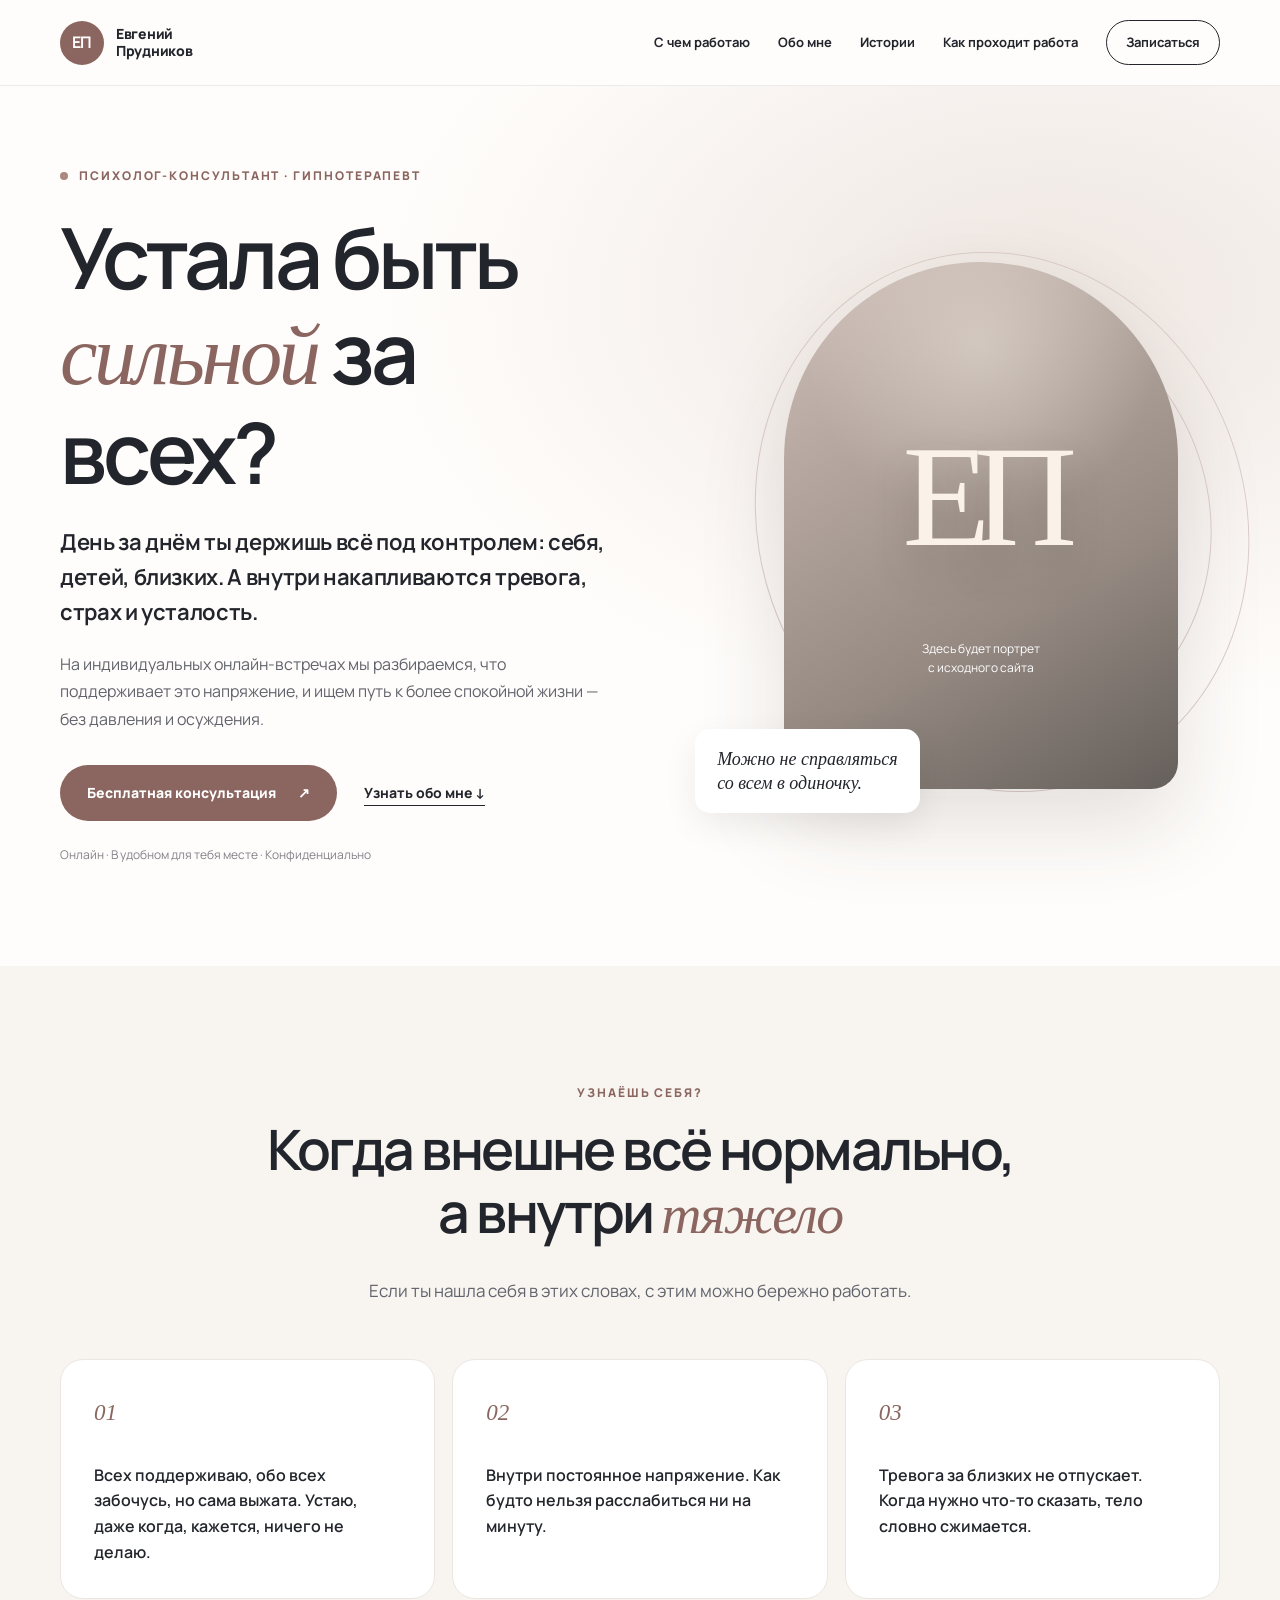
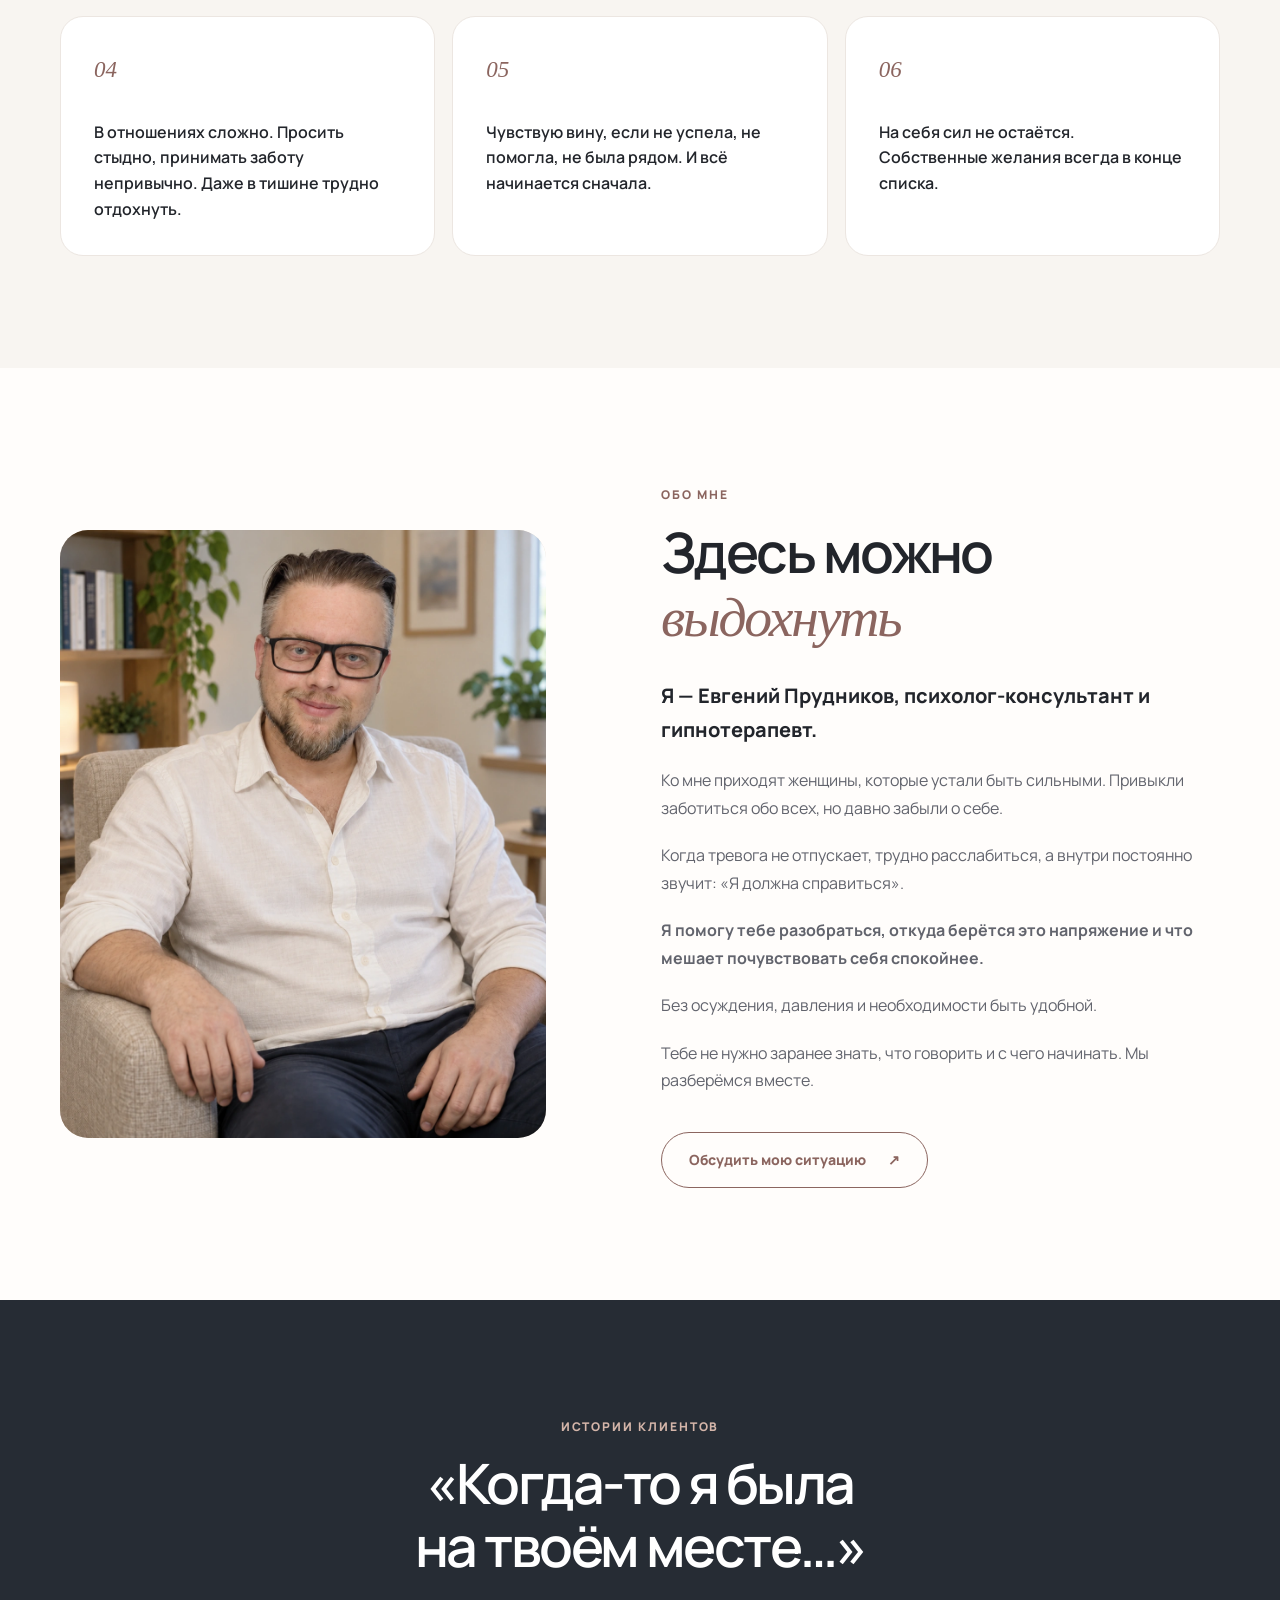
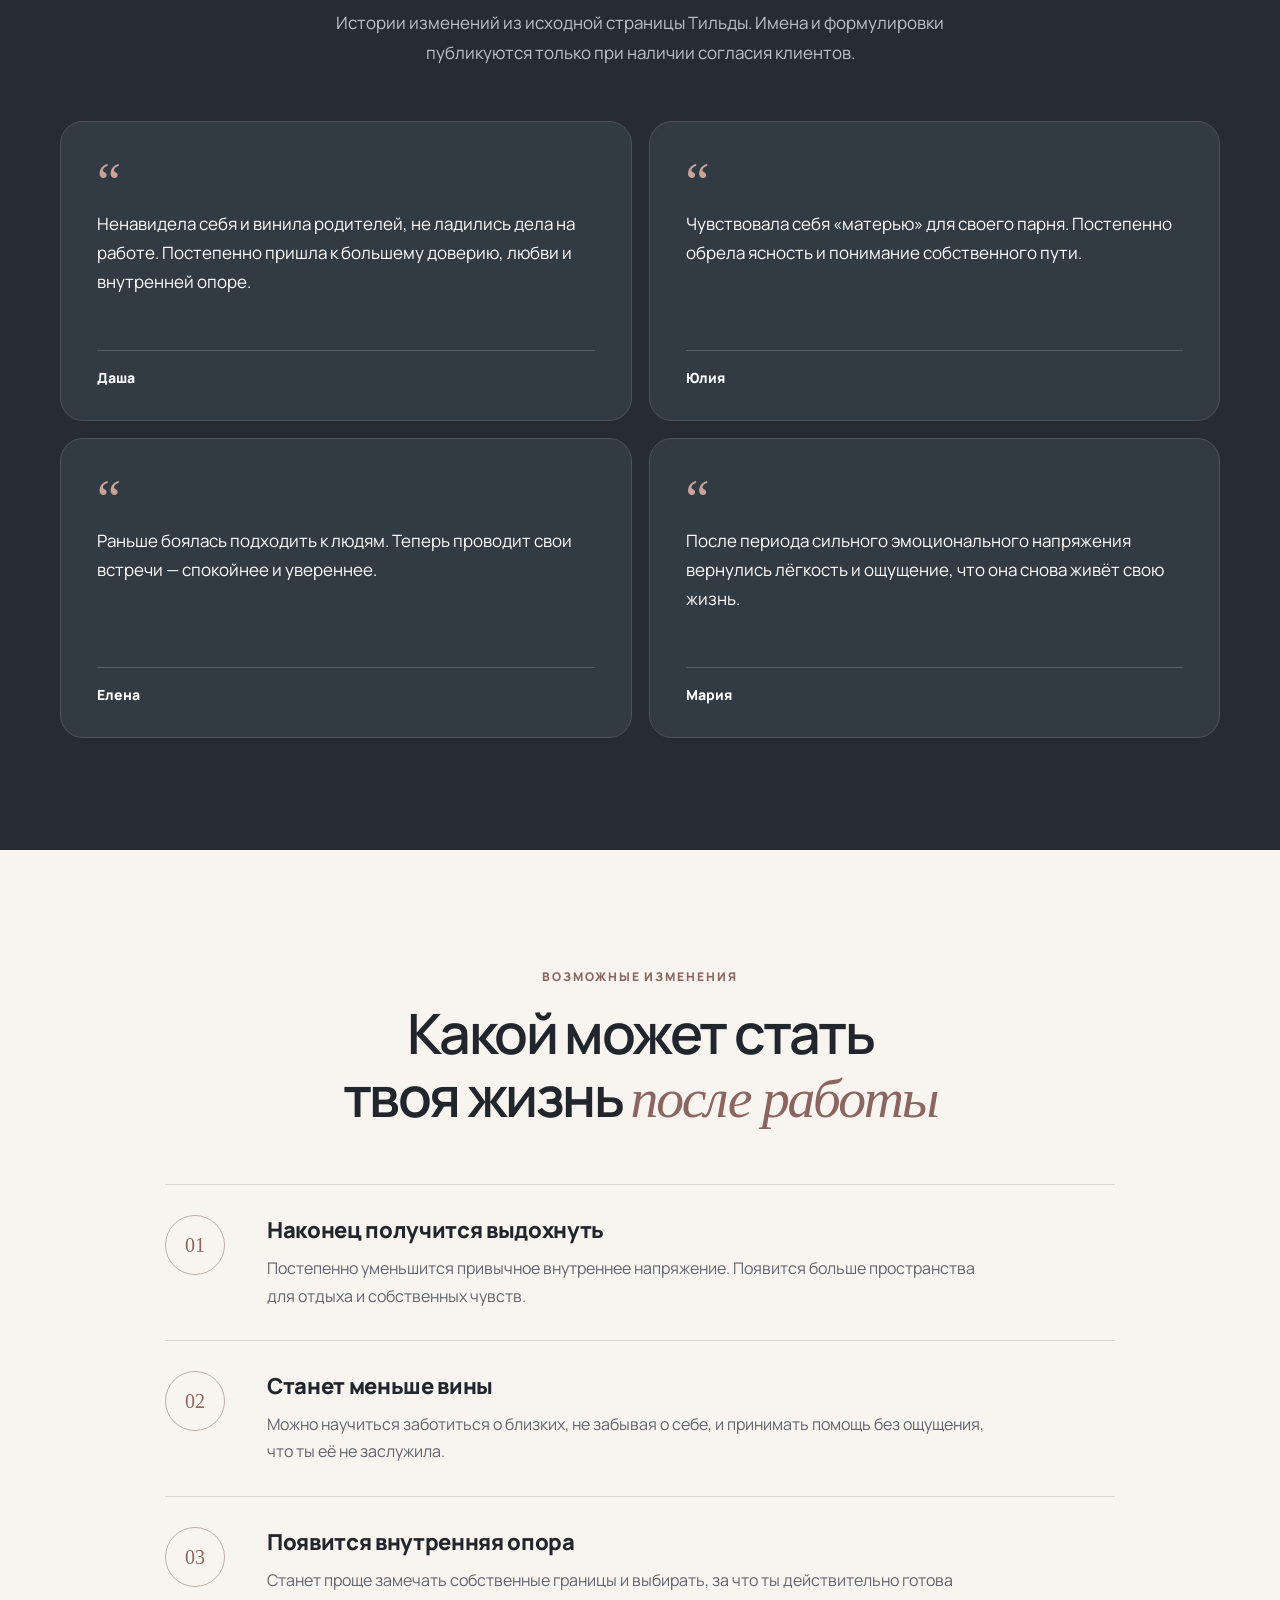
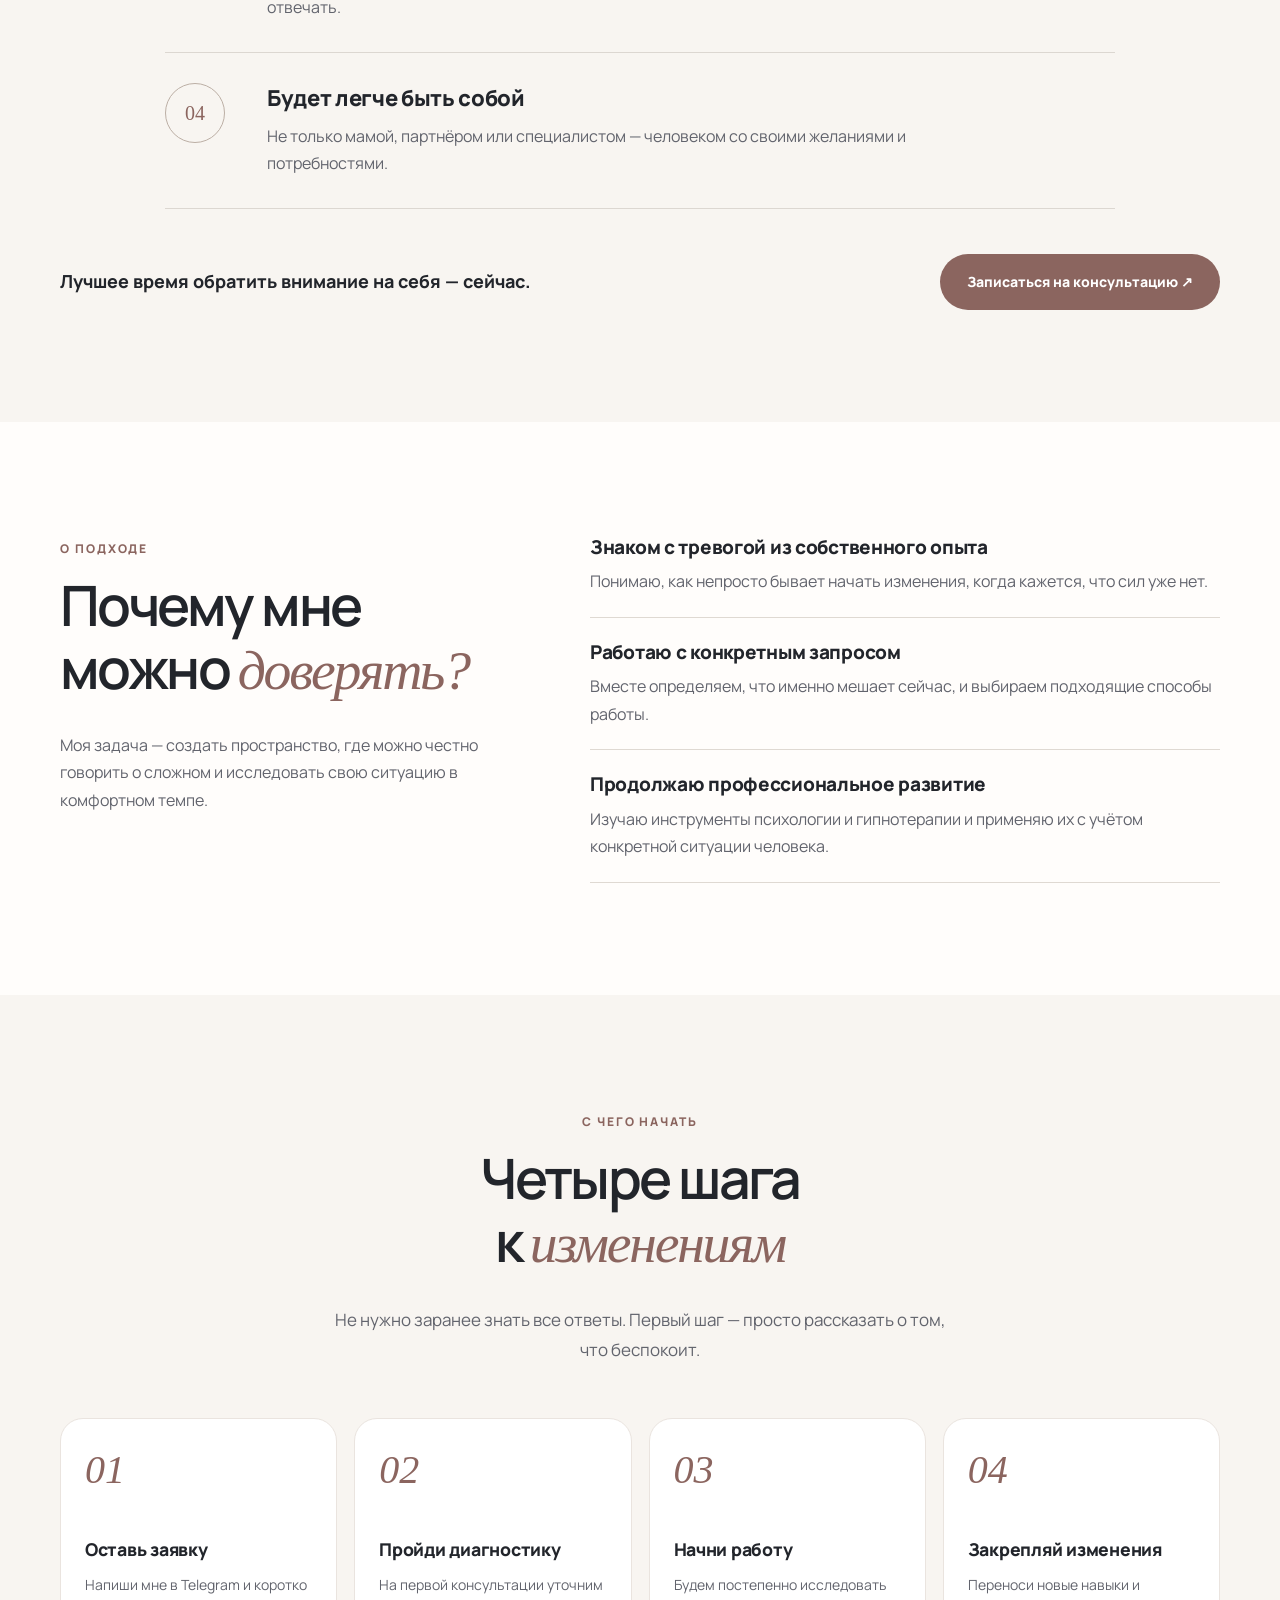
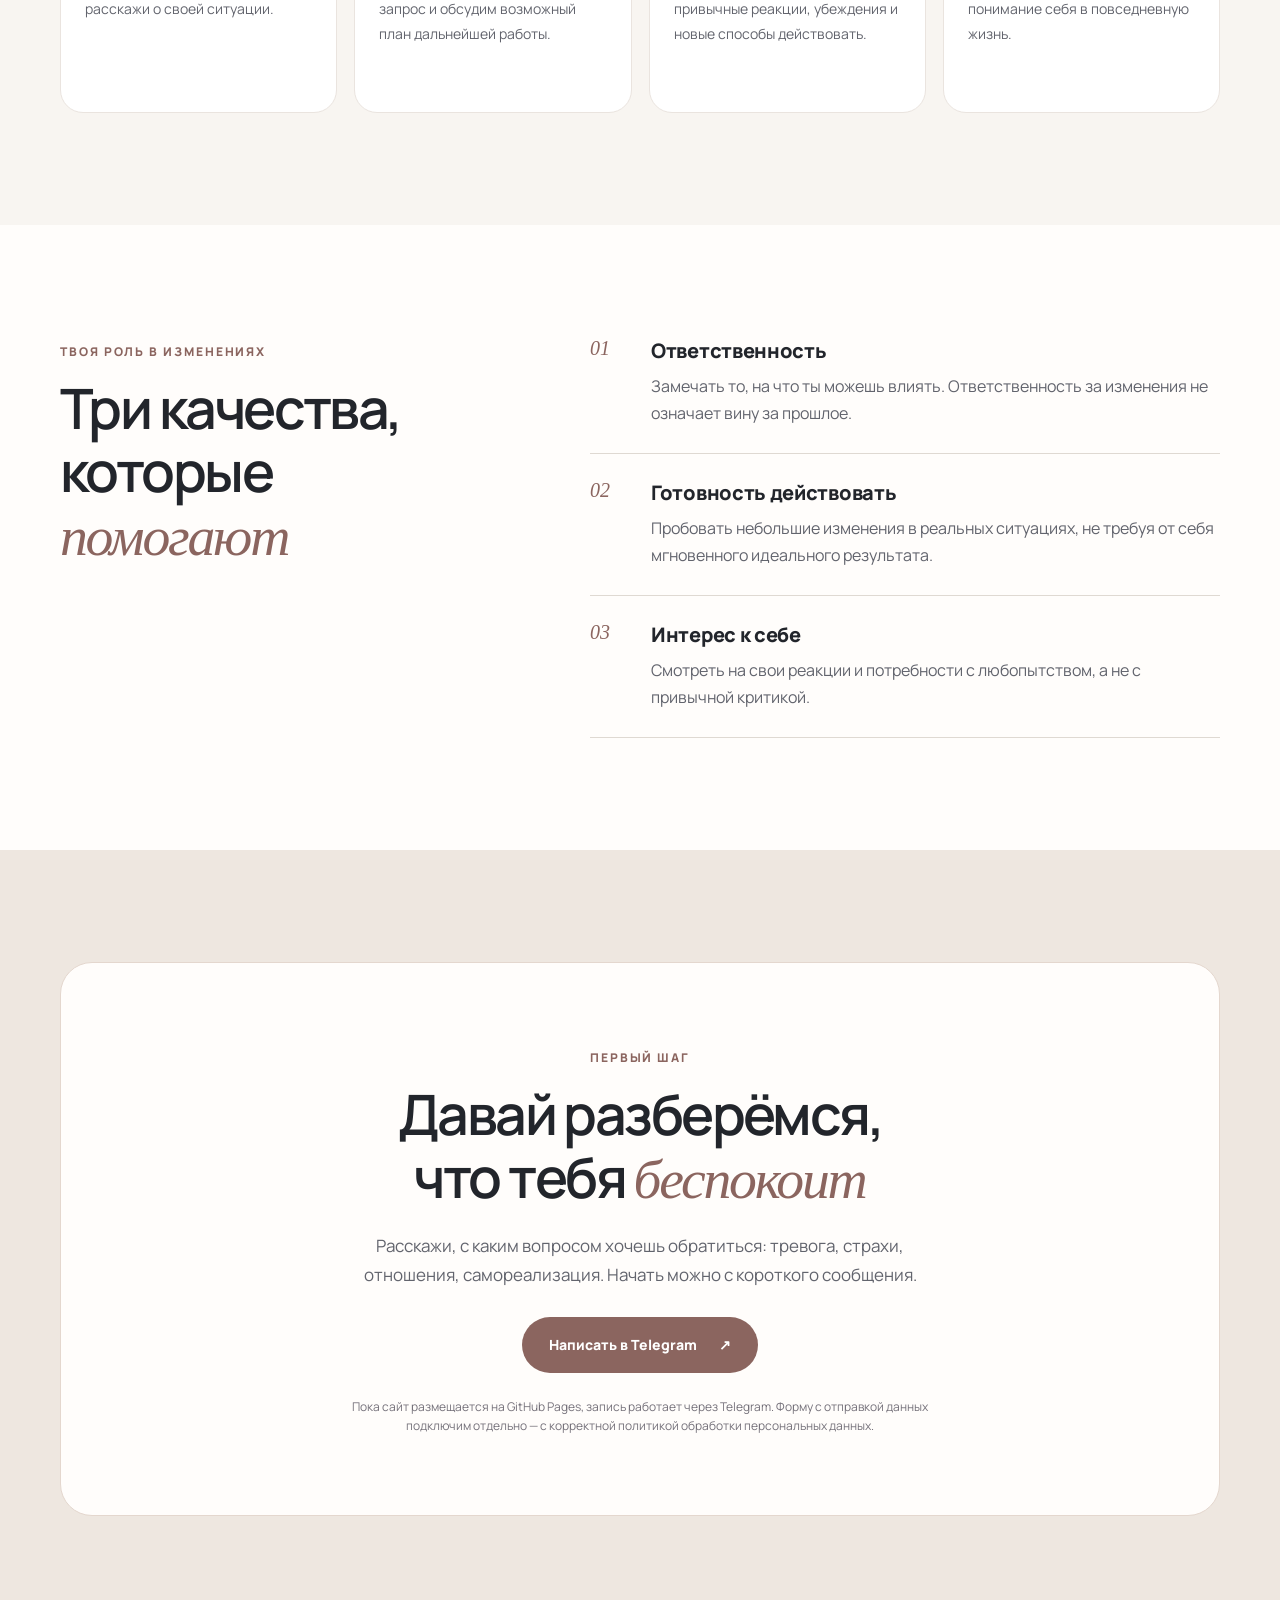
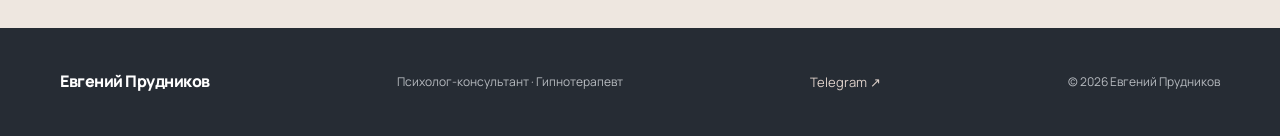
==== index.html @ ea03c598 "Заменить пережатый портрет на качественное изображение 1122×1402" ====
<!doctype html>
<html lang="ru">
<head>
  <meta charset="utf-8">
  <meta name="viewport" content="width=device-width, initial-scale=1">
  <meta name="theme-color" content="#f8f5f1">
  <meta name="description" content="Евгений Прудников — психолог-консультант и гипнотерапевт. Индивидуальные онлайн-консультации по вопросам тревоги, отношений и уверенности в себе.">
  <meta property="og:title" content="Евгений Прудников — психолог-консультант и гипнотерапевт">
  <meta property="og:description" content="Бережная индивидуальная работа с тревогой, внутренним напряжением и повторяющимися сценариями.">
  <meta property="og:type" content="website">
  <title>Евгений Прудников — психолог-консультант и гипнотерапевт</title>
  <link rel="preconnect" href="https://fonts.googleapis.com">
  <link rel="preconnect" href="https://fonts.gstatic.com" crossorigin>
  <link href="https://fonts.googleapis.com/css2?family=Manrope:wght@400;500;600;700;800&display=swap" rel="stylesheet">
  <link rel="stylesheet" href="./style.css">
</head>
<body>
  <a class="skip-link" href="#main">Перейти к содержимому</a>
  <header class="site-header" id="top">
    <div class="container header-inner">
      <a href="#top" class="logo" aria-label="Евгений Прудников — главная">
        <span class="logo-sign">ЕП</span><span class="logo-name">Евгений<br>Прудников</span>
      </a>
      <button class="menu-toggle" type="button" aria-expanded="false" aria-controls="main-nav" aria-label="Открыть меню"><span></span><span></span><span></span></button>
      <nav class="nav" id="main-nav" aria-label="Основная навигация">
        <a href="#situations">С чем работаю</a>
        <a href="#about">Обо мне</a>
        <a href="#stories">Истории</a>
        <a href="#process">Как проходит работа</a>
        <a class="nav-cta" href="#contact">Записаться</a>
      </nav>
    </div>
  </header>
  <main id="main">
    <section class="hero section">
      <div class="container hero-grid">
        <div class="hero-copy">
          <div class="eyebrow"><span class="eyebrow-dot"></span> Психолог-консультант · Гипнотерапевт</div>
          <h1>Устала быть <em>сильной</em> за всех?</h1>
          <p class="hero-lead">День за днём ты держишь всё под контролем: себя, детей, близких. А внутри накапливаются тревога, страх и усталость.</p>
          <p>На индивидуальных онлайн-встречах мы разбираемся, что поддерживает это напряжение, и ищем путь к более спокойной жизни — без давления и осуждения.</p>
          <div class="hero-actions">
            <a class="button button-primary" href="https://t.me/Evgeniy_Prudnikov" target="_blank" rel="noopener noreferrer">Бесплатная консультация <span aria-hidden="true">↗</span></a>
            <a class="text-link" href="#about">Узнать обо мне <span aria-hidden="true">↓</span></a>
          </div>
          <p class="micro">Онлайн · В удобном для тебя месте · Конфиденциально</p>
        </div>
        <div class="hero-art" role="img" aria-label="Место для фотографии Евгения Прудникова">
          <div class="art-orbit art-orbit-one"></div><div class="art-orbit art-orbit-two"></div>
          <div class="art-surface"><span class="art-initials">ЕП</span><span class="art-label">Здесь будет портрет<br>с исходного сайта</span></div>
          <span class="hero-note">Можно не справляться<br>со всем в одиночку.</span>
        </div>
      </div>
    </section>

    <section class="section section-cream" id="situations">
      <div class="container">
        <div class="section-head">
          <span class="kicker">Узнаёшь себя?</span>
          <h2>Когда внешне всё нормально,<br>а внутри <em>тяжело</em></h2>
          <p>Если ты нашла себя в этих словах, с этим можно бережно работать.</p>
        </div>
        <div class="pain-grid">
          <article class="pain-card"><span class="card-index">01</span><p>Всех поддерживаю, обо всех забочусь, но сама выжата. Устаю, даже когда, кажется, ничего не делаю.</p></article>
          <article class="pain-card"><span class="card-index">02</span><p>Внутри постоянное напряжение. Как будто нельзя расслабиться ни на минуту.</p></article>
          <article class="pain-card"><span class="card-index">03</span><p>Тревога за близких не отпускает. Когда нужно что-то сказать, тело словно сжимается.</p></article>
          <article class="pain-card"><span class="card-index">04</span><p>В отношениях сложно. Просить стыдно, принимать заботу непривычно. Даже в тишине трудно отдохнуть.</p></article>
          <article class="pain-card"><span class="card-index">05</span><p>Чувствую вину, если не успела, не помогла, не была рядом. И всё начинается сначала.</p></article>
          <article class="pain-card"><span class="card-index">06</span><p>На себя сил не остаётся. Собственные желания всегда в конце списка.</p></article>
        </div>
      </div>
    </section>

    <section class="section" id="about">
      <div class="container about-grid">
        <figure class="portrait-placeholder">
          <img class="portrait-photo" src="./images/about-photo-hq.webp" alt="Евгений Прудников — психолог-консультант и гипнотерапевт" width="320" height="400" loading="lazy" decoding="async">
        </figure>
        <div class="about-copy">
          <span class="kicker">Обо мне</span>
          <h2>Здесь можно<br><em>выдохнуть</em></h2>
          <p class="large">Я — Евгений Прудников, психолог-консультант и гипнотерапевт.</p>
          <p>Ко мне приходят женщины, которые устали быть сильными. Привыкли заботиться обо всех, но давно забыли о себе.</p>
          <p>Когда тревога не отпускает, трудно расслабиться, а внутри постоянно звучит: «Я должна справиться».</p>
          <p><strong>Я помогу тебе разобраться, откуда берётся это напряжение и что мешает почувствовать себя спокойнее.</strong></p>
          <p>Без осуждения, давления и необходимости быть удобной.</p>
          <p>Тебе не нужно заранее знать, что говорить и с чего начинать. Мы разберёмся вместе.</p>
          <a class="button button-outline" href="https://t.me/Evgeniy_Prudnikov" target="_blank" rel="noopener noreferrer">Обсудить мою ситуацию <span aria-hidden="true">↗</span></a>
        </div>
      </div>
    </section>

    <section class="section section-dark" id="stories">
      <div class="container">
        <div class="section-head head-light">
          <span class="kicker">Истории клиентов</span>
          <h2>«Когда-то я была<br>на твоём месте…»</h2>
          <p>Истории изменений из исходной страницы Тильды. Имена и формулировки публикуются только при наличии согласия клиентов.</p>
        </div>
        <div class="story-grid">
          <blockquote class="story"><span class="quote-mark">“</span><p>Ненавидела себя и винила родителей, не ладились дела на работе. Постепенно пришла к большему доверию, любви и внутренней опоре.</p><footer>Даша</footer></blockquote>
          <blockquote class="story"><span class="quote-mark">“</span><p>Чувствовала себя «матерью» для своего парня. Постепенно обрела ясность и понимание собственного пути.</p><footer>Юлия</footer></blockquote>
          <blockquote class="story"><span class="quote-mark">“</span><p>Раньше боялась подходить к людям. Теперь проводит свои встречи — спокойнее и увереннее.</p><footer>Елена</footer></blockquote>
          <blockquote class="story"><span class="quote-mark">“</span><p>После периода сильного эмоционального напряжения вернулись лёгкость и ощущение, что она снова живёт свою жизнь.</p><footer>Мария</footer></blockquote>
        </div>
      </div>
    </section>

    <section class="section section-cream" id="changes">
      <div class="container">
        <div class="section-head"><span class="kicker">Возможные изменения</span><h2>Какой может стать<br>твоя жизнь <em>после работы</em></h2></div>
        <div class="change-list">
          <article><div class="change-icon">01</div><div><h3>Наконец получится выдохнуть</h3><p>Постепенно уменьшится привычное внутреннее напряжение. Появится больше пространства для отдыха и собственных чувств.</p></div></article>
          <article><div class="change-icon">02</div><div><h3>Станет меньше вины</h3><p>Можно научиться заботиться о близких, не забывая о себе, и принимать помощь без ощущения, что ты её не заслужила.</p></div></article>
          <article><div class="change-icon">03</div><div><h3>Появится внутренняя опора</h3><p>Станет проще замечать собственные границы и выбирать, за что ты действительно готова отвечать.</p></div></article>
          <article><div class="change-icon">04</div><div><h3>Будет легче быть собой</h3><p>Не только мамой, партнёром или специалистом — человеком со своими желаниями и потребностями.</p></div></article>
        </div>
        <div class="inline-cta"><p>Лучшее время обратить внимание на себя — сейчас.</p><a class="button button-primary" href="https://t.me/Evgeniy_Prudnikov" target="_blank" rel="noopener noreferrer">Записаться на консультацию ↗</a></div>
      </div>
    </section>

    <section class="section" id="trust">
      <div class="container trust-grid">
        <div><span class="kicker">О подходе</span><h2>Почему мне<br>можно <em>доверять?</em></h2><p>Моя задача — создать пространство, где можно честно говорить о сложном и исследовать свою ситуацию в комфортном темпе.</p></div>
        <div class="trust-items">
          <article><h3>Знаком с тревогой из собственного опыта</h3><p>Понимаю, как непросто бывает начать изменения, когда кажется, что сил уже нет.</p></article>
          <article><h3>Работаю с конкретным запросом</h3><p>Вместе определяем, что именно мешает сейчас, и выбираем подходящие способы работы.</p></article>
          <article><h3>Продолжаю профессиональное развитие</h3><p>Изучаю инструменты психологии и гипнотерапии и применяю их с учётом конкретной ситуации человека.</p></article>
        </div>
      </div>
    </section>

    <section class="section section-cream" id="process">
      <div class="container">
        <div class="section-head"><span class="kicker">С чего начать</span><h2>Четыре шага<br>к <em>изменениям</em></h2><p>Не нужно заранее знать все ответы. Первый шаг — просто рассказать о том, что беспокоит.</p></div>
        <div class="steps-grid">
          <article class="step-card"><span>01</span><h3>Оставь заявку</h3><p>Напиши мне в Telegram и коротко расскажи о своей ситуации.</p></article>
          <article class="step-card"><span>02</span><h3>Пройди диагностику</h3><p>На первой консультации уточним запрос и обсудим возможный план дальнейшей работы.</p></article>
          <article class="step-card"><span>03</span><h3>Начни работу</h3><p>Будем постепенно исследовать привычные реакции, убеждения и новые способы действовать.</p></article>
          <article class="step-card"><span>04</span><h3>Закрепляй изменения</h3><p>Переноси новые навыки и понимание себя в повседневную жизнь.</p></article>
        </div>
      </div>
    </section>

    <section class="section" id="choice">
      <div class="container choice-grid">
        <div><span class="kicker">Твоя роль в изменениях</span><h2>Три качества,<br>которые <em>помогают</em></h2></div>
        <div class="choice-items">
          <article><span>01</span><div><h3>Ответственность</h3><p>Замечать то, на что ты можешь влиять. Ответственность за изменения не означает вину за прошлое.</p></div></article>
          <article><span>02</span><div><h3>Готовность действовать</h3><p>Пробовать небольшие изменения в реальных ситуациях, не требуя от себя мгновенного идеального результата.</p></div></article>
          <article><span>03</span><div><h3>Интерес к себе</h3><p>Смотреть на свои реакции и потребности с любопытством, а не с привычной критикой.</p></div></article>
        </div>
      </div>
    </section>

    <section class="section contact-section" id="contact">
      <div class="container contact-box">
        <span class="kicker">Первый шаг</span>
        <h2>Давай разберёмся,<br>что тебя <em>беспокоит</em></h2>
        <p>Расскажи, с каким вопросом хочешь обратиться: тревога, страхи, отношения, самореализация. Начать можно с короткого сообщения.</p>
        <a class="button button-primary" href="https://t.me/Evgeniy_Prudnikov" target="_blank" rel="noopener noreferrer">Написать в Telegram <span aria-hidden="true">↗</span></a>
        <p class="contact-note">Пока сайт размещается на GitHub Pages, запись работает через Telegram. Форму с отправкой данных подключим отдельно — с корректной политикой обработки персональных данных.</p>
      </div>
    </section>
  </main>
  <footer class="footer"><div class="container footer-inner"><a class="footer-brand" href="#top">Евгений Прудников</a><p>Психолог-консультант · Гипнотерапевт</p><a href="https://t.me/Evgeniy_Prudnikov" target="_blank" rel="noopener noreferrer">Telegram ↗</a><small>© <span id="year">2026</span> Евгений Прудников</small></div></footer>
  <script src="./script.js" defer></script>
</body>
</html>
---- style.css ----
:root{--bg:#f8f5f1;--paper:#fffdfb;--ink:#22252b;--muted:#62646d;--rose:#8b655f;--rose-dark:#684842;--line:#dfd9d2;--dark:#262c34;--radius:23px;--max:1160px}
*{box-sizing:border-box}html{scroll-behavior:smooth;scroll-padding-top:86px}body{margin:0;color:var(--ink);background:var(--paper);font-family:Manrope,Arial,sans-serif;font-size:16px;line-height:1.72;-webkit-font-smoothing:antialiased}h1,h2,h3,p{margin-top:0}h1,h2{font-weight:600;line-height:1.13;letter-spacing:-.046em}h1{font-size:clamp(3.3rem,6.6vw,6.5rem);margin:22px 0 26px}h2{font-size:clamp(2.3rem,4.35vw,4.7rem);margin:13px 0 30px}h3{font-size:1.1rem;line-height:1.4;font-weight:800;letter-spacing:-.015em}h1 em,h2 em{font-family:Georgia,'Times New Roman',serif;font-weight:400;color:var(--rose);letter-spacing:-.04em}p{margin-bottom:20px}a{color:inherit;text-decoration:none}a:focus-visible,button:focus-visible{outline:3px solid #b58a58;outline-offset:4px}button{font:inherit}.container{width:min(calc(100% - 64px),var(--max));margin-inline:auto}.section{padding:112px 0}.section-cream{background:var(--bg)}.section-dark{background:var(--dark);color:#fff}.skip-link{position:absolute;top:-120px;left:12px;padding:10px;background:#fff;z-index:1000}.skip-link:focus{top:12px}.site-header{position:sticky;top:0;z-index:100;background:rgba(255,253,251,.96);backdrop-filter:blur(16px);border-bottom:1px solid rgba(0,0,0,.07)}.header-inner{min-height:85px;display:flex;align-items:center;justify-content:space-between;gap:24px}.logo{display:flex;align-items:center;gap:12px;line-height:1.2}.logo-sign{display:grid;place-items:center;width:44px;height:44px;border-radius:50%;background:var(--rose);color:white;font-weight:700;letter-spacing:-.03em}.logo-name{font-size:14px;font-weight:800;letter-spacing:-.02em}.nav{display:flex;align-items:center;gap:28px}.nav a{font-size:13px;font-weight:700;transition:color .2s}.nav a:hover{color:var(--rose)}.nav .nav-cta{border:1px solid var(--ink);padding:10px 19px;border-radius:999px}.menu-toggle{display:none}.hero{padding-top:80px;padding-bottom:100px;background:radial-gradient(ellipse at 82% 24%,#eee6e1 0,transparent 45%),var(--paper);overflow:hidden}.hero-grid{display:grid;grid-template-columns:minmax(0,1.05fr) minmax(340px,.95fr);align-items:center;gap:55px}.hero-copy{max-width:655px}.eyebrow,.kicker{font-size:12px;font-weight:800;letter-spacing:.16em;text-transform:uppercase;color:var(--rose)}.eyebrow{display:flex;align-items:center;gap:11px}.eyebrow-dot{width:8px;height:8px;background:#aa897f;border-radius:50%}.hero-lead{font-size:clamp(18px,2vw,22px);font-weight:650;line-height:1.6;letter-spacing:-.016em}.hero-copy>p:not(.hero-lead):not(.micro){max-width:555px;color:var(--muted)}.hero-actions{display:flex;align-items:center;gap:27px;flex-wrap:wrap;margin:32px 0 24px}.button{display:inline-flex;align-items:center;justify-content:center;gap:22px;border-radius:100px;padding:17px 27px;min-height:56px;font-size:14px;font-weight:800;line-height:1.3;transition:transform .2s,background .2s,border-color .2s}.button:hover{transform:translateY(-2px)}.button-primary{background:var(--rose);color:white}.button-primary:hover{background:var(--rose-dark)}.button-outline{border:1px solid var(--rose);color:var(--rose)}.button-outline:hover{background:#f3ece9}.text-link{border-bottom:1px solid var(--ink);font-weight:750;font-size:14px}.micro{font-size:12px;color:#85818a;margin:0}.hero-art{height:min(620px,51vw);min-height:480px;position:relative;isolation:isolate}.art-orbit{position:absolute;border:1px solid #dccdca;border-radius:50%;transform:rotate(-19deg)}.art-orbit-one{inset:7% -5% 5% 12%}.art-orbit-two{inset:15% 2% 13% 19%}.art-surface{position:absolute;inset:9% 8% 6% 17%;border-radius:260px 260px 35px 35px;background:linear-gradient(150deg,#cfc0b8 0%,#958982 65%,#655f5b 100%);box-shadow:0 35px 85px rgba(69,54,45,.15);display:flex;flex-direction:column;align-items:center;justify-content:center;gap:18px;overflow:hidden}.art-surface:before{content:'';position:absolute;width:92%;aspect-ratio:1;border-radius:50%;background:radial-gradient(circle,#ede4de,transparent 69%);transform:translateY(-50%);opacity:.5}.art-initials{position:relative;font-family:Georgia,serif;font-size:9rem;letter-spacing:-.12em;color:#faf1e9;text-shadow:0 20px 40px #4c413a40}.art-label{position:relative;font-size:12px;color:#fff;text-align:center;line-height:1.6}.hero-note{position:absolute;bottom:2%;left:0;background:#fff;padding:18px 22px;border-radius:15px;font-family:Georgia,serif;font-style:italic;font-size:18px;line-height:1.35;box-shadow:0 12px 35px #00000012}.section-head{max-width:780px;margin:0 auto 54px;text-align:center}.section-head p{color:var(--muted);font-size:17px;max-width:620px;margin-inline:auto}.pain-grid{display:grid;grid-template-columns:repeat(3,minmax(0,1fr));gap:17px}.pain-card{padding:33px;min-height:224px;background:white;border:1px solid #ece6e1;border-radius:var(--radius);transition:transform .2s,box-shadow .2s}.pain-card:hover{transform:translateY(-5px);box-shadow:0 13px 32px #49372b11}.pain-card p{font-size:16px;font-weight:600;line-height:1.6;margin:30px 0 0}.card-index{font-family:Georgia,serif;font-style:italic;font-size:23px;color:var(--rose)}.about-grid{display:grid;grid-template-columns:.93fr 1.07fr;gap:clamp(50px,9vw,130px);align-items:center}.portrait-placeholder{min-height:600px;position:relative;display:grid;place-items:center;overflow:hidden;background:radial-gradient(circle at 30% 25%,#f5e8e0 3%,transparent 40%),linear-gradient(135deg,#c9b4ad,#797475);border-radius:260px 260px 20px 20px}.portrait-placeholder:before{content:'';position:absolute;border:1px solid #f9f4f19c;border-radius:50%;width:390px;height:390px}.portrait-monogram{position:relative;font-family:Georgia,serif;color:#f8f1ec;font-size:8rem}.portrait-caption{position:absolute;bottom:30px;color:#fff;font-size:12px}.about-copy .large{font-size:20px;font-weight:750;color:var(--ink)}.about-copy p{color:var(--muted)}.about-copy .button{margin-top:17px}.head-light .kicker{color:#d4b5a9}.head-light h2{color:white}.head-light p{color:#bcc2cb}.story-grid{display:grid;grid-template-columns:repeat(2,minmax(0,1fr));gap:17px}.story{margin:0;background:#323a43;padding:34px 36px 30px;border:1px solid #4e535b;border-radius:var(--radius);min-height:260px}.story p{font-size:17px;line-height:1.7;min-height:120px}.story footer{border-top:1px solid #545b63;padding-top:15px;font-weight:800;font-size:14px}.quote-mark{font-family:Georgia,serif;font-size:54px;line-height:1;color:#c8a397}.change-list{max-width:950px;margin-inline:auto}.change-list article{display:grid;grid-template-columns:78px 1fr;gap:24px;padding:30px 0;border-bottom:1px solid #dcd7d1}.change-list article:first-child{border-top:1px solid #dcd7d1}.change-icon{width:60px;height:60px;border:1px solid #bcafa5;display:grid;place-items:center;border-radius:100%;font-family:Georgia,serif;color:var(--rose);font-size:20px}.change-list h3{font-size:22px;margin:0 0 9px}.change-list p{color:var(--muted);margin:0;max-width:730px}.inline-cta{display:flex;align-items:center;justify-content:space-between;gap:20px;margin-top:45px}.inline-cta p{margin:0;font-size:18px;font-weight:750}.trust-grid{display:grid;grid-template-columns:.8fr 1.2fr;gap:110px}.trust-grid>div:first-child p{color:var(--muted)}.trust-items article{padding:21px 0;border-bottom:1px solid var(--line)}.trust-items article:first-child{padding-top:0}.trust-items h3{margin-bottom:8px;font-size:19px}.trust-items p{color:var(--muted);margin:0}.steps-grid{display:grid;grid-template-columns:repeat(4,minmax(0,1fr));gap:17px}.step-card{padding:27px 24px 30px;background:white;border-radius:var(--radius);border:1px solid #eae4df;min-height:295px}.step-card>span{display:block;font:italic 40px Georgia,serif;color:var(--rose);margin-bottom:44px}.step-card h3{margin-bottom:12px}.step-card p{font-size:14px;color:var(--muted);margin:0}.choice-grid{display:grid;grid-template-columns:.8fr 1.2fr;gap:110px}.choice-items article{display:grid;grid-template-columns:44px 1fr;gap:17px;padding:25px 0;border-bottom:1px solid var(--line)}.choice-items article:first-child{padding-top:0}.choice-items article span{font:italic 20px Georgia,serif;color:var(--rose)}.choice-items h3{font-size:20px;margin-bottom:8px}.choice-items p{color:var(--muted);margin:0}.contact-section{background:#eee7e0}.contact-box{padding:80px 50px;background:var(--paper);border:1px solid #e4d7ce;border-radius:32px;text-align:center}.contact-box h2{margin-bottom:20px}.contact-box>p{max-width:610px;margin:0 auto 27px;color:var(--muted);font-size:17px}.contact-box .contact-note{margin:24px auto 0;max-width:610px;font-size:12px;line-height:1.6;color:#75717a}.footer{background:var(--dark);color:white;padding:40px 0}.footer-inner{display:flex;align-items:center;justify-content:space-between;gap:22px;flex-wrap:wrap}.footer-inner p,.footer-inner small{margin:0;font-size:12px;color:#b7bbc0}.footer-inner a:not(.footer-brand){color:#ded1ca;font-size:13px}.footer-brand{font-weight:800;letter-spacing:-.03em}
@media(max-width:1100px){.nav{gap:17px}.nav a{font-size:12px}.hero-grid{gap:24px}.hero-art{min-height:420px}.trust-grid,.choice-grid{gap:65px}.steps-grid{grid-template-columns:repeat(2,1fr)}.step-card{min-height:220px}.step-card>span{margin-bottom:23px}}
@media(max-width:800px){.section{padding:78px 0}.container{width:min(calc(100% - 38px),var(--max))}.header-inner{min-height:75px}.menu-toggle{width:42px;height:40px;display:flex;flex-direction:column;align-items:center;justify-content:center;gap:6px;border:0;background:transparent;cursor:pointer;z-index:3}.menu-toggle span{display:block;width:23px;height:2px;background:var(--ink);border-radius:2px}.nav{position:absolute;top:75px;left:0;right:0;display:none;flex-direction:column;align-items:stretch;gap:0;background:var(--paper);border-bottom:1px solid var(--line);box-shadow:0 14px 25px #0000000d;padding:12px 19px 21px}.nav.open{display:flex}.nav a{font-size:15px;padding:10px 12px}.nav .nav-cta{border-radius:8px;margin-top:8px;text-align:center}.hero{padding-top:60px}.hero-grid{grid-template-columns:1fr}.hero-art{height:440px;min-height:0;width:min(100%,520px);margin:5px auto 0}.hero-copy{max-width:650px}.pain-grid{grid-template-columns:repeat(2,minmax(0,1fr))}.about-grid{grid-template-columns:1fr;gap:45px}.portrait-placeholder{min-height:460px;max-width:460px;width:100%;margin-inline:auto}.story-grid{gap:13px}.story{padding:29px}.trust-grid,.choice-grid{grid-template-columns:1fr;gap:25px}.trust-grid h2,.choice-grid h2{margin-bottom:16px}.contact-box{padding:55px 25px}.footer-inner{justify-content:flex-start}}
@media(max-width:540px){body{font-size:15px}.container{width:calc(100% - 32px)}.section{padding:65px 0}.header-inner{min-height:68px}.nav{top:68px}.hero{padding-top:49px}.hero h1{font-size:clamp(3.1rem,12vw,4.5rem);line-height:1.07}.hero-lead{font-size:18px}.hero-actions{gap:20px}.hero-actions .button{width:100%}.hero-art{height:360px}.art-surface{inset:8% 11% 4% 15%}.art-initials{font-size:6rem}.hero-note{padding:13px 17px;font-size:15px}.section-head{text-align:left;margin-bottom:35px}.section-head p{font-size:15px}.section-head h2{font-size:clamp(2.1rem,9vw,3rem)}.pain-grid,.story-grid,.steps-grid{grid-template-columns:1fr}.pain-card{min-height:auto;padding:25px}.pain-card p{margin-top:18px}.portrait-placeholder{min-height:420px}.story{min-height:auto}.story p{min-height:0}.change-list article{grid-template-columns:50px 1fr;gap:14px;padding:22px 0}.change-icon{width:44px;height:44px;font-size:17px}.change-list h3{font-size:18px}.inline-cta{align-items:stretch;flex-direction:column}.inline-cta .button{width:100%}.step-card{min-height:auto}.step-card>span{margin-bottom:25px}.choice-items article{grid-template-columns:28px 1fr}.contact-box{padding:48px 19px;border-radius:20px}.contact-box .button{width:100%}.footer-inner{flex-direction:column;align-items:flex-start;gap:11px}}
@media(prefers-reduced-motion:reduce){html{scroll-behavior:auto}*,*:before,*:after{transition:none!important;animation:none!important}}
/* Портрет в разделе «Обо мне» */
.portrait-placeholder{min-height:0;aspect-ratio:4/5;display:block;margin:0;overflow:hidden;border-radius:28px;background:#e8ddd1}
.portrait-placeholder::before{display:none}
.portrait-photo{display:block;width:100%;height:100%;aspect-ratio:4/5;object-fit:cover;object-position:center 35%}
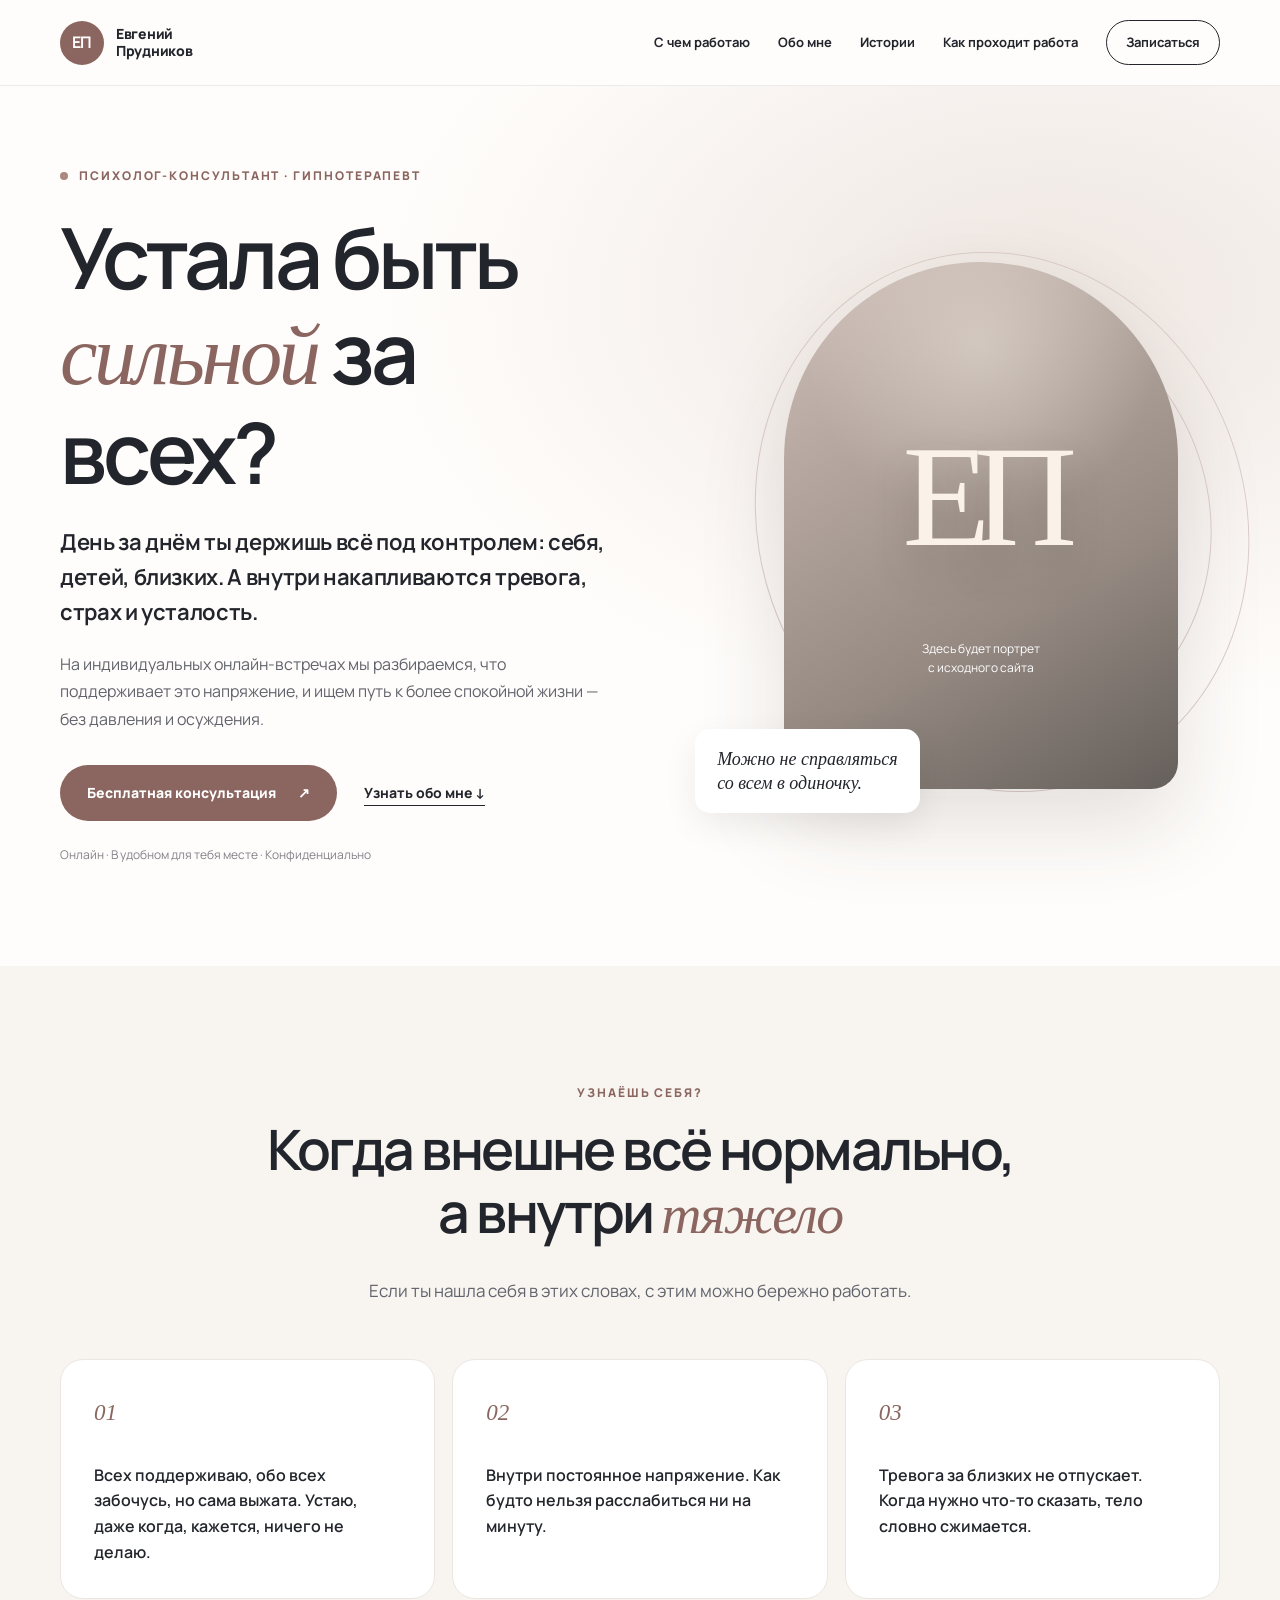
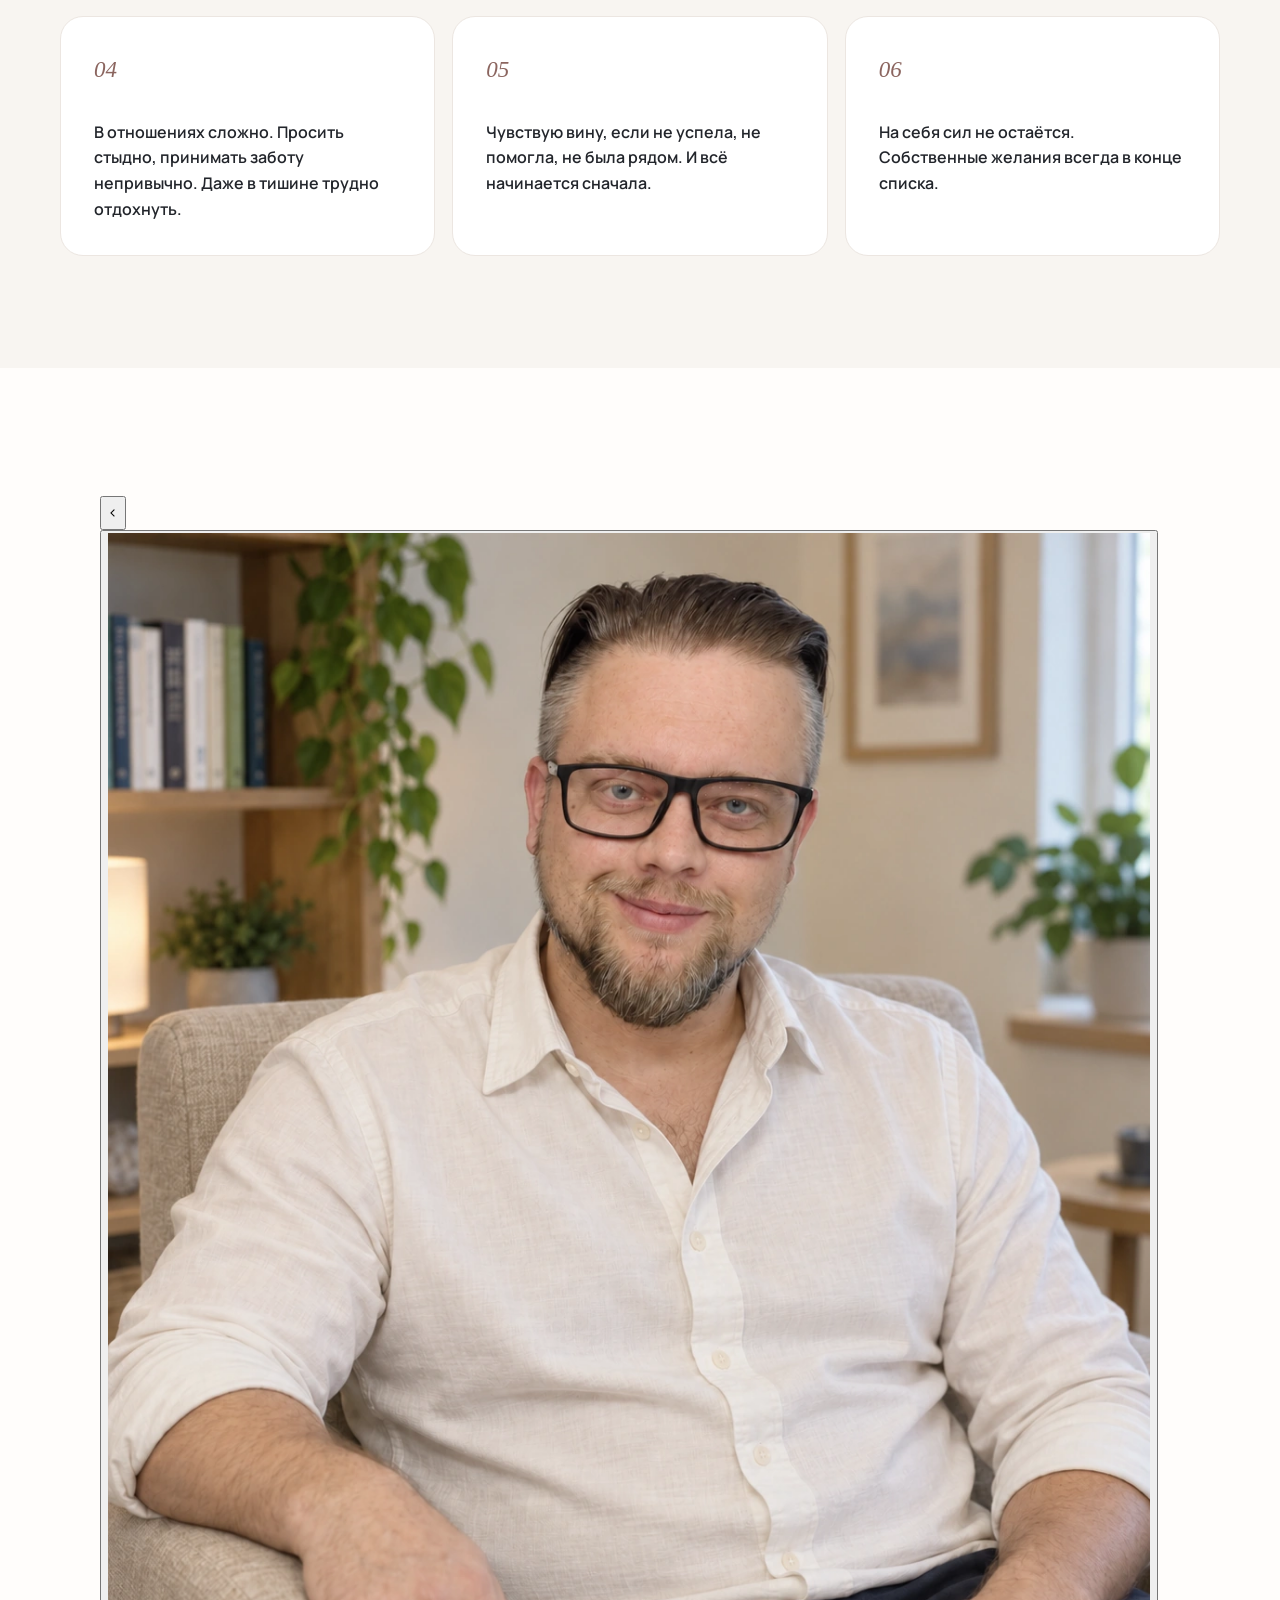
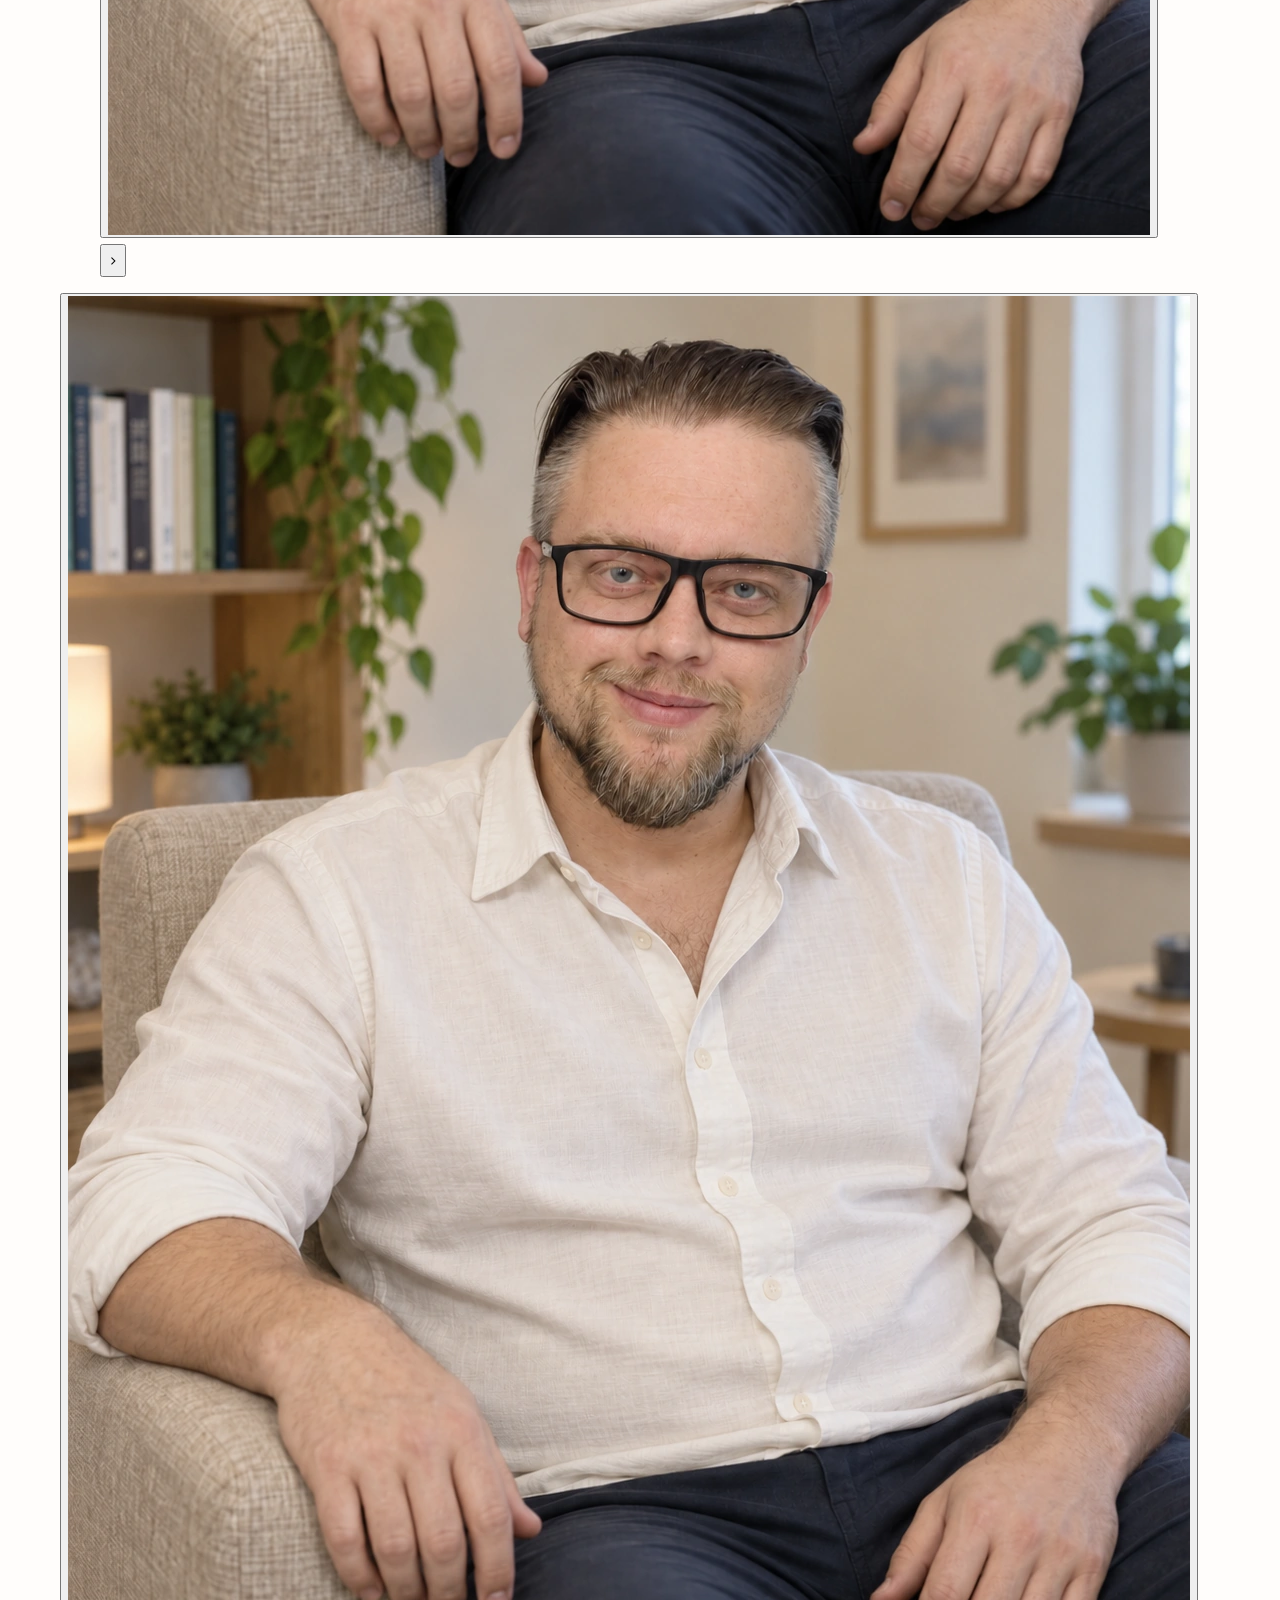
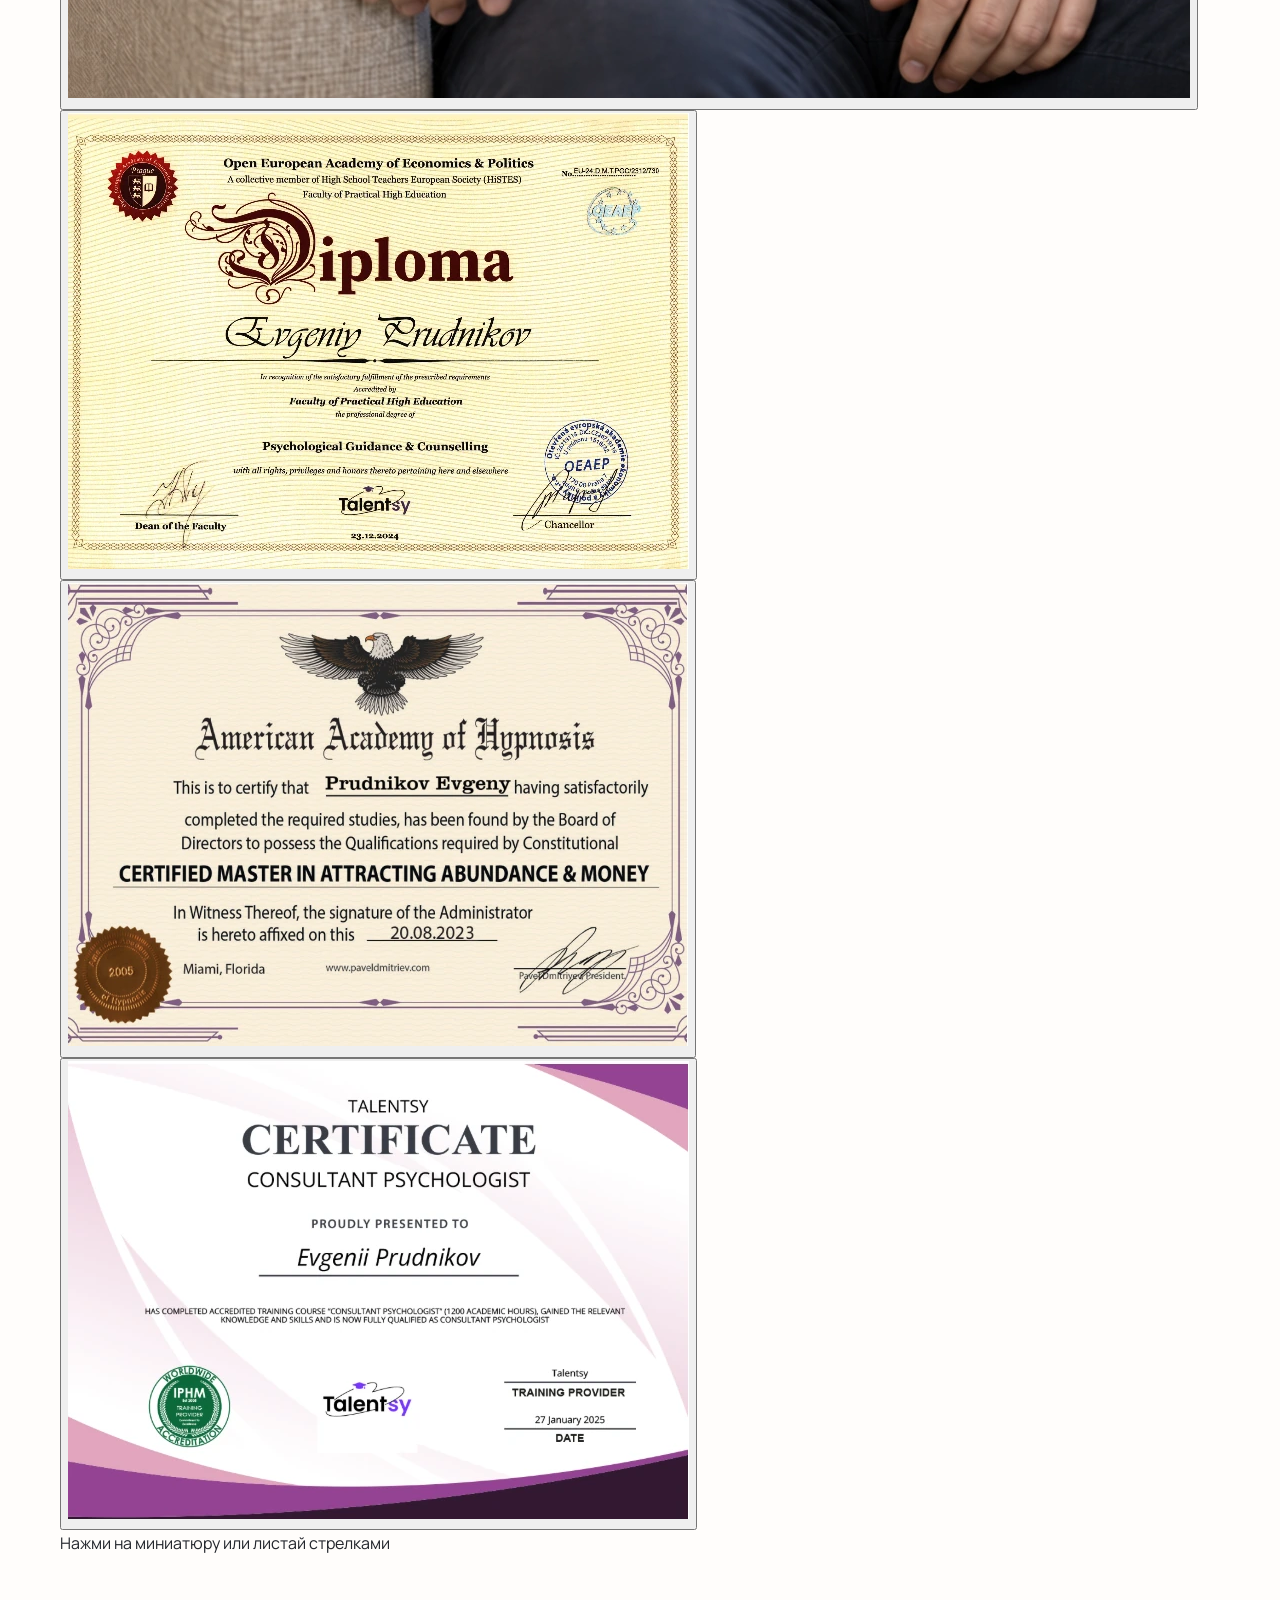
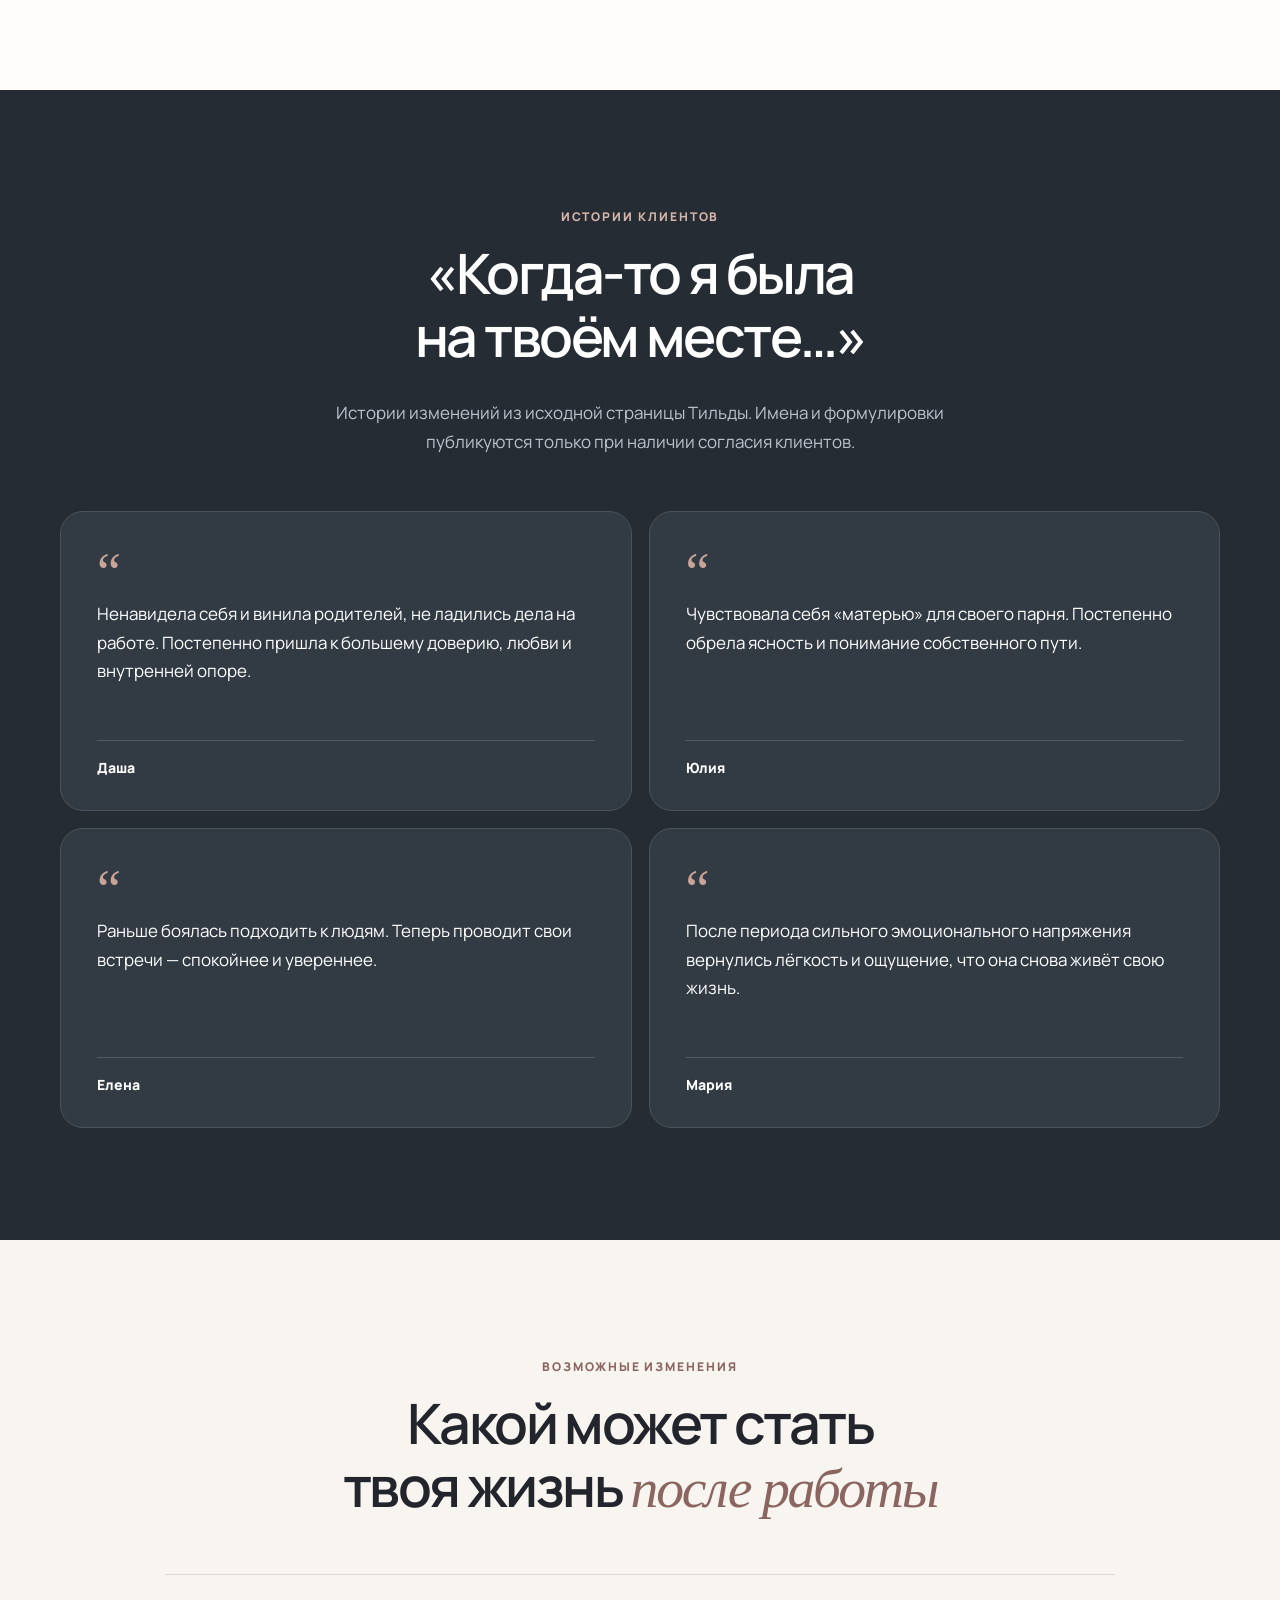
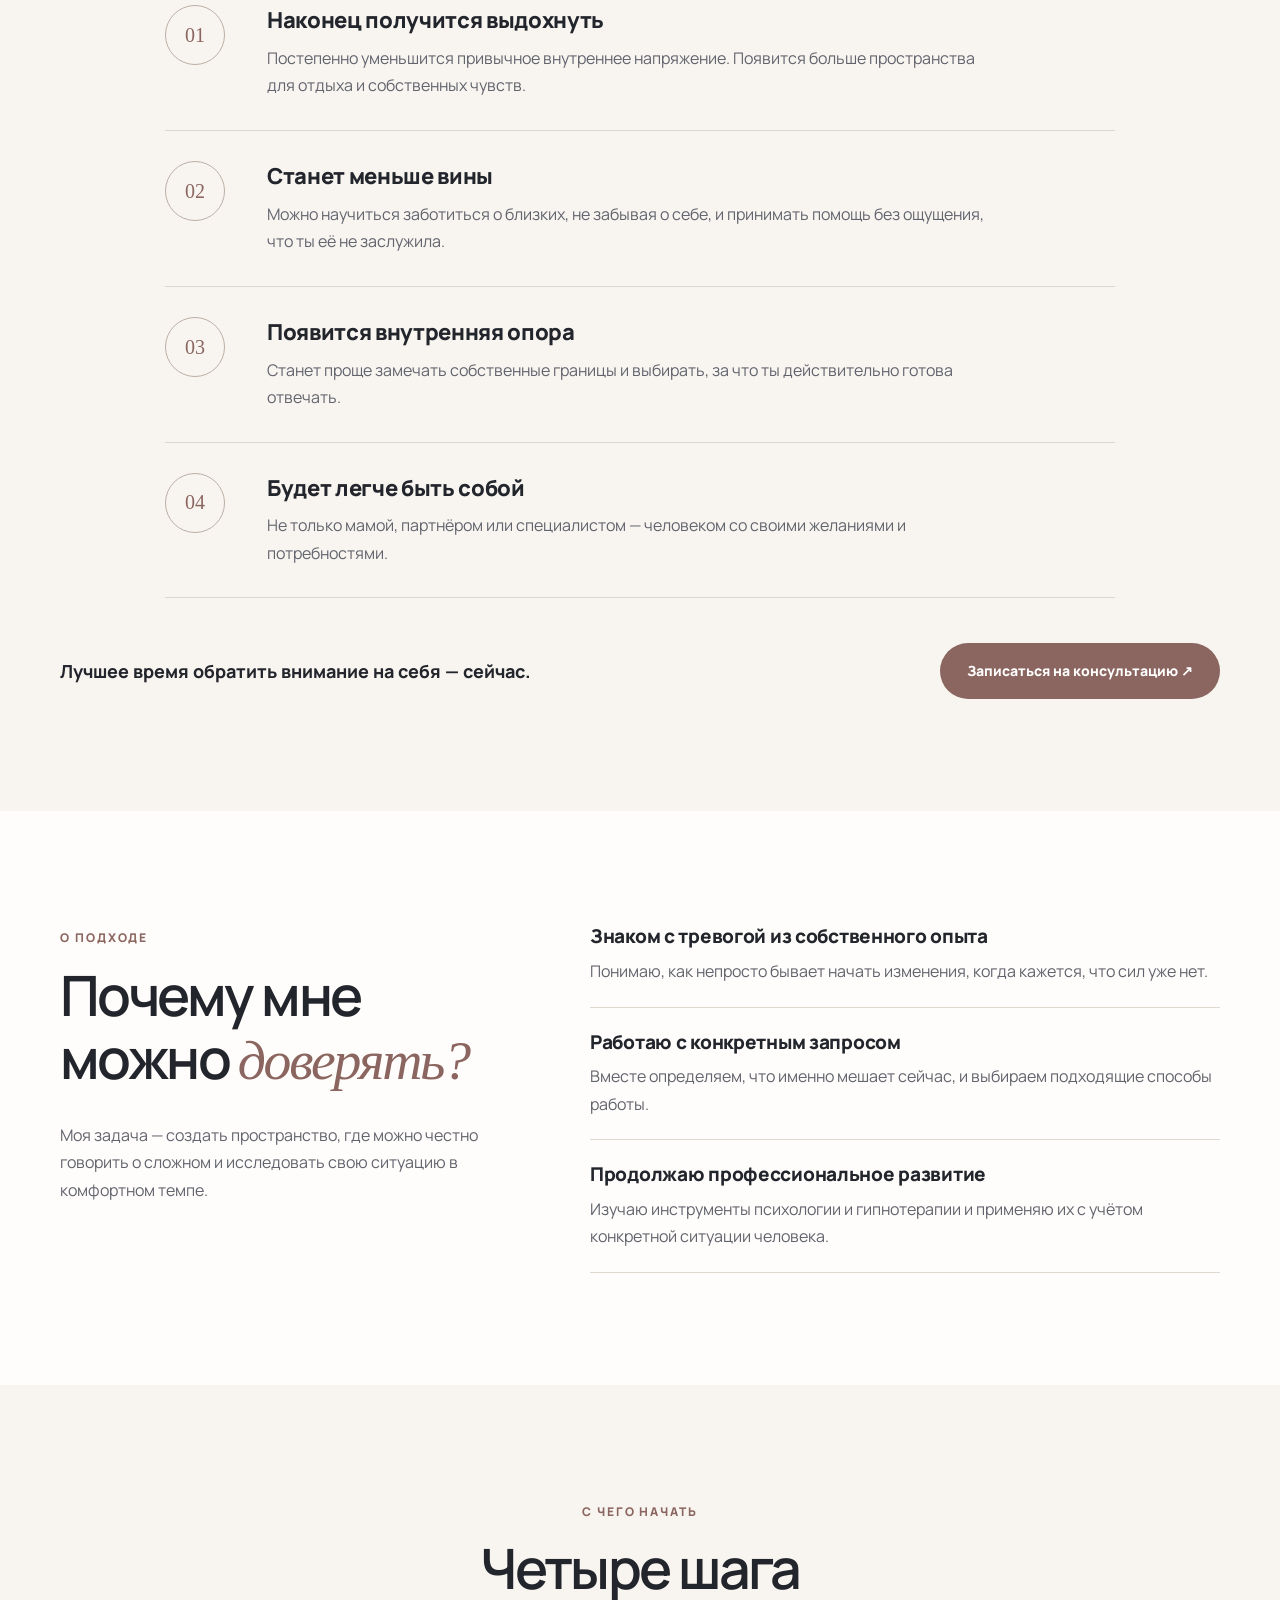
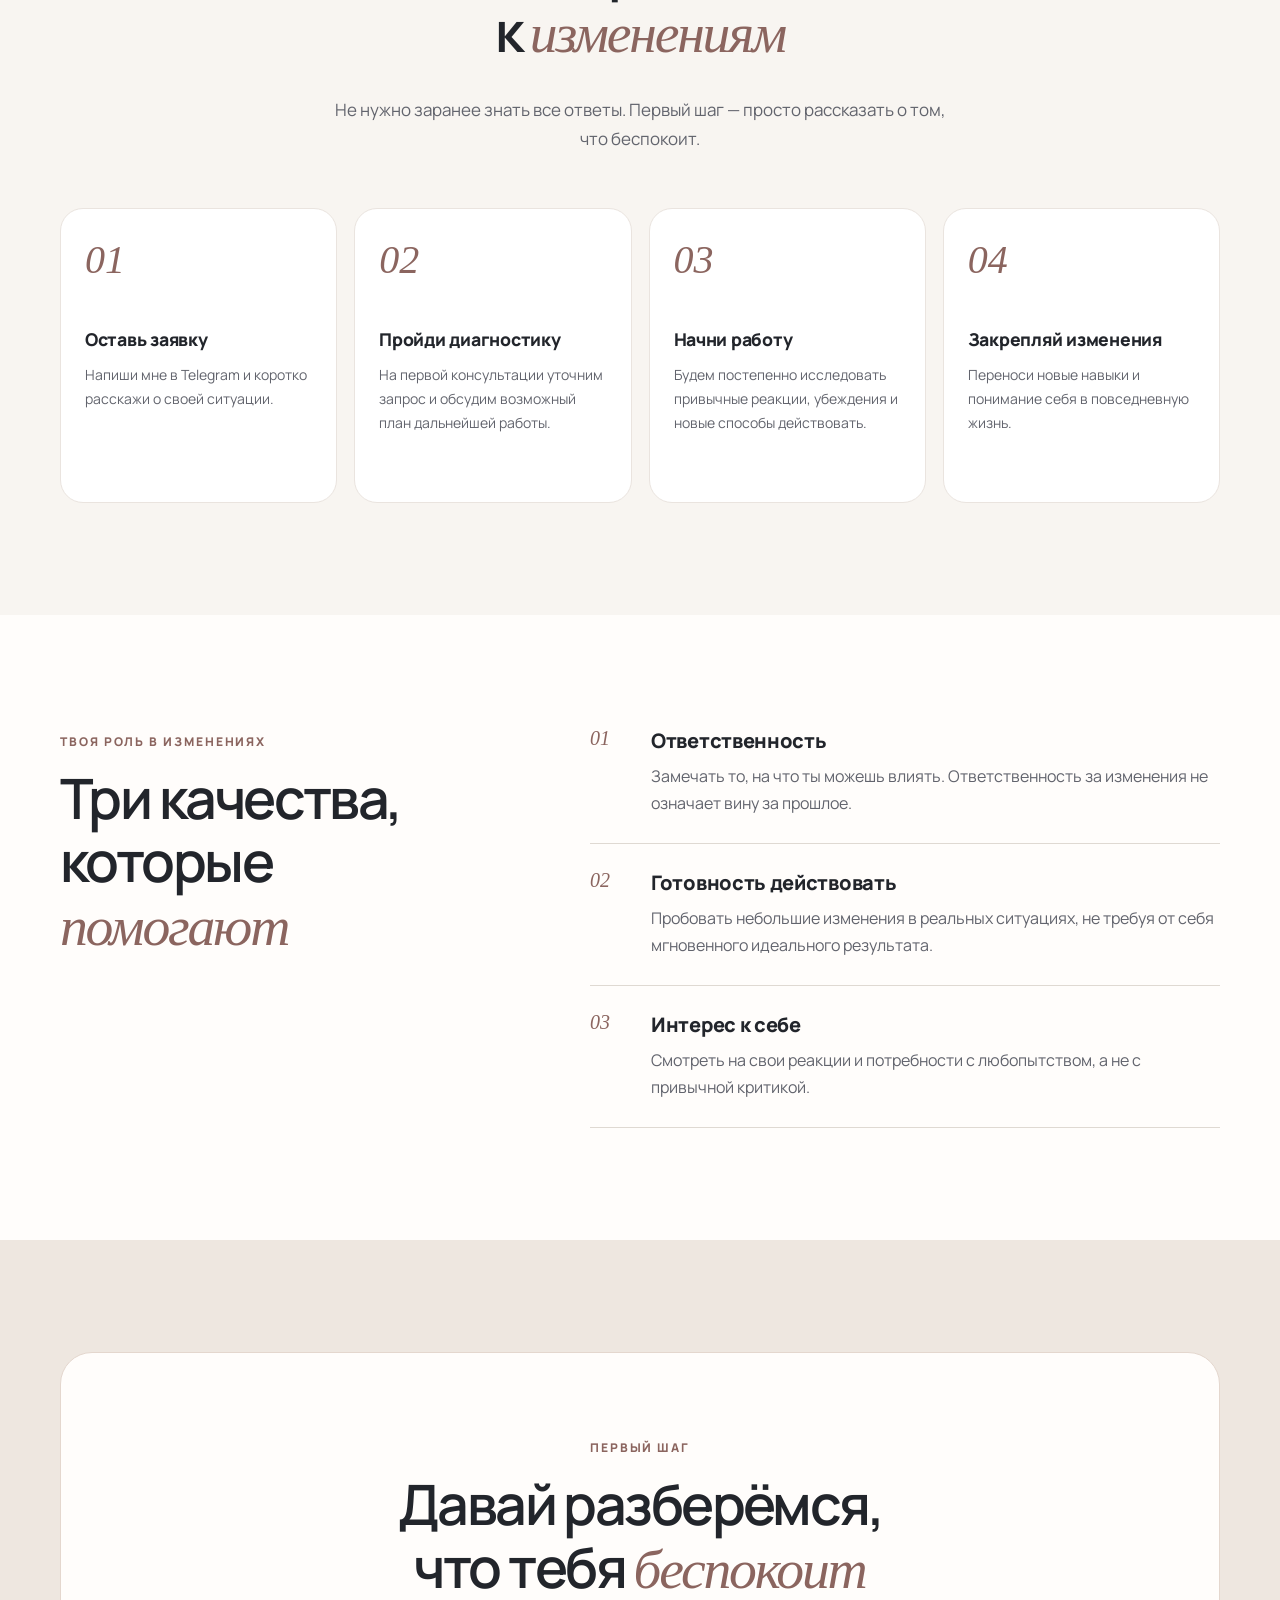
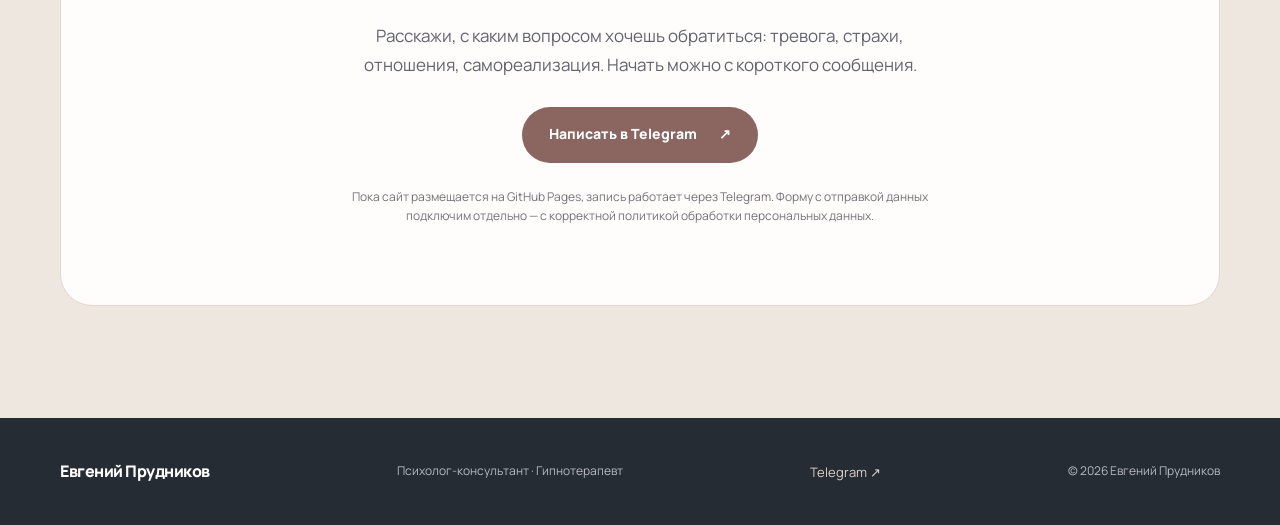
==== commit d9b19b35: "Добавить листаемую галерею фото и сертификатов" ====
--- a/index.html
+++ b/index.html
@@ -73,9 +73,48 @@
 
     <section class="section" id="about">
       <div class="container about-grid">
-        <figure class="portrait-placeholder">
-          <img class="portrait-photo" src="./images/about-photo-hq.webp" alt="Евгений Прудников — психолог-консультант и гипнотерапевт" width="320" height="400" loading="lazy" decoding="async">
-        </figure>
+        <div class="about-gallery" data-about-gallery>
+          <figure class="about-gallery-main is-portrait">
+            <button class="gallery-arrow gallery-arrow-prev" type="button" aria-label="Предыдущее изображение" data-gallery-prev>‹</button>
+            <button class="about-gallery-open" type="button" aria-label="Открыть изображение крупнее" data-gallery-open>
+              <img class="portrait-photo" data-gallery-main src="./images/about-photo-hq.webp" alt="Евгений Прудников — психолог-консультант и гипнотерапевт" loading="lazy" decoding="async">
+            </button>
+            <button class="gallery-arrow gallery-arrow-next" type="button" aria-label="Следующее изображение" data-gallery-next>›</button>
+          </figure>
+
+          <div class="about-gallery-thumbs" aria-label="Фотография и сертификаты">
+            <button class="gallery-thumb is-active" type="button"
+              data-gallery-src="./images/about-photo-hq.webp"
+              data-gallery-alt="Евгений Прудников — психолог-консультант и гипнотерапевт"
+              data-gallery-kind="portrait"
+              aria-label="Портрет Евгения Прудникова">
+              <img src="./images/about-photo-hq.webp" alt="" loading="lazy">
+            </button>
+            <button class="gallery-thumb" type="button"
+              data-gallery-src="./images/certificate-diploma.webp"
+              data-gallery-alt="Диплом по психологическому консультированию Евгения Прудникова"
+              data-gallery-kind="certificate"
+              aria-label="Диплом по психологическому консультированию">
+              <img src="./images/certificate-diploma.webp" alt="" loading="lazy">
+            </button>
+            <button class="gallery-thumb" type="button"
+              data-gallery-src="./images/certificate-hypnosis.webp"
+              data-gallery-alt="Сертификат American Academy of Hypnosis Евгения Прудникова"
+              data-gallery-kind="certificate"
+              aria-label="Сертификат American Academy of Hypnosis">
+              <img src="./images/certificate-hypnosis.webp" alt="" loading="lazy">
+            </button>
+            <button class="gallery-thumb" type="button"
+              data-gallery-src="./images/certificate-psychologist.webp"
+              data-gallery-alt="Сертификат консультанта-психолога Евгения Прудникова"
+              data-gallery-kind="certificate"
+              aria-label="Сертификат консультанта-психолога">
+              <img src="./images/certificate-psychologist.webp" alt="" loading="lazy">
+            </button>
+          </div>
+          <p class="gallery-hint">Нажми на миниатюру или листай стрелками</p>
+        </div>
+
         <div class="about-copy">
           <span class="kicker">Обо мне</span>
           <h2>Здесь можно<br><em>выдохнуть</em></h2>
@@ -90,6 +129,11 @@
       </div>
     </section>
 
+    <dialog class="about-lightbox" data-about-lightbox>
+      <button class="lightbox-close" type="button" aria-label="Закрыть" data-lightbox-close>×</button>
+      <img data-lightbox-image src="" alt="">
+    </dialog>
+
     <section class="section section-dark" id="stories">
       <div class="container">
         <div class="section-head head-light">
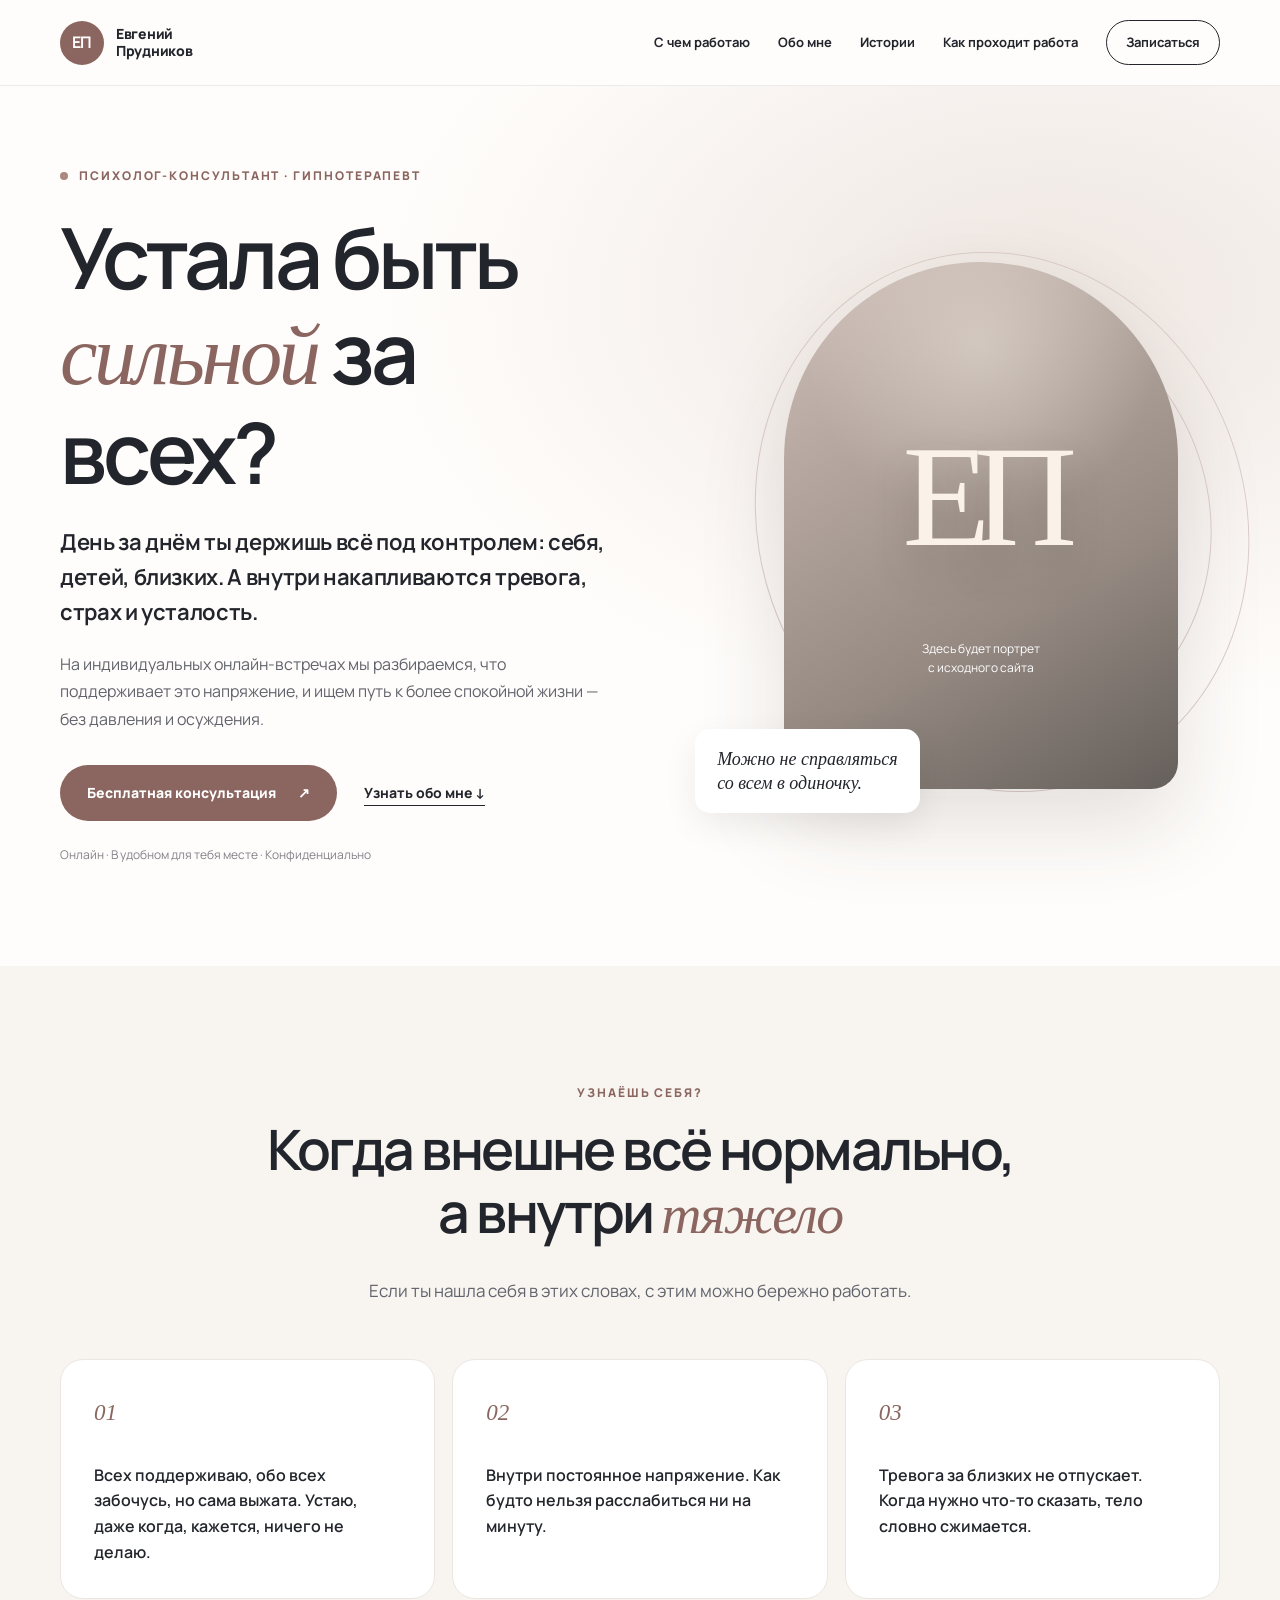
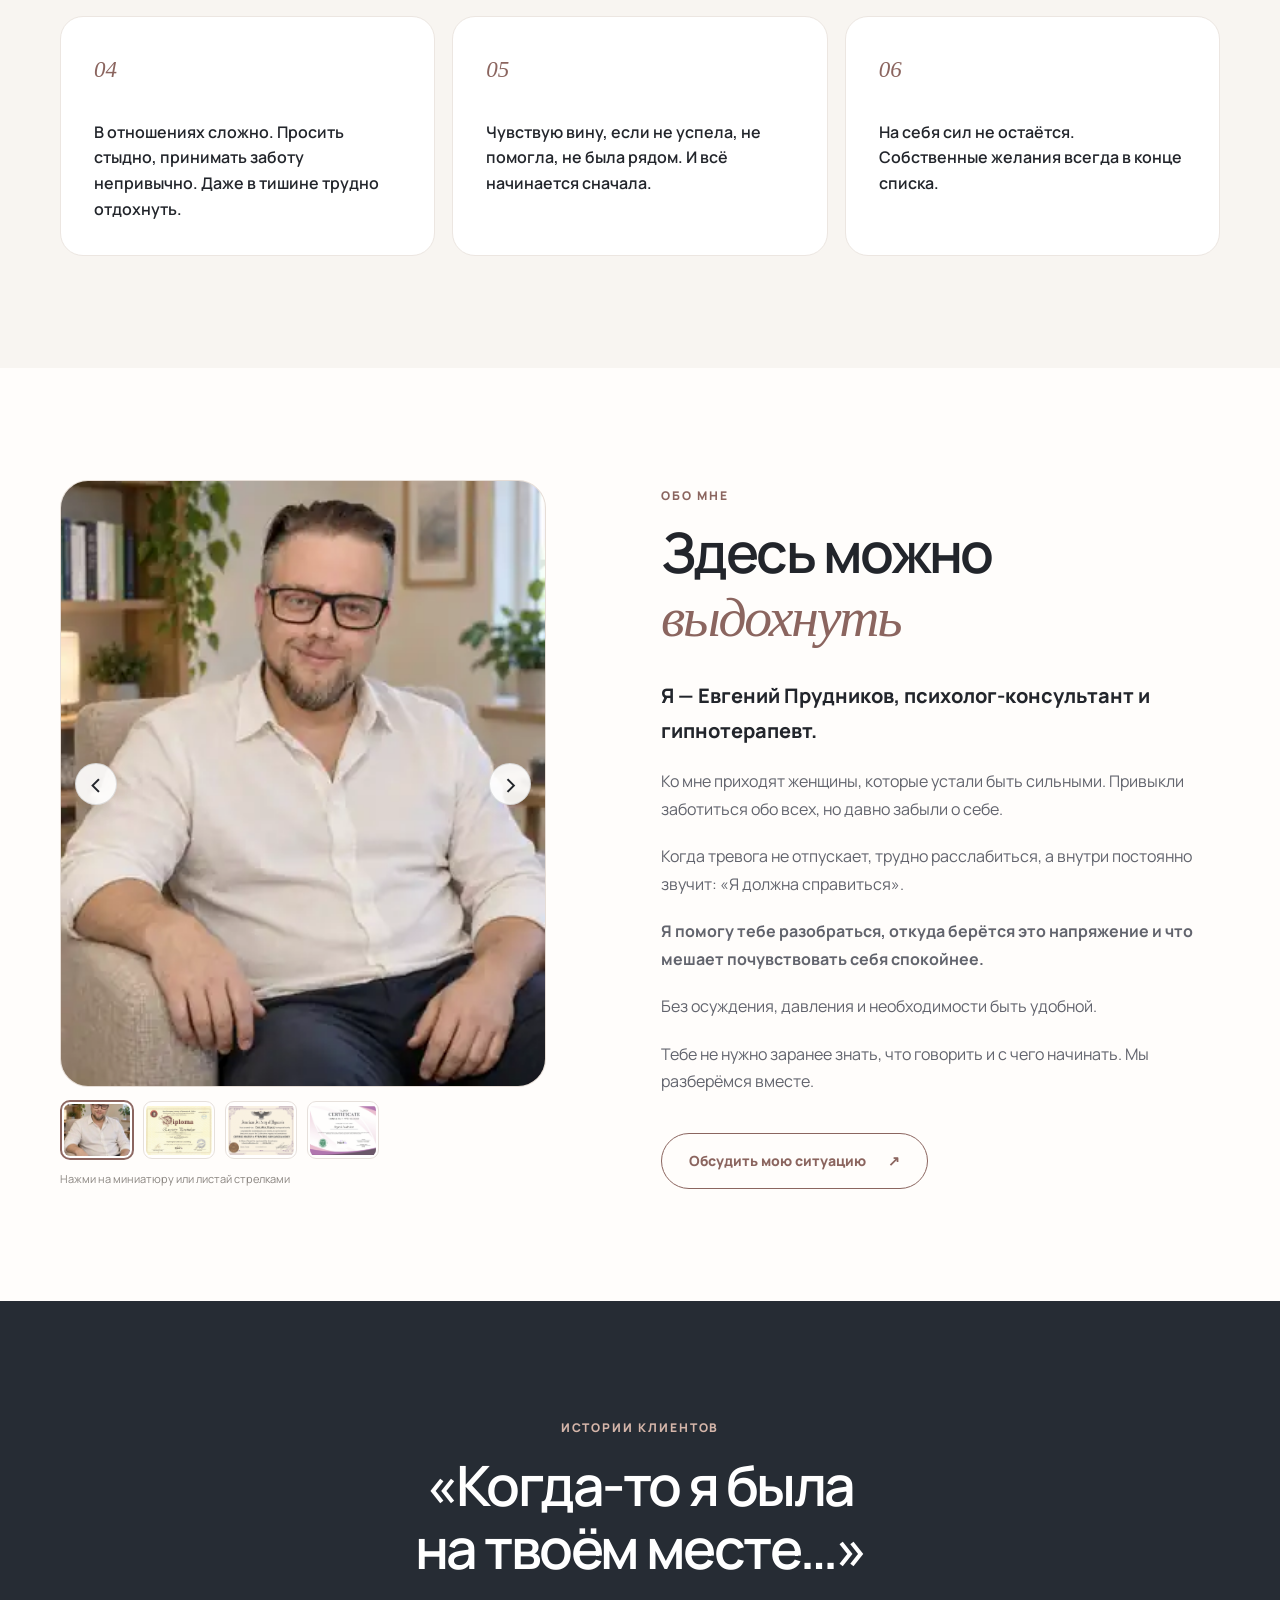
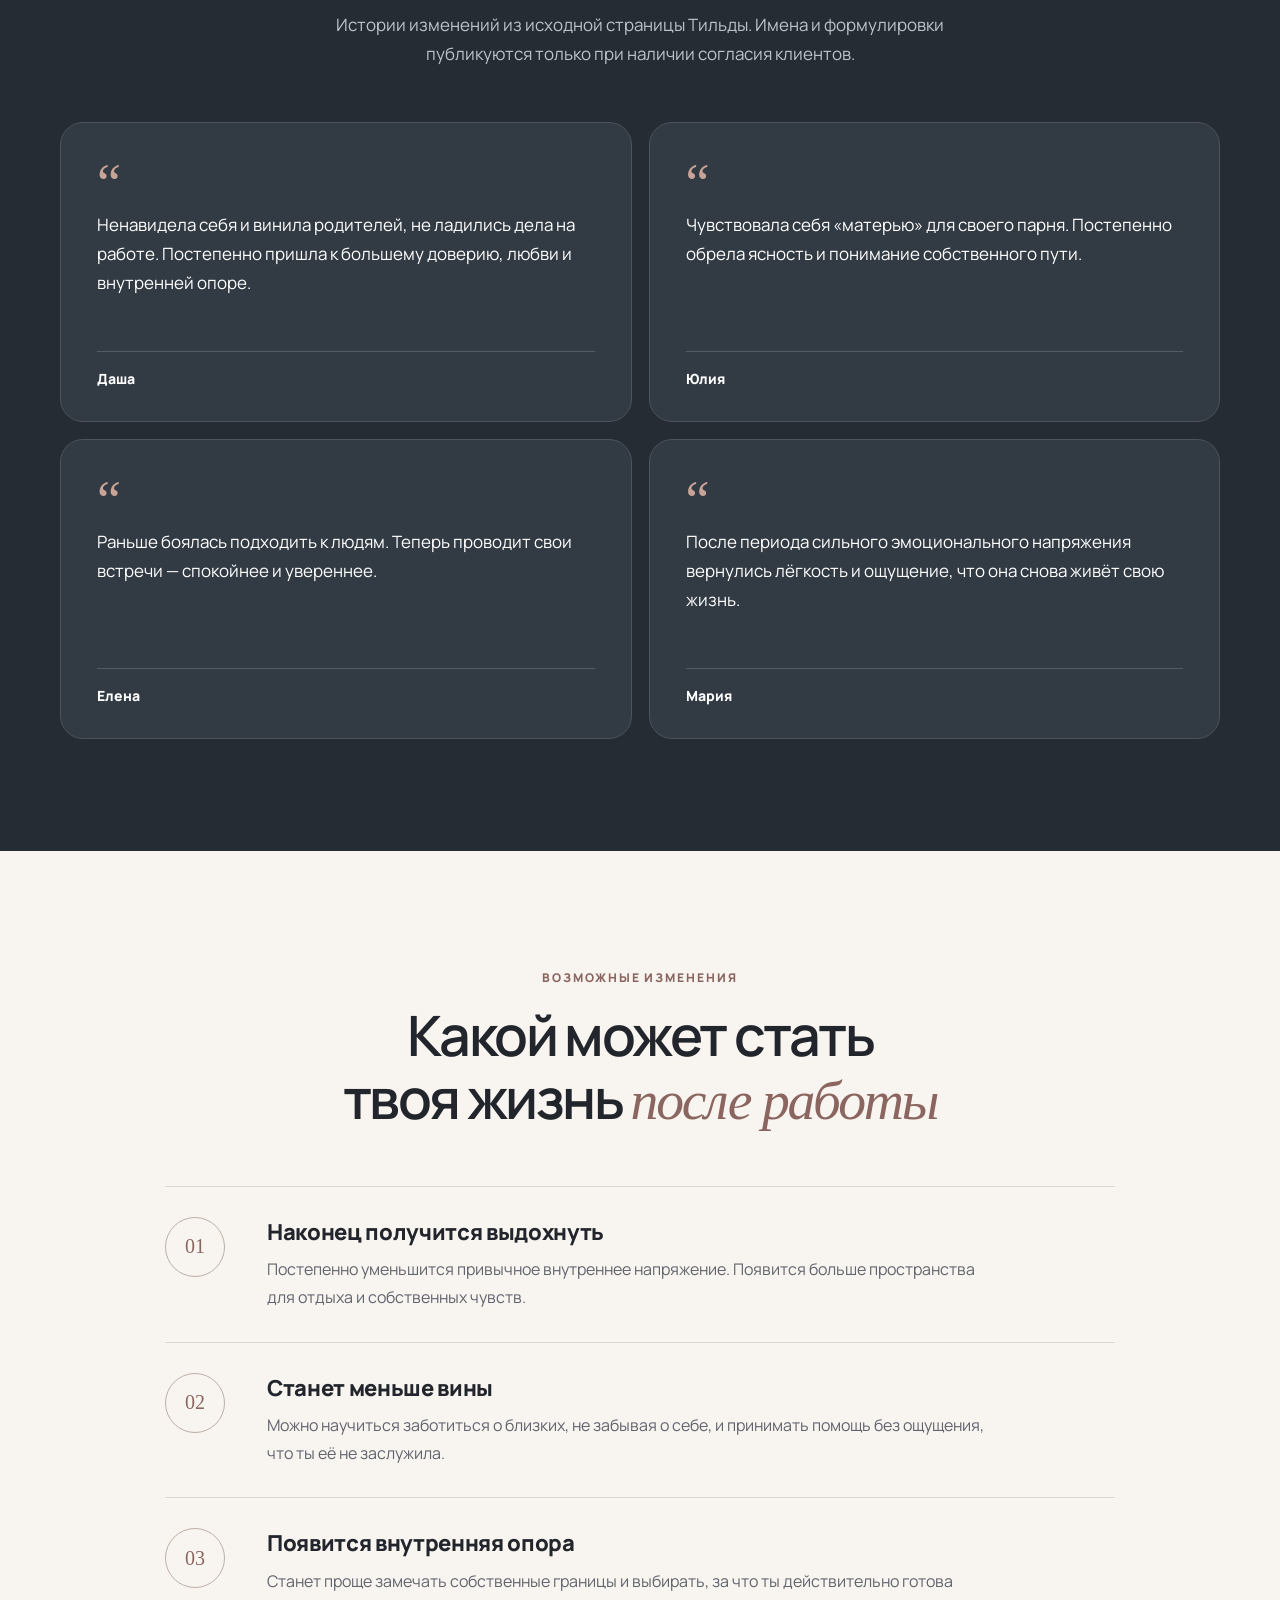
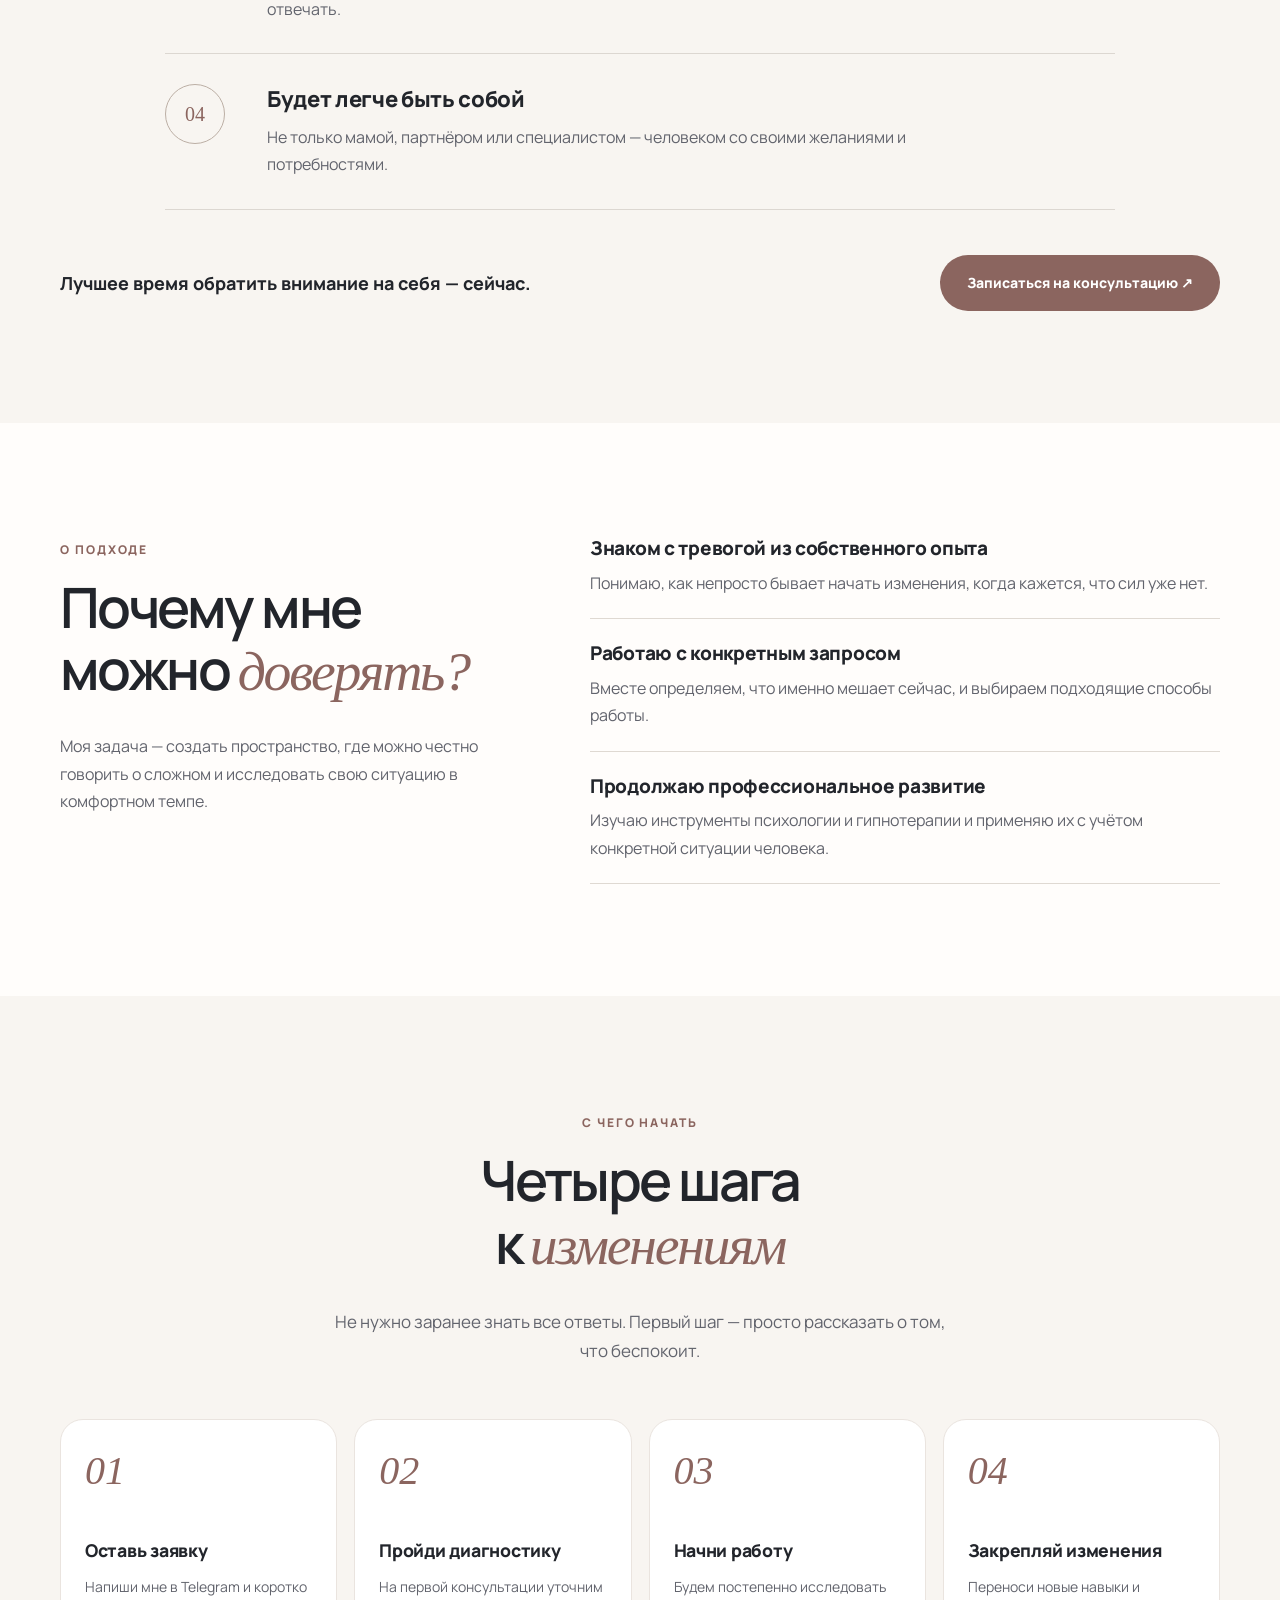
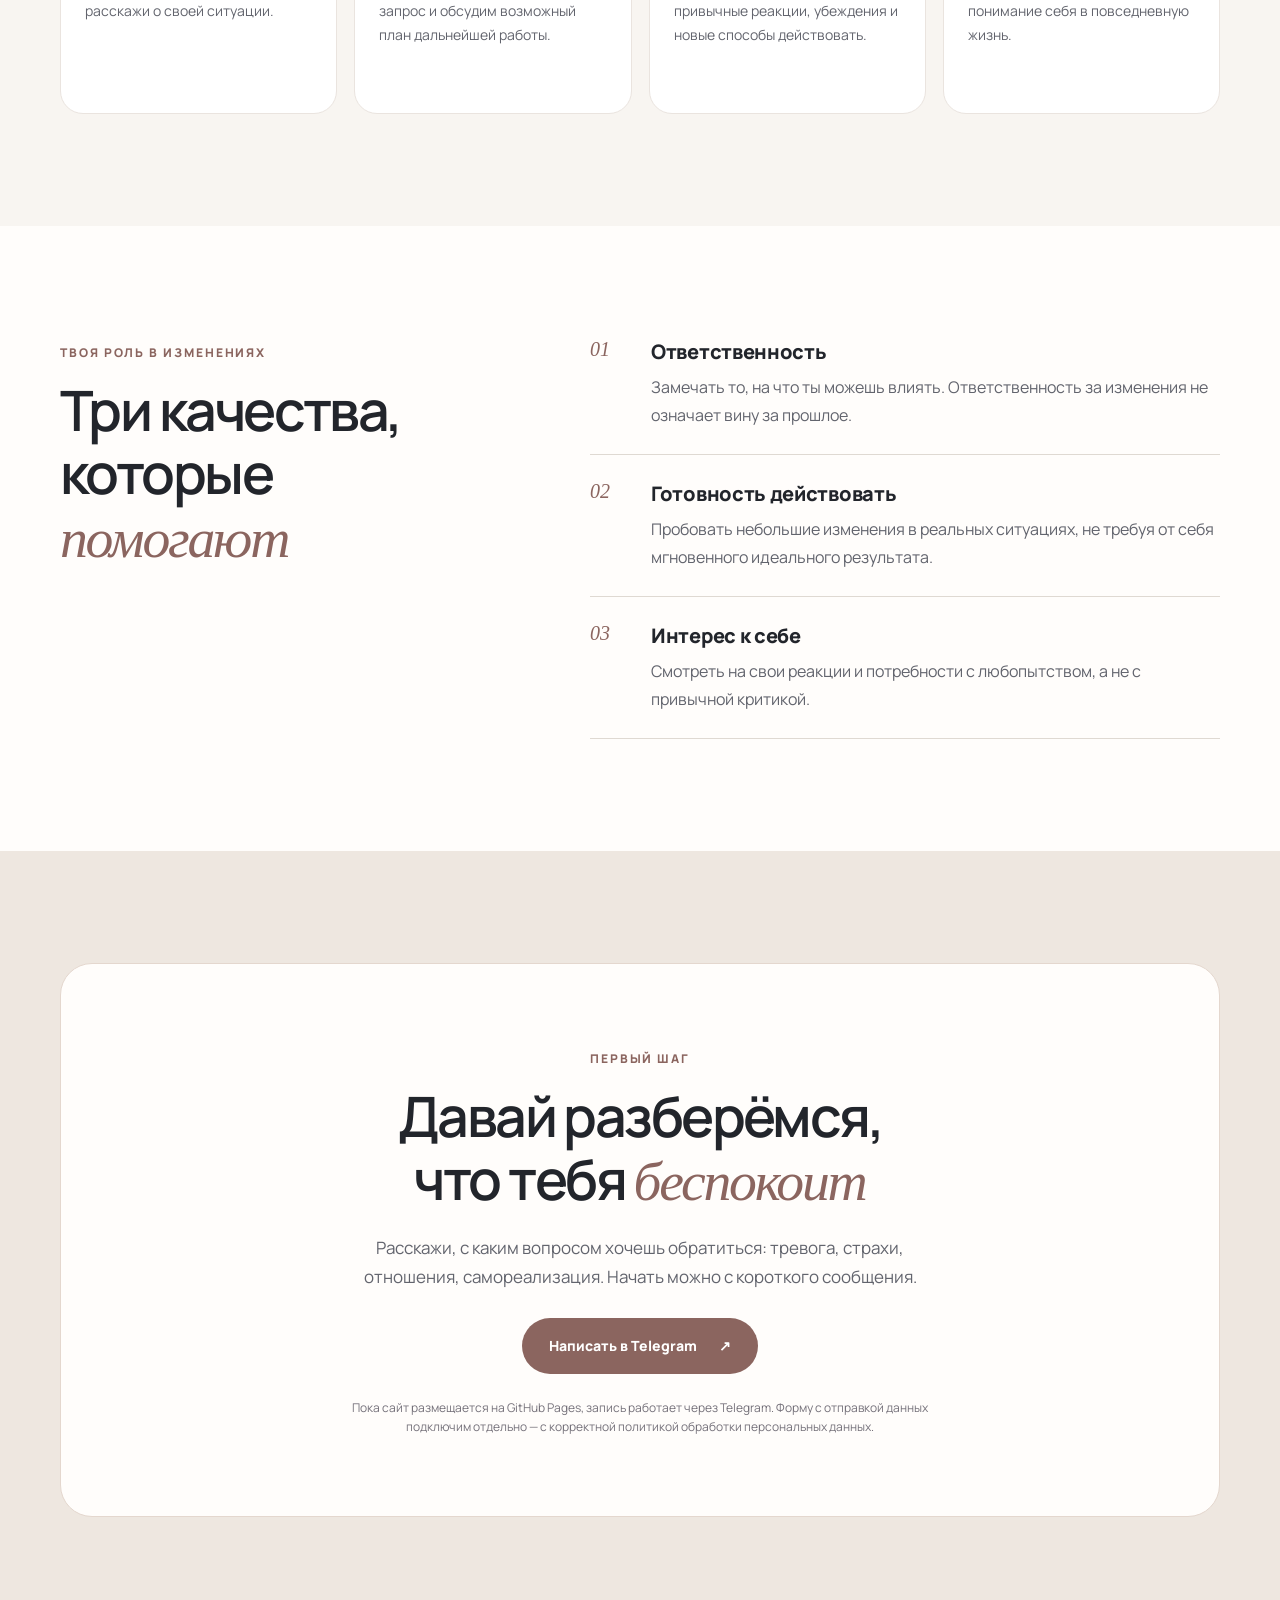
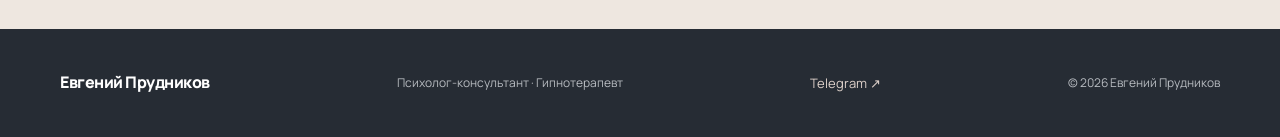
==== commit 7eed9492: "Использовать резервный портрет до загрузки новой фотографии" ====
--- a/index.html
+++ b/index.html
@@ -77,18 +77,18 @@
           <figure class="about-gallery-main is-portrait">
             <button class="gallery-arrow gallery-arrow-prev" type="button" aria-label="Предыдущее изображение" data-gallery-prev>‹</button>
             <button class="about-gallery-open" type="button" aria-label="Открыть изображение крупнее" data-gallery-open>
-              <img class="portrait-photo" data-gallery-main src="./images/about-photo-hq.webp" alt="Евгений Прудников — психолог-консультант и гипнотерапевт" loading="lazy" decoding="async">
+              <img class="portrait-photo" data-gallery-main src="./images/about-photo.webp" alt="Евгений Прудников — психолог-консультант и гипнотерапевт" loading="lazy" decoding="async">
             </button>
             <button class="gallery-arrow gallery-arrow-next" type="button" aria-label="Следующее изображение" data-gallery-next>›</button>
           </figure>
 
           <div class="about-gallery-thumbs" aria-label="Фотография и сертификаты">
             <button class="gallery-thumb is-active" type="button"
-              data-gallery-src="./images/about-photo-hq.webp"
+              data-gallery-src="./images/about-photo.webp"
               data-gallery-alt="Евгений Прудников — психолог-консультант и гипнотерапевт"
               data-gallery-kind="portrait"
               aria-label="Портрет Евгения Прудникова">
-              <img src="./images/about-photo-hq.webp" alt="" loading="lazy">
+              <img src="./images/about-photo.webp" alt="" loading="lazy">
             </button>
             <button class="gallery-thumb" type="button"
               data-gallery-src="./images/certificate-diploma.webp"
--- a/style.css
+++ b/style.css
@@ -8,3 +8,37 @@
 .portrait-placeholder{min-height:0;aspect-ratio:4/5;display:block;margin:0;overflow:hidden;border-radius:28px;background:#e8ddd1}
 .portrait-placeholder::before{display:none}
 .portrait-photo{display:block;width:100%;height:100%;aspect-ratio:4/5;object-fit:cover;object-position:center 35%}
+
+
+/* Галерея портрета и сертификатов в разделе «Обо мне» */
+.about-gallery{min-width:0}
+.about-gallery-main{position:relative;margin:0;overflow:hidden;border-radius:28px;background:#eee8e2;border:1px solid #e6ddd6;transition:aspect-ratio .25s ease}
+.about-gallery-main.is-portrait{aspect-ratio:4/5}
+.about-gallery-main.is-certificate{aspect-ratio:4/3;background:#f7f4f0}
+.about-gallery-open{display:block;width:100%;height:100%;padding:0;border:0;background:transparent;cursor:zoom-in}
+.about-gallery-main .portrait-photo{display:block;width:100%;height:100%;object-fit:cover;object-position:center 35%;transition:opacity .16s ease}
+.about-gallery-main.is-certificate .portrait-photo{object-fit:contain;object-position:center;background:#fff}
+.gallery-arrow{position:absolute;z-index:3;top:50%;transform:translateY(-50%);width:42px;height:42px;border:1px solid rgba(34,37,43,.14);border-radius:50%;background:rgba(255,255,255,.9);box-shadow:0 6px 20px rgba(0,0,0,.08);font-size:30px;line-height:1;color:var(--ink);cursor:pointer;display:grid;place-items:center;transition:transform .2s,background .2s}
+.gallery-arrow:hover{background:#fff;transform:translateY(-50%) scale(1.05)}
+.gallery-arrow-prev{left:14px}.gallery-arrow-next{right:14px}
+.about-gallery-thumbs{display:flex;gap:10px;margin-top:12px;overflow-x:auto;padding:2px 1px 4px;scrollbar-width:thin}
+.gallery-thumb{flex:0 0 72px;height:58px;padding:2px;border:1px solid #ddd5cf;border-radius:9px;background:#fff;overflow:hidden;cursor:pointer;opacity:.72;transition:opacity .2s,border-color .2s,transform .2s}
+.gallery-thumb:hover{opacity:1;transform:translateY(-1px)}
+.gallery-thumb.is-active{opacity:1;border-color:var(--rose);box-shadow:0 0 0 1px var(--rose)}
+.gallery-thumb img{display:block;width:100%;height:100%;object-fit:cover;border-radius:6px}
+.gallery-thumb:not(:first-child) img{object-fit:contain;background:#fff}
+.gallery-hint{margin:7px 0 0;color:#8a8580;font-size:11px}
+.about-lightbox{width:min(94vw,1100px);max-height:92vh;padding:0;border:0;border-radius:20px;background:#111;box-shadow:0 30px 90px rgba(0,0,0,.35);overflow:hidden}
+.about-lightbox::backdrop{background:rgba(12,13,15,.78);backdrop-filter:blur(4px)}
+.about-lightbox img{display:block;width:100%;max-height:92vh;object-fit:contain;background:#111}
+.lightbox-close{position:absolute;z-index:2;top:12px;right:12px;width:42px;height:42px;border:0;border-radius:50%;background:rgba(255,255,255,.92);color:#222;font-size:28px;line-height:1;cursor:pointer}
+
+@media(max-width:800px){
+  .about-gallery{max-width:560px;width:100%;margin-inline:auto}
+  .gallery-arrow{width:38px;height:38px;font-size:26px}
+}
+@media(max-width:540px){
+  .about-gallery-main{border-radius:20px}
+  .gallery-thumb{flex-basis:64px;height:52px}
+  .gallery-hint{font-size:10px}
+}
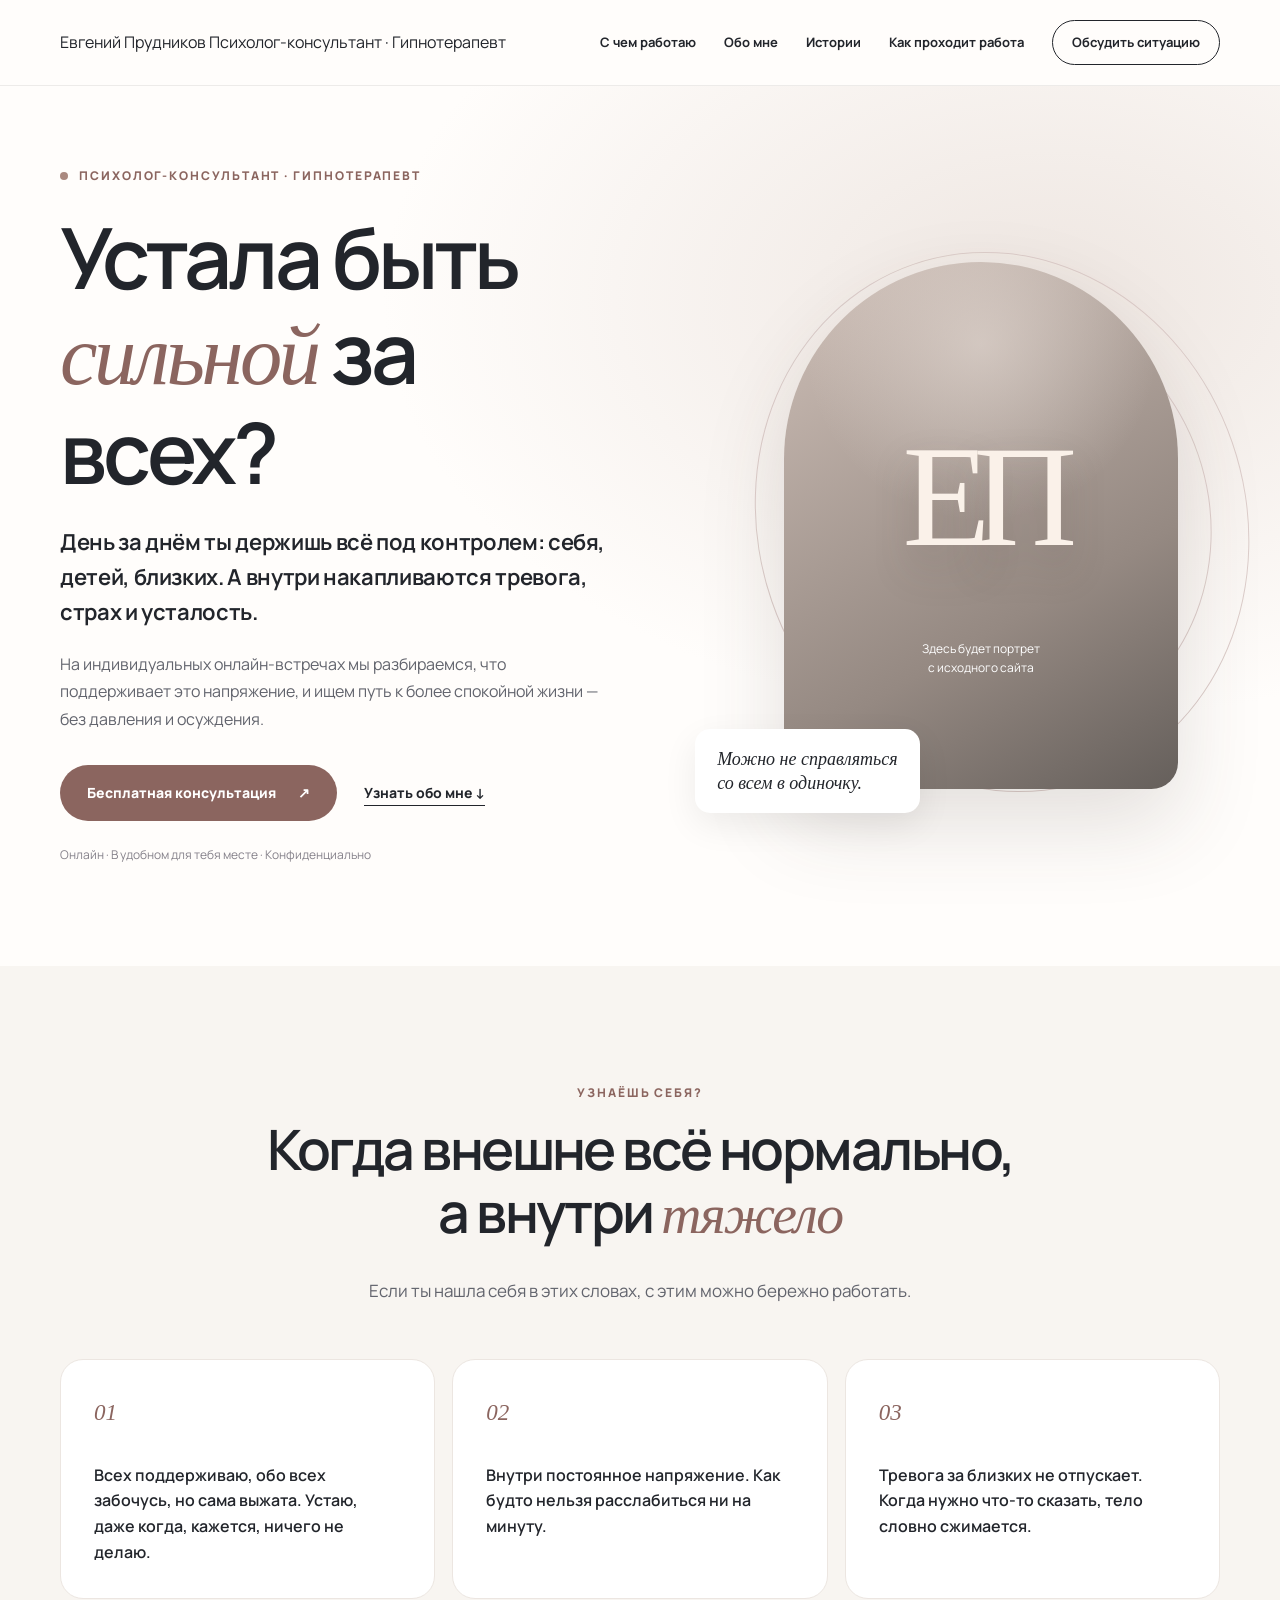
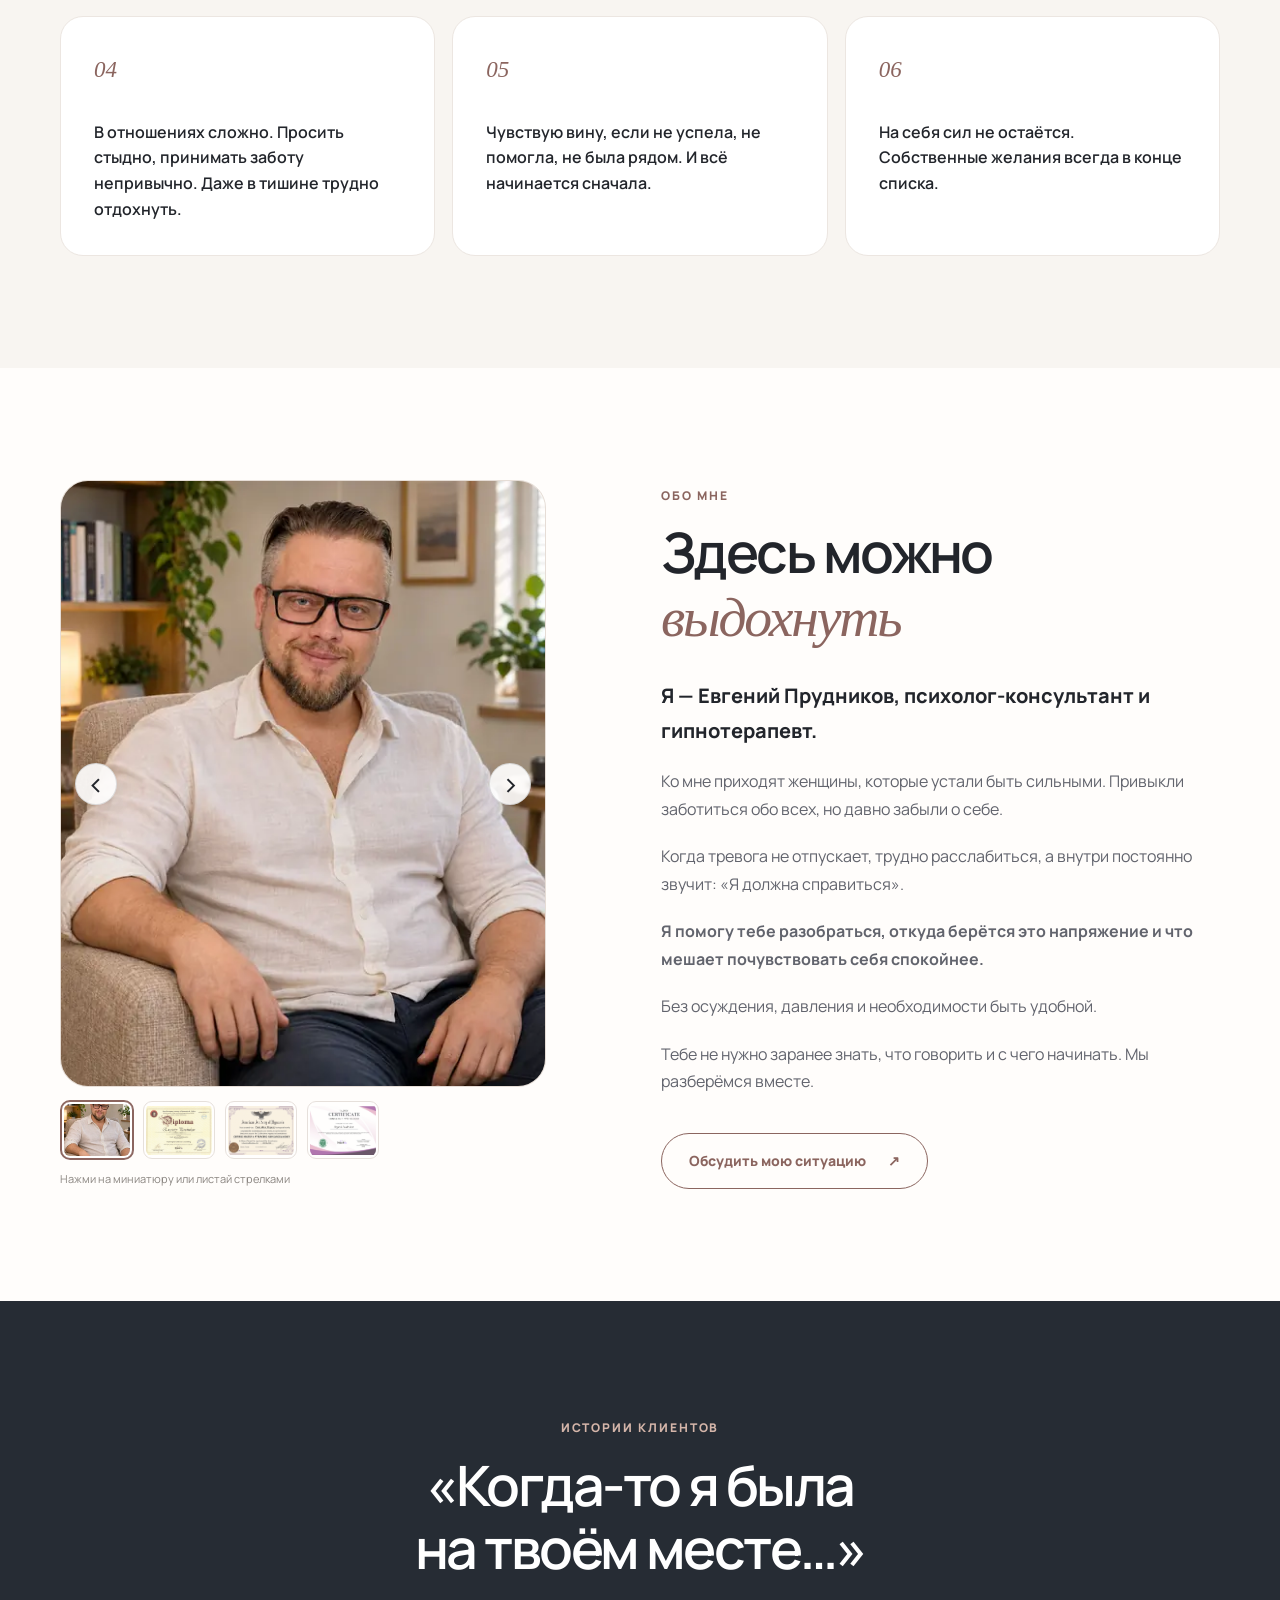
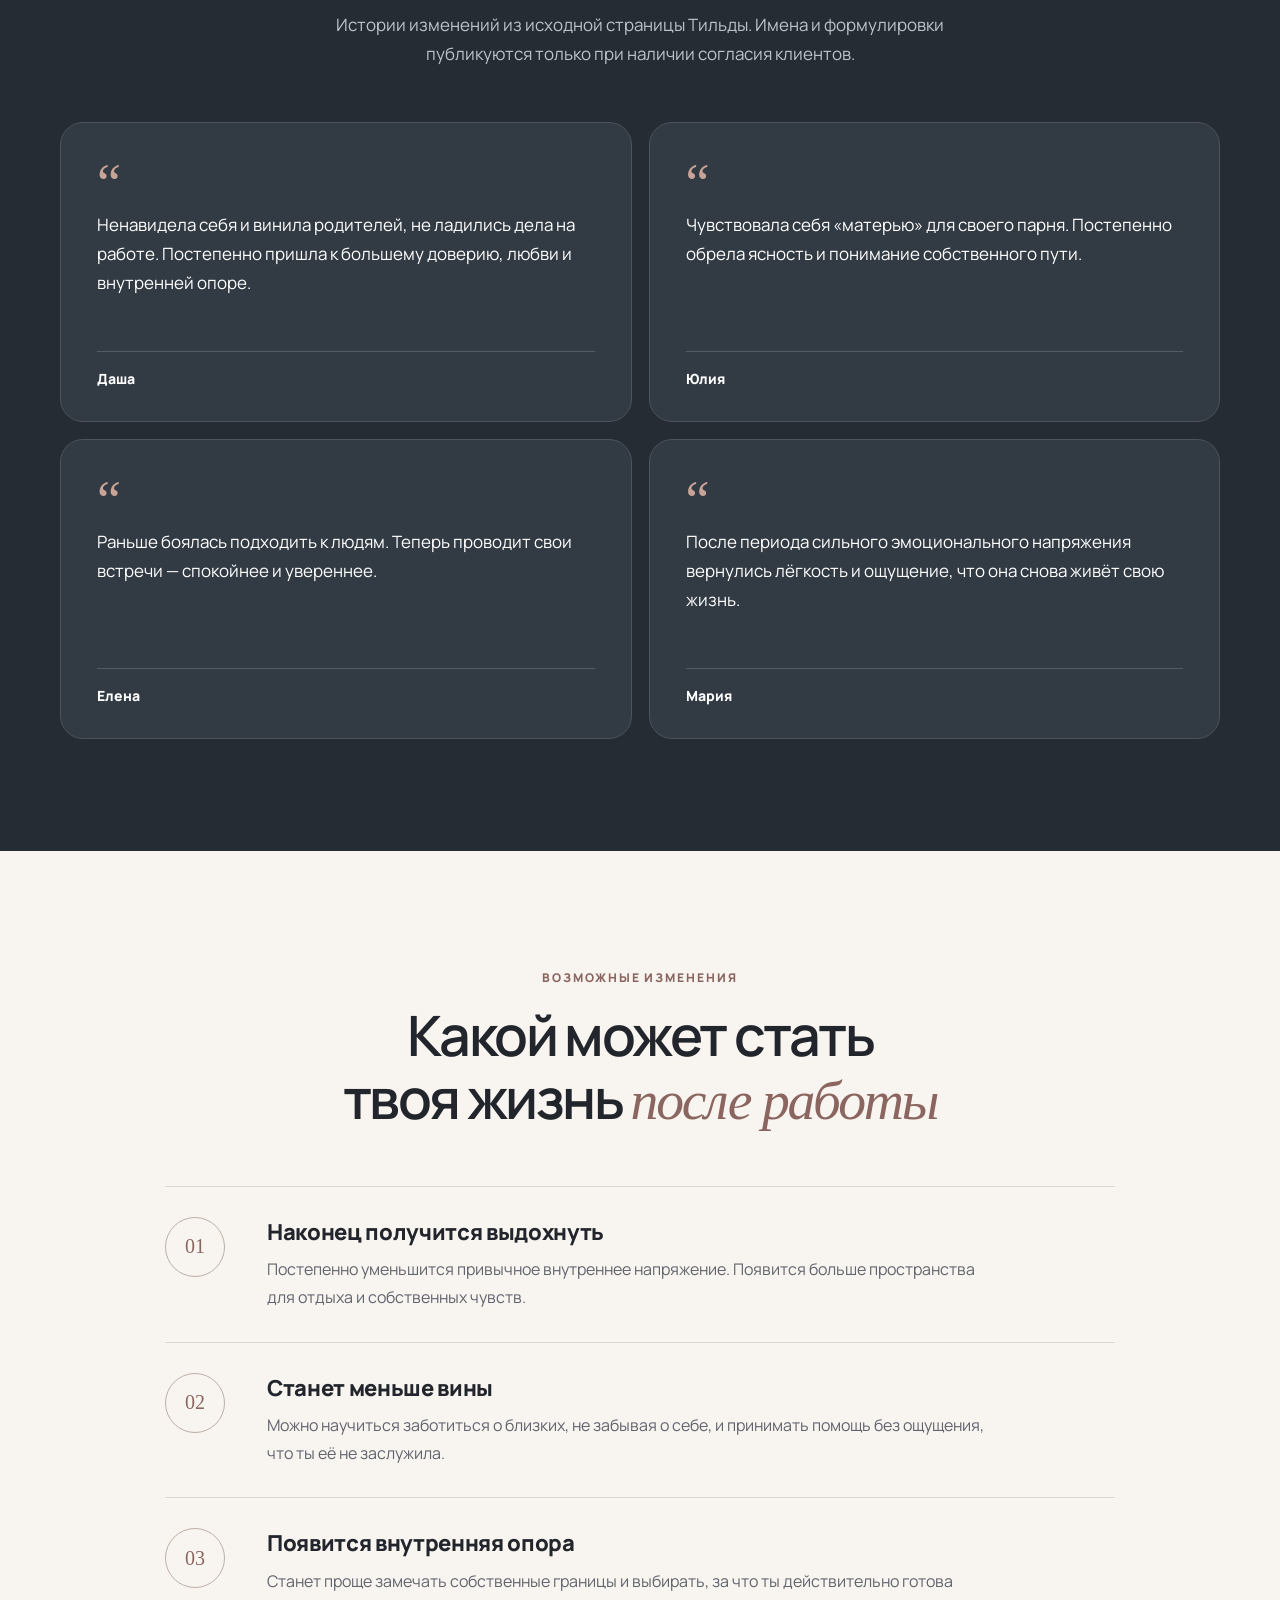
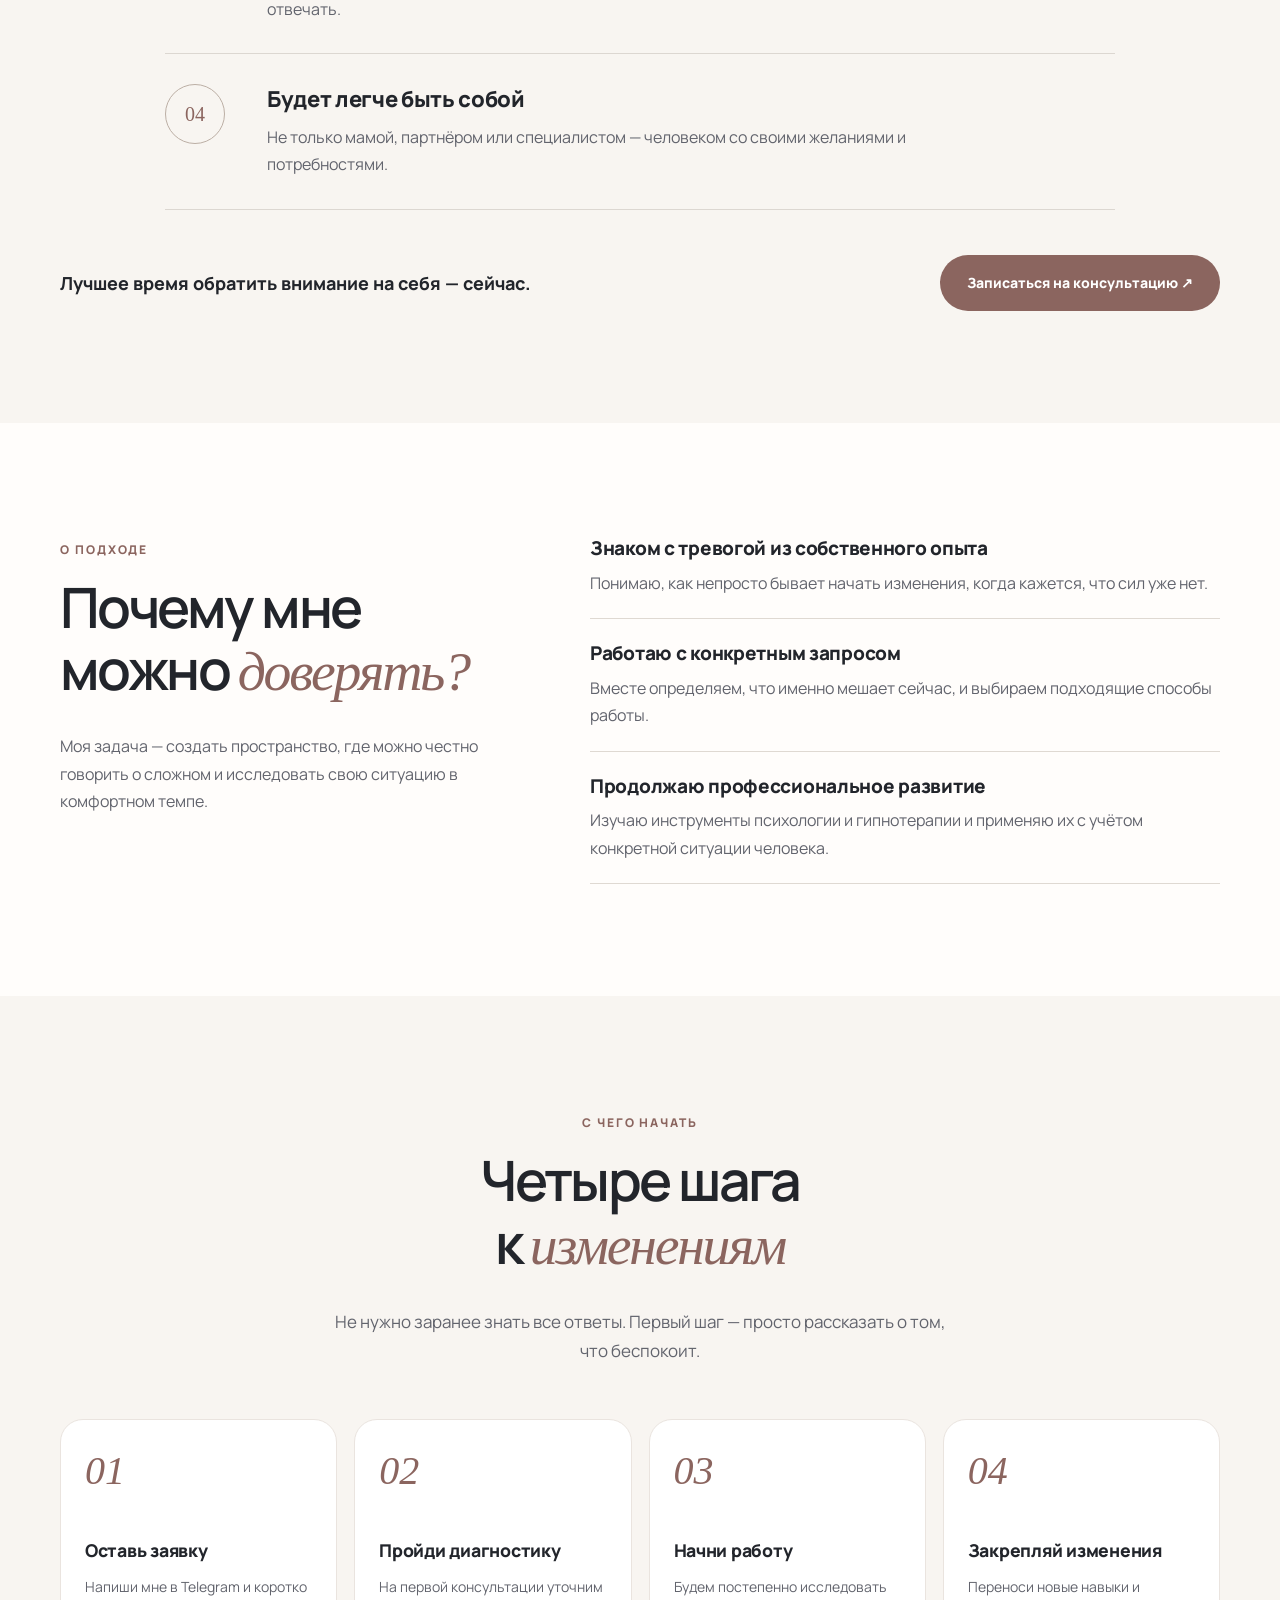
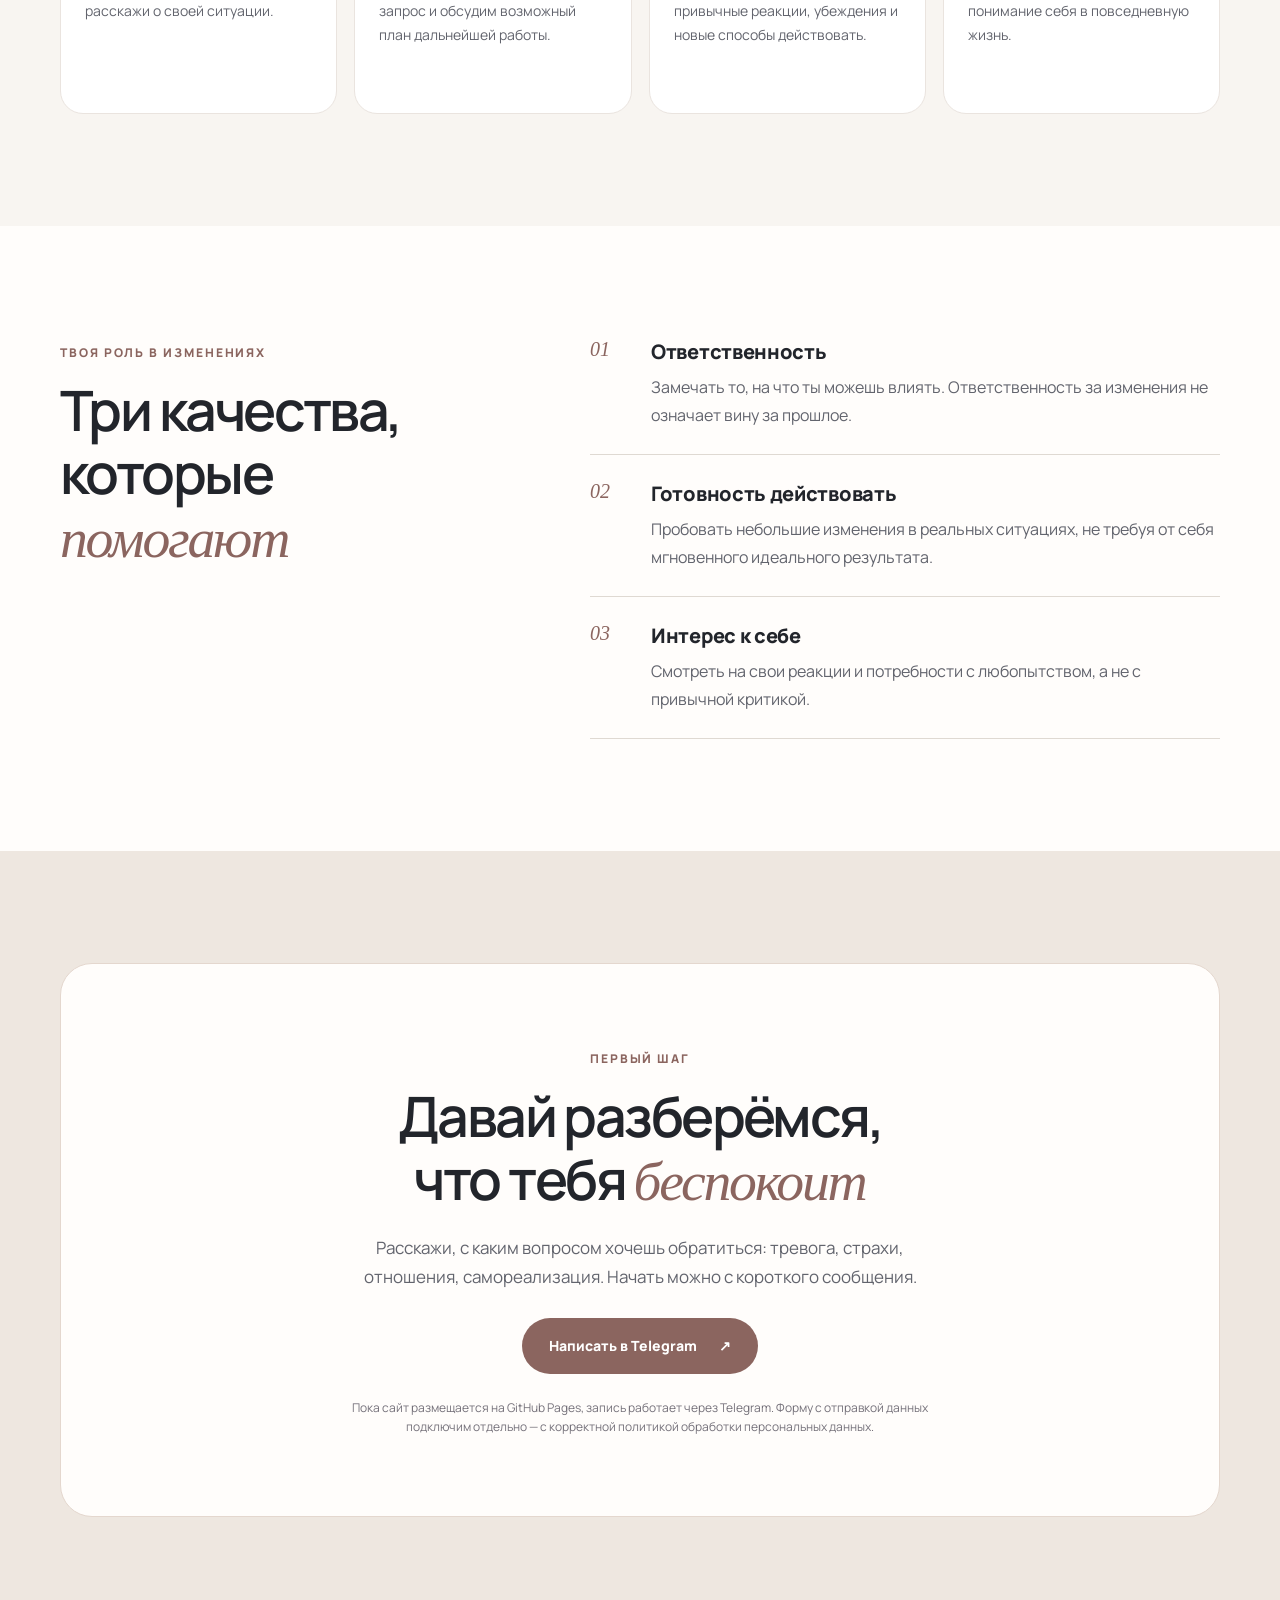
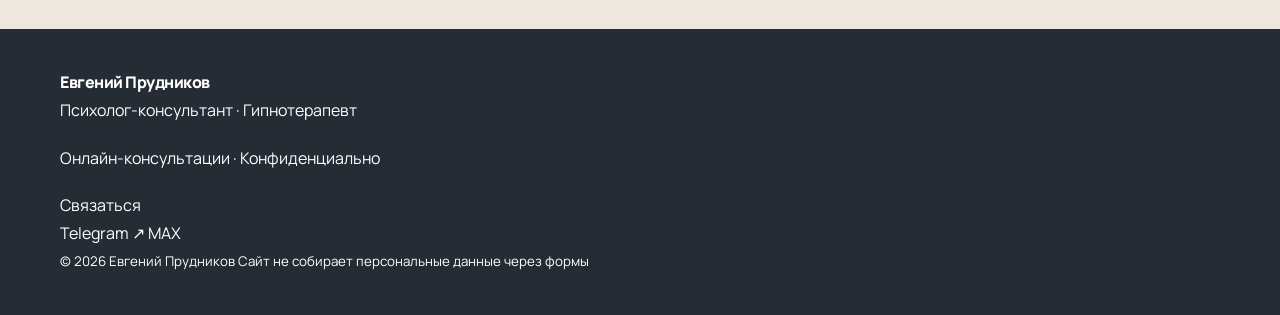
==== commit f4b7398c: "Обновить шапку и подвал сайта" ====
--- a/index.html
+++ b/index.html
@@ -18,8 +18,9 @@
   <a class="skip-link" href="#main">Перейти к содержимому</a>
   <header class="site-header" id="top">
     <div class="container header-inner">
-      <a href="#top" class="logo" aria-label="Евгений Прудников — главная">
-        <span class="logo-sign">ЕП</span><span class="logo-name">Евгений<br>Прудников</span>
+      <a href="#top" class="brand" aria-label="Евгений Прудников — главная">
+        <span class="brand-name">Евгений Прудников</span>
+        <span class="brand-role">Психолог-консультант · Гипнотерапевт</span>
       </a>
       <button class="menu-toggle" type="button" aria-expanded="false" aria-controls="main-nav" aria-label="Открыть меню"><span></span><span></span><span></span></button>
       <nav class="nav" id="main-nav" aria-label="Основная навигация">
@@ -27,7 +28,7 @@
         <a href="#about">Обо мне</a>
         <a href="#stories">Истории</a>
         <a href="#process">Как проходит работа</a>
-        <a class="nav-cta" href="#contact">Записаться</a>
+        <a class="nav-cta" href="#contact">Обсудить ситуацию</a>
       </nav>
     </div>
   </header>
@@ -207,7 +208,28 @@
       </div>
     </section>
   </main>
-  <footer class="footer"><div class="container footer-inner"><a class="footer-brand" href="#top">Евгений Прудников</a><p>Психолог-консультант · Гипнотерапевт</p><a href="https://t.me/Evgeniy_Prudnikov" target="_blank" rel="noopener noreferrer">Telegram ↗</a><small>© <span id="year">2026</span> Евгений Прудников</small></div></footer>
+  <footer class="footer">
+    <div class="container">
+      <div class="footer-main">
+        <div class="footer-brand-block">
+          <a class="footer-brand" href="#top">Евгений Прудников</a>
+          <p>Психолог-консультант · Гипнотерапевт</p>
+          <p class="footer-trust">Онлайн-консультации · Конфиденциально</p>
+        </div>
+        <div class="footer-contact">
+          <span class="footer-label">Связаться</span>
+          <div class="footer-channels">
+            <a href="https://t.me/Evgeniy_Prudnikov" target="_blank" rel="noopener noreferrer">Telegram <span aria-hidden="true">↗</span></a>
+            <span class="footer-channel footer-channel-max">MAX</span>
+          </div>
+        </div>
+      </div>
+      <div class="footer-bottom">
+        <small>© <span id="year">2026</span> Евгений Прудников</small>
+        <small>Сайт не собирает персональные данные через формы</small>
+      </div>
+    </div>
+  </footer>
   <script src="./script.js" defer></script>
 </body>
 </html>
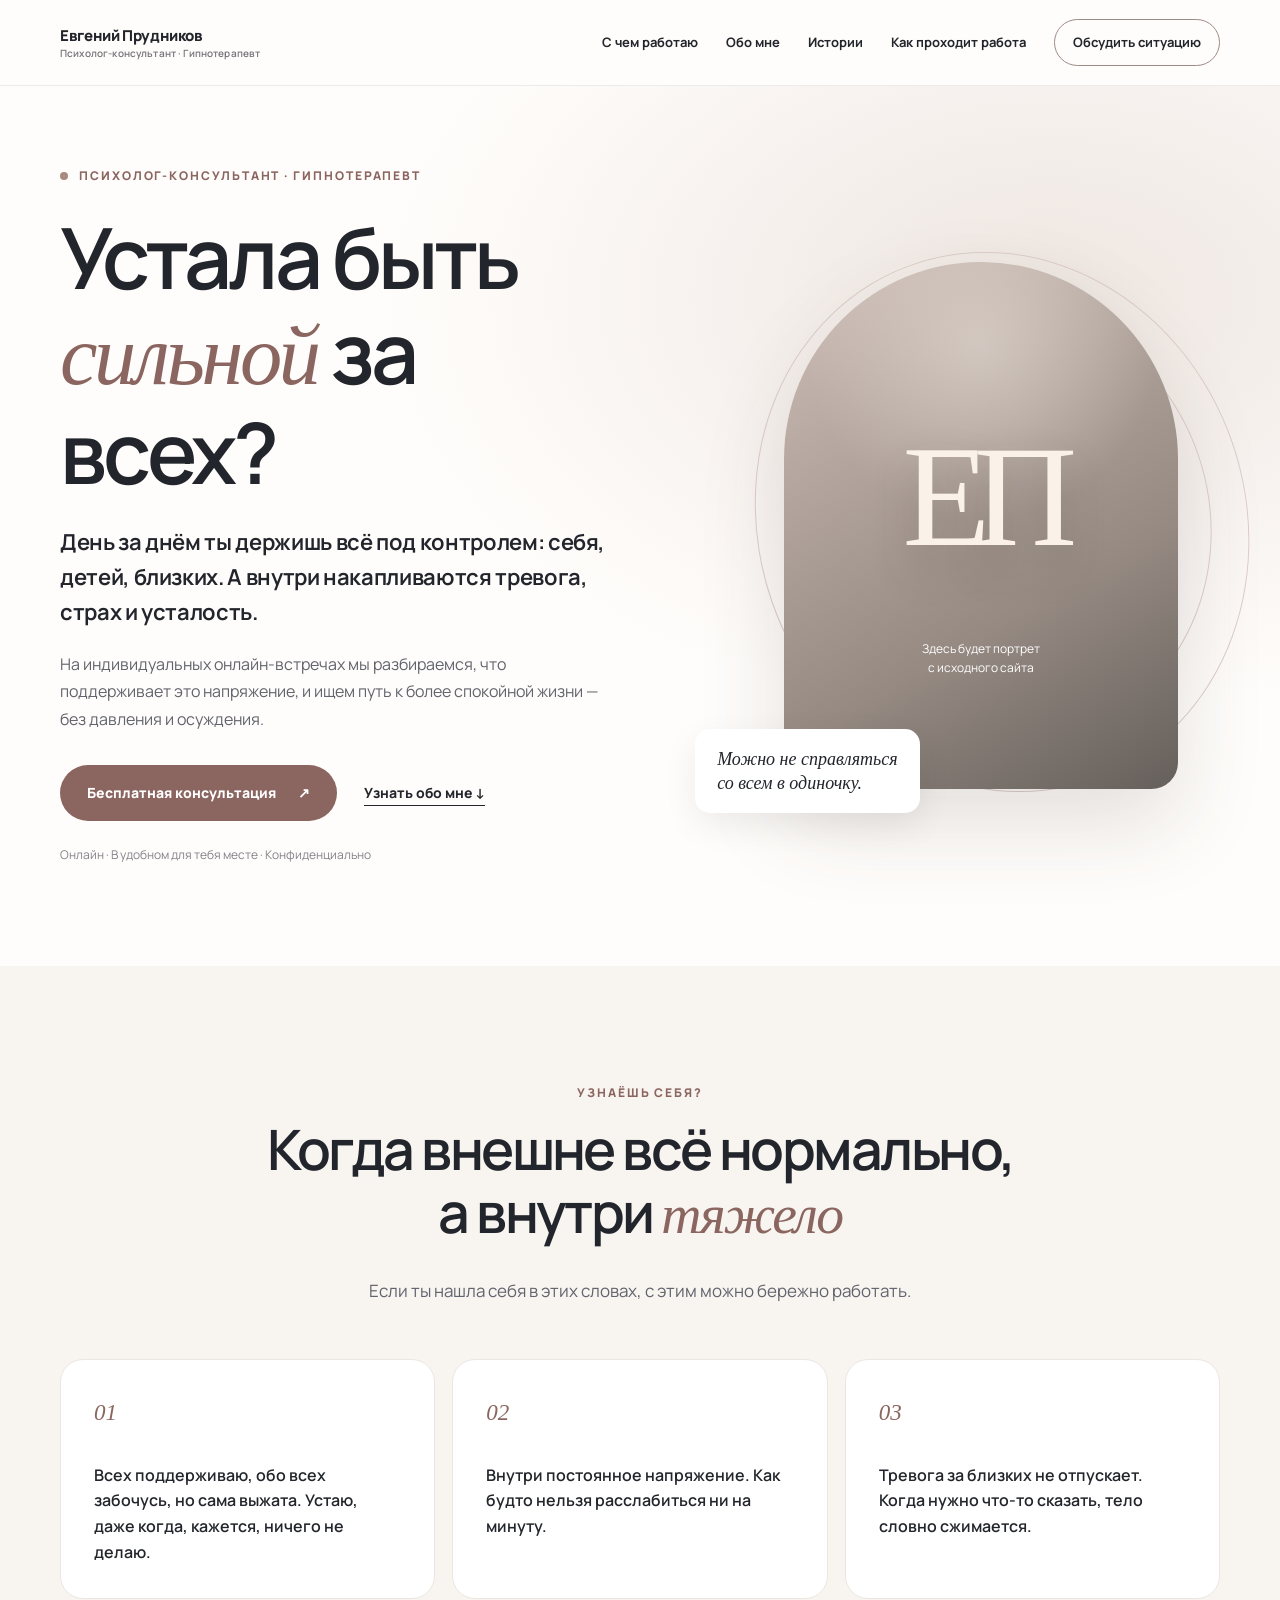
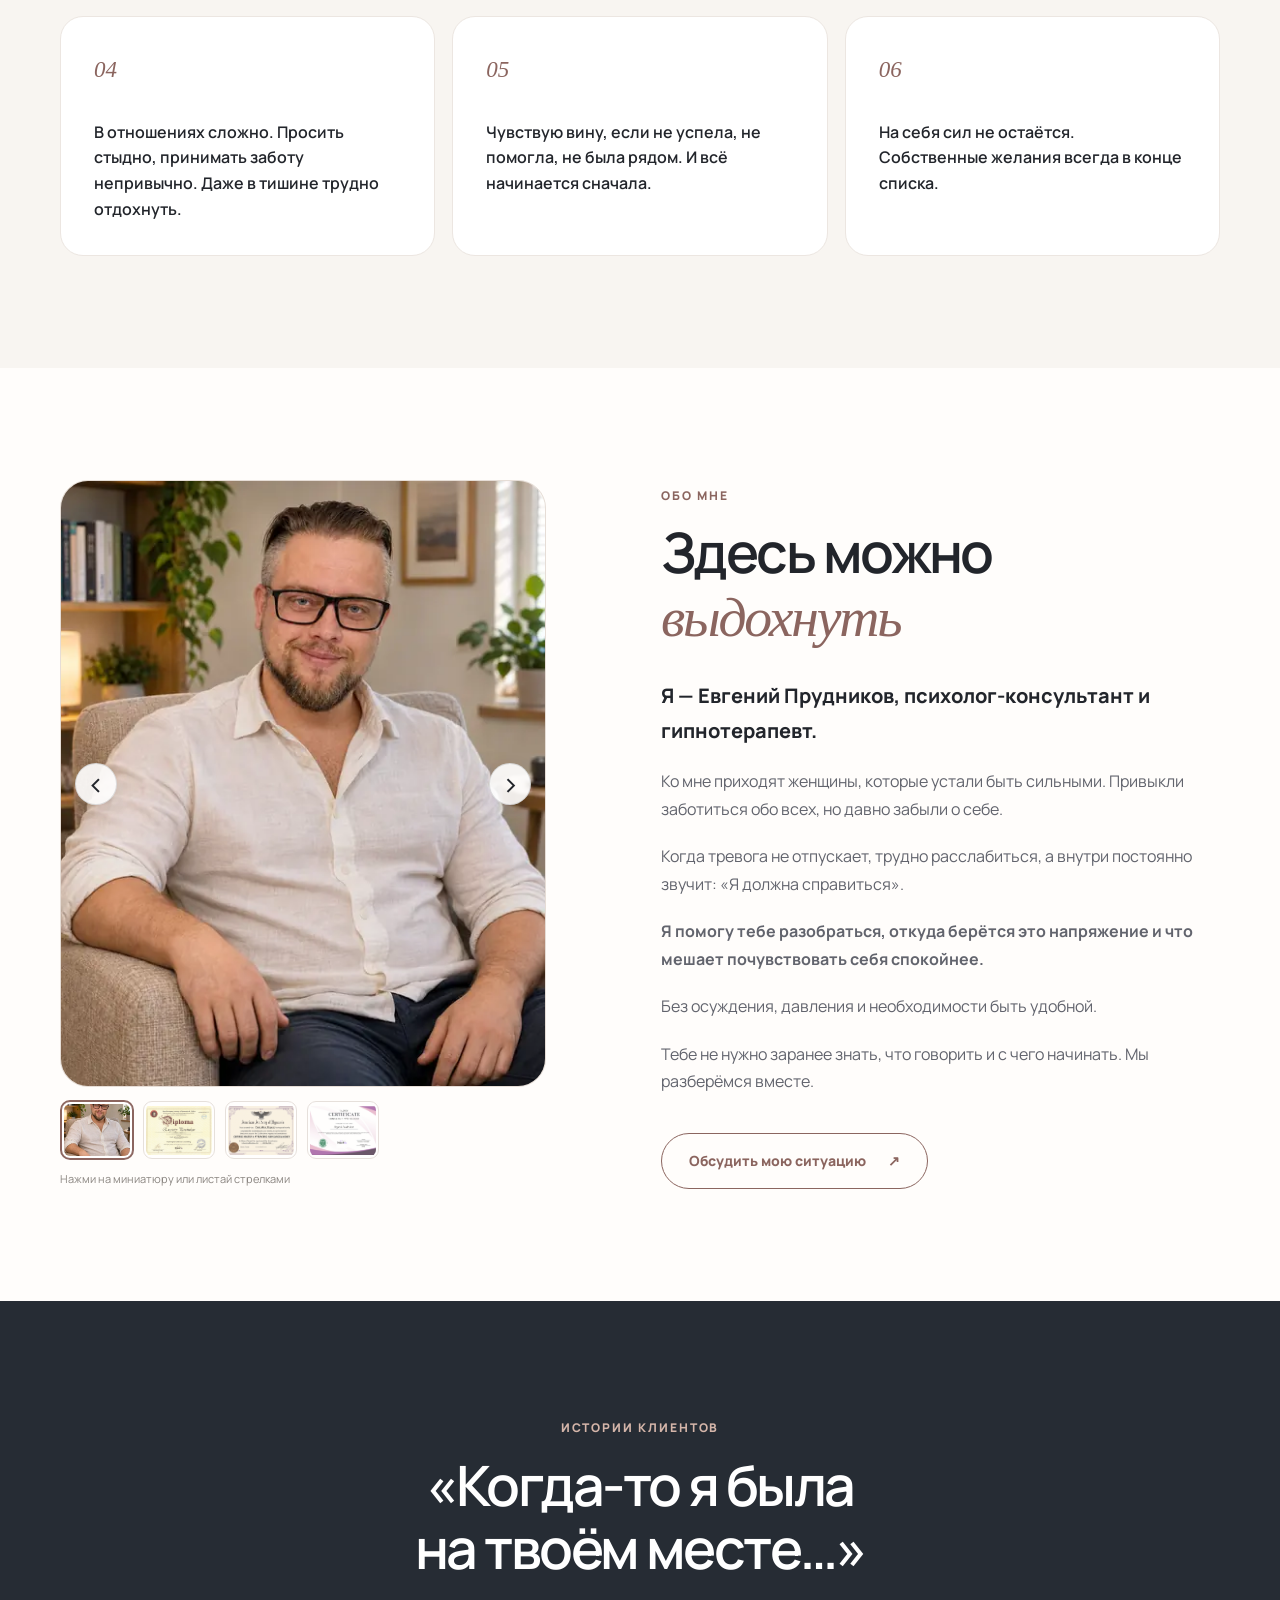
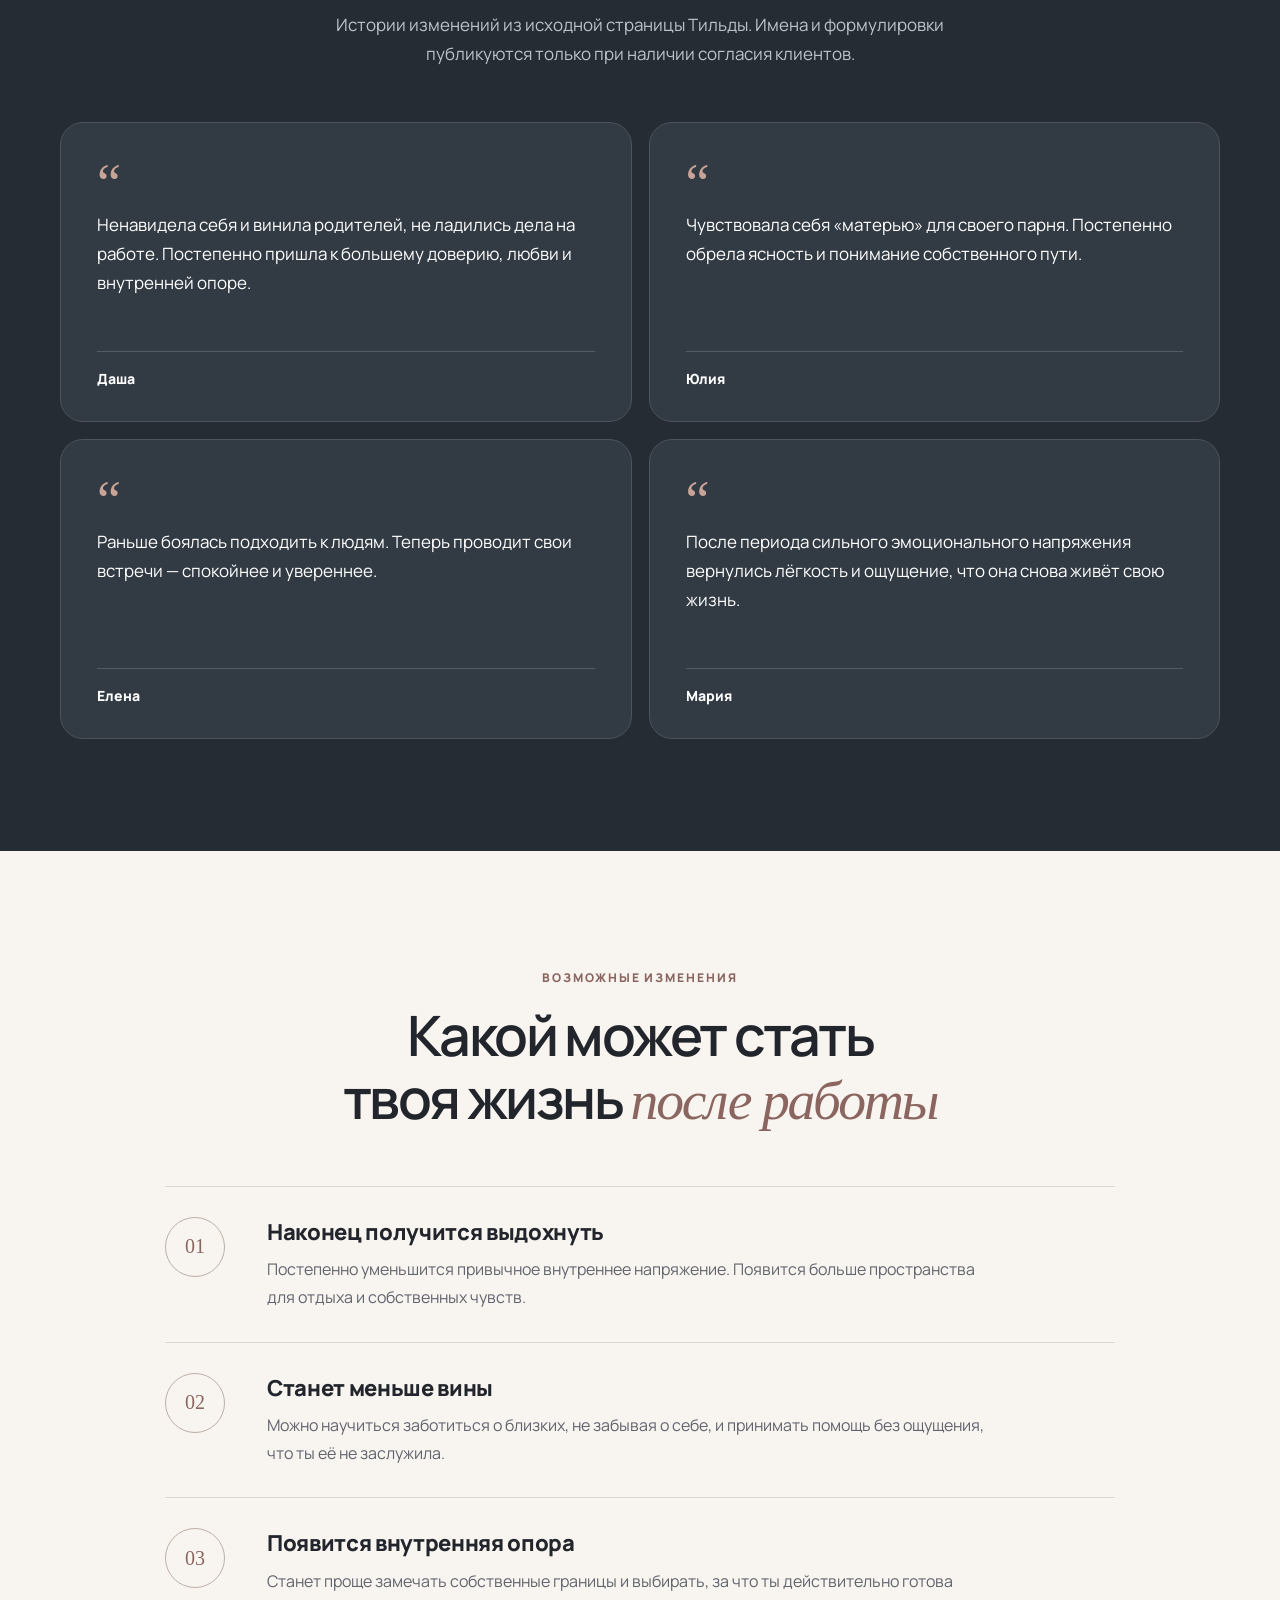
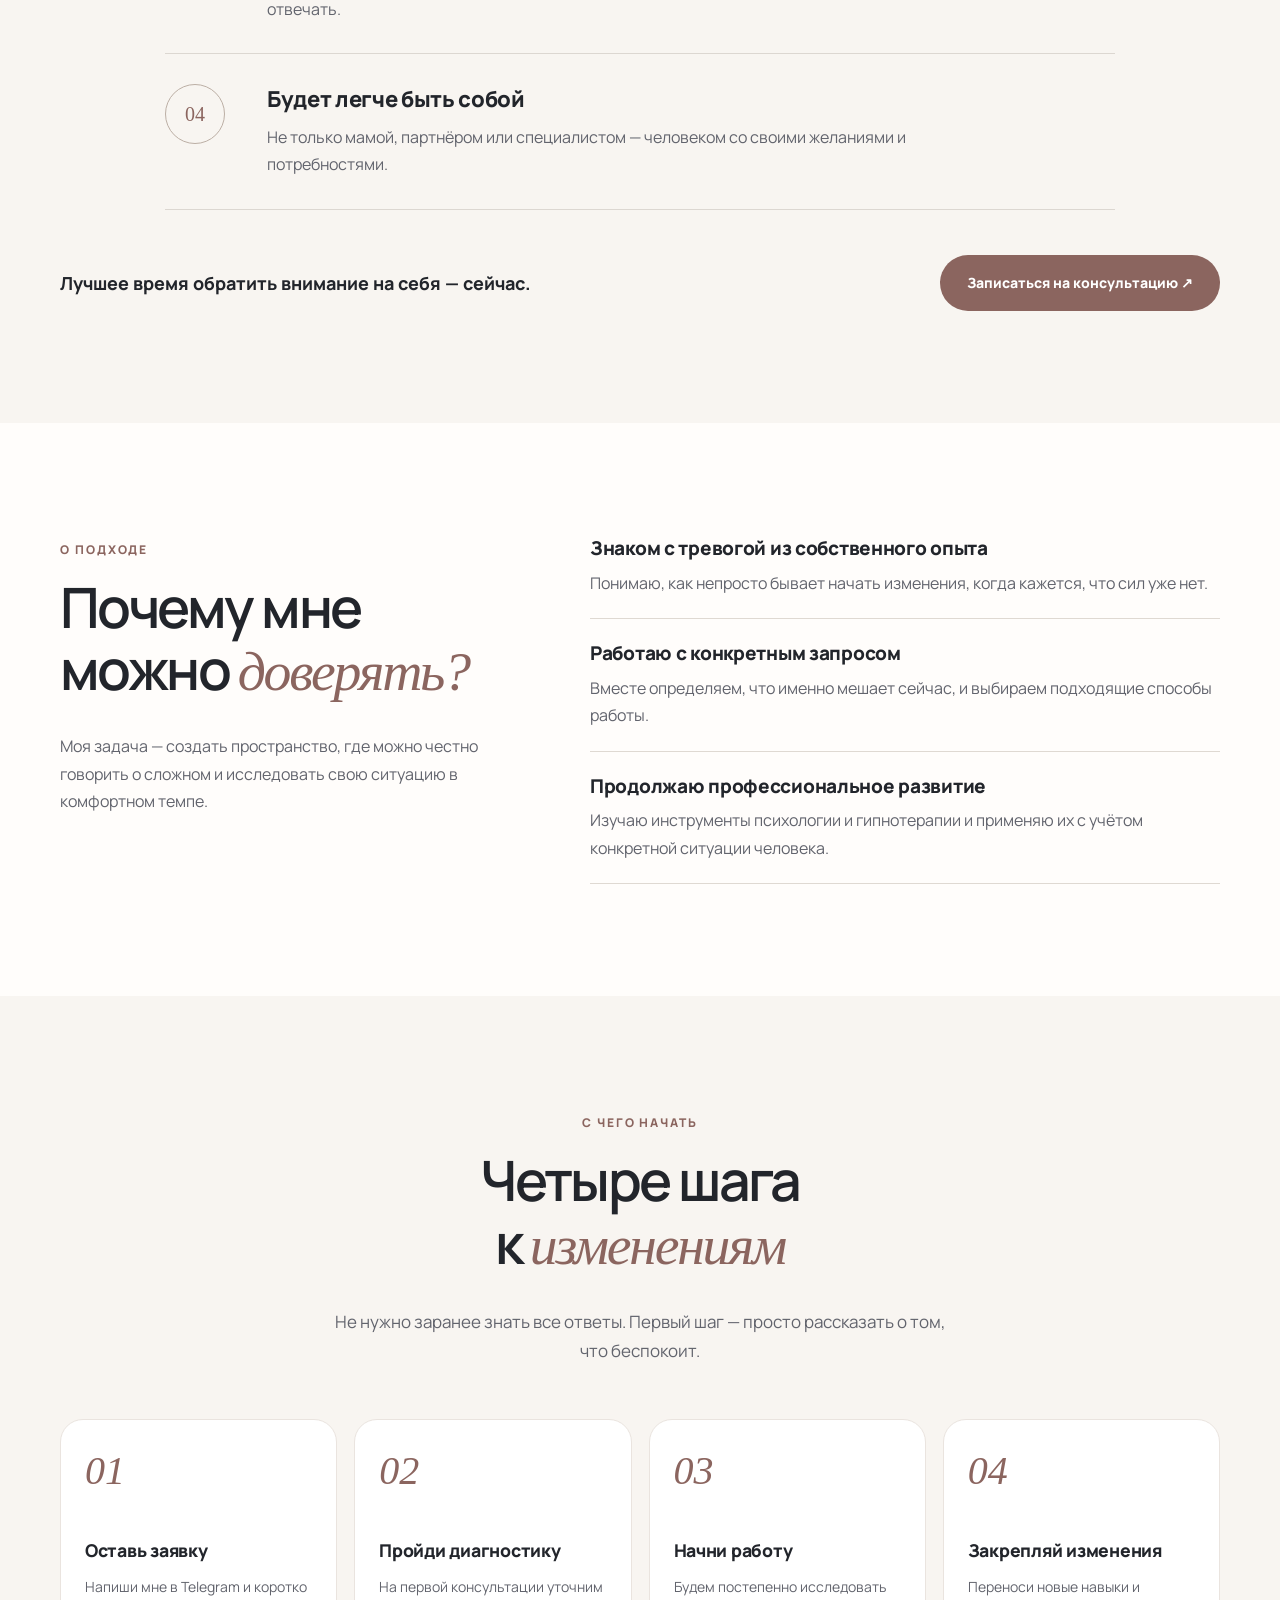
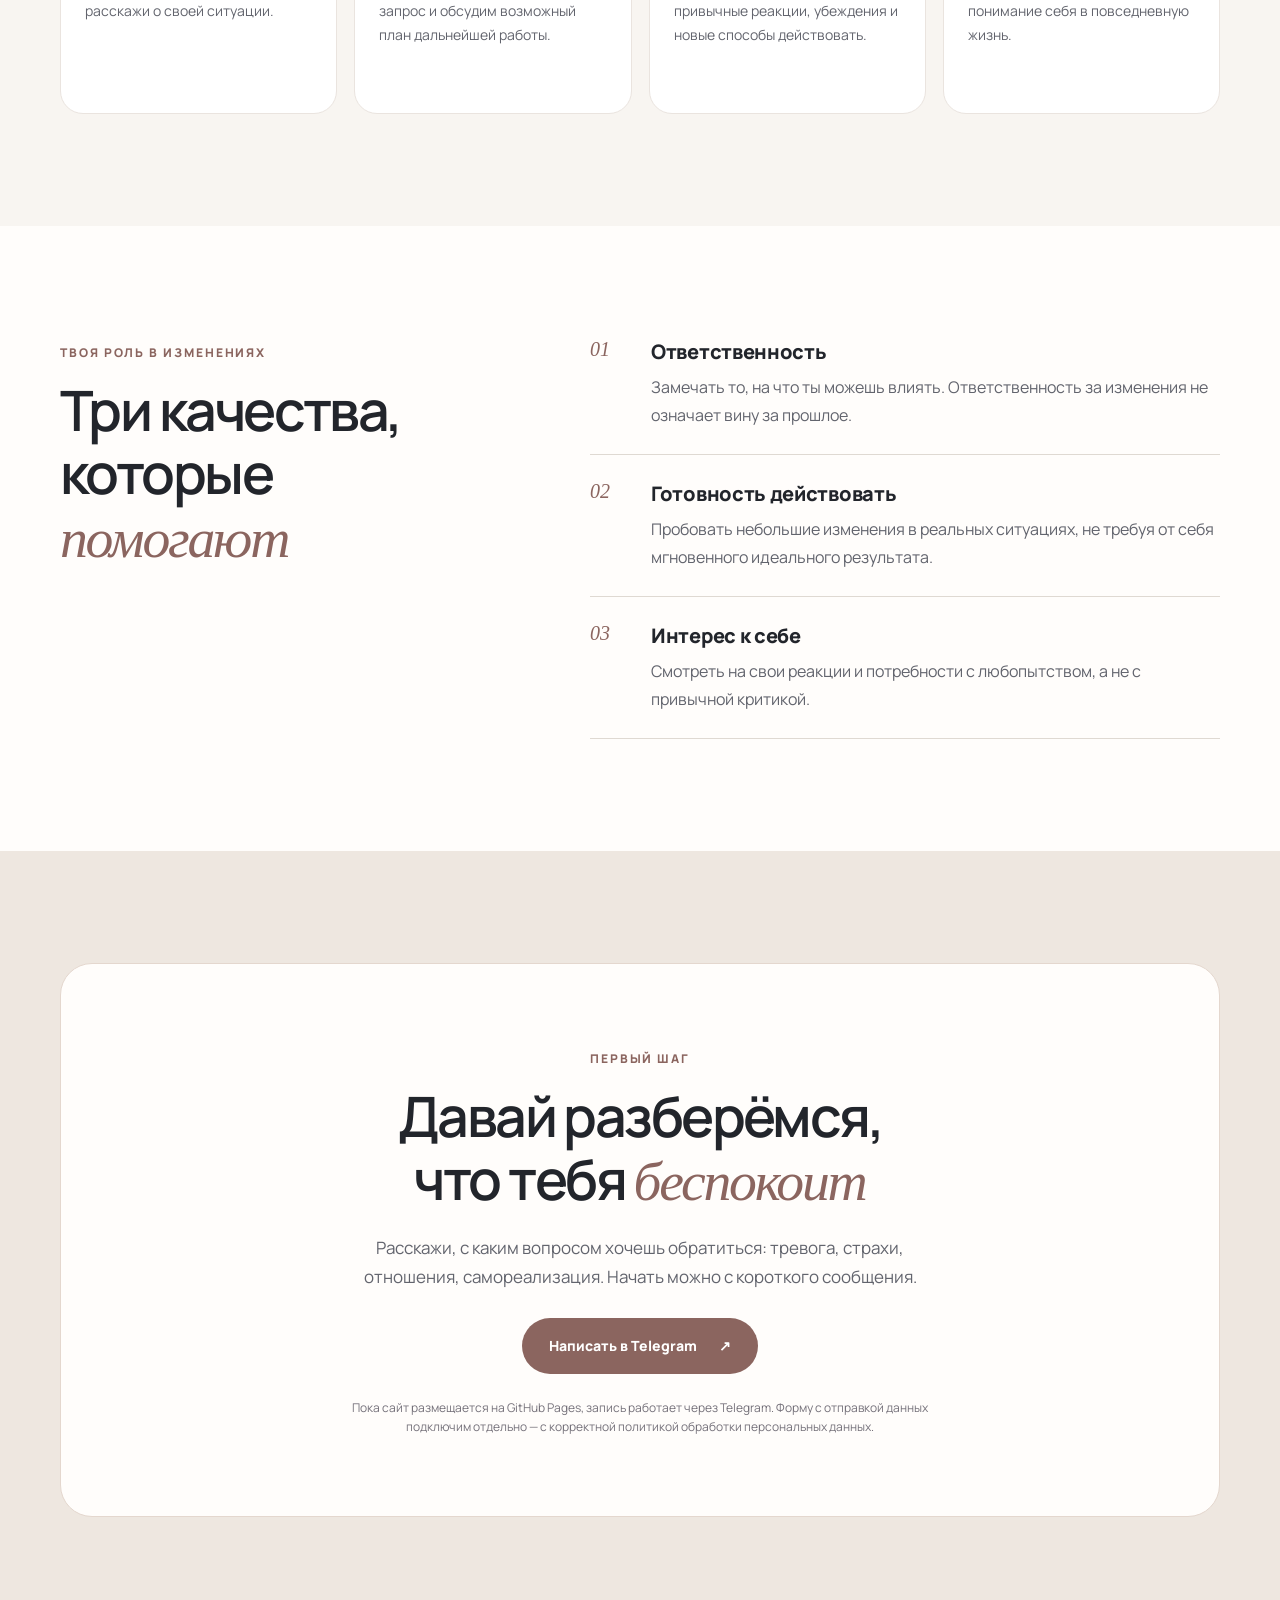
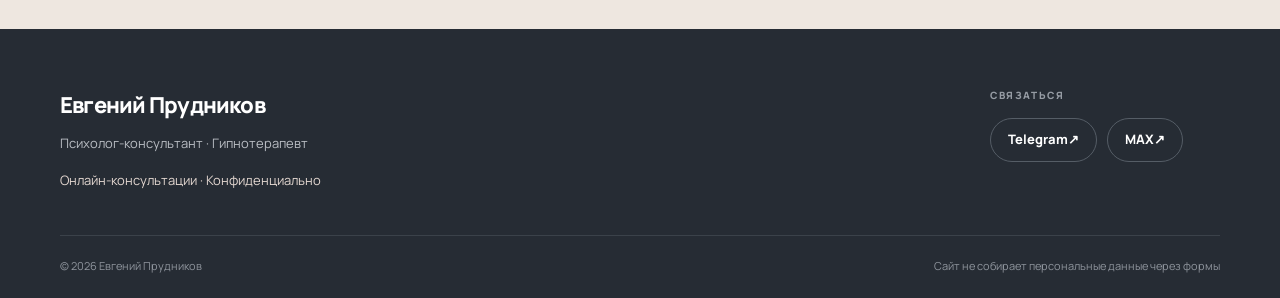
==== commit f1ca404f: "Add MAX profile link to index.html" ====
--- a/index.html
+++ b/index.html
@@ -220,7 +220,7 @@
           <span class="footer-label">Связаться</span>
           <div class="footer-channels">
             <a href="https://t.me/Evgeniy_Prudnikov" target="_blank" rel="noopener noreferrer">Telegram <span aria-hidden="true">↗</span></a>
-            <span class="footer-channel footer-channel-max">MAX</span>
+            <a class="footer-channel-max" href="https://max.ru/u/f9LHodD0cOLrOhYgmbB7oWa8JRW9v6Seu93uTC-szQc6cpNjHVHmdXVYvw8" target="_blank" rel="noopener noreferrer">MAX <span aria-hidden="true">↗</span></a>
           </div>
         </div>
       </div>
--- a/style.css
+++ b/style.css
@@ -42,3 +42,49 @@
   .gallery-thumb{flex-basis:64px;height:52px}
   .gallery-hint{font-size:10px}
 }
+
+
+/* Персональная шапка */
+.brand{display:flex;flex-direction:column;justify-content:center;gap:2px;min-width:190px;line-height:1.2}
+.brand-name{font-size:15px;font-weight:800;letter-spacing:-.025em;color:var(--ink)}
+.brand-role{font-size:10px;font-weight:600;letter-spacing:.015em;color:#77737a}
+.nav .nav-cta{padding:11px 18px;border-color:#9d8b83;background:transparent}
+.nav .nav-cta:hover{background:#f3ece9;color:var(--ink);border-color:var(--rose)}
+
+/* Спокойный подвал */
+.footer{background:var(--dark);color:#fff;padding:58px 0 24px}
+.footer-main{display:flex;align-items:flex-start;justify-content:space-between;gap:60px;padding-bottom:44px}
+.footer-brand-block{max-width:440px}
+.footer-brand{display:inline-block;font-size:22px;font-weight:800;letter-spacing:-.035em;margin-bottom:8px}
+.footer-brand-block p{margin:0;color:#b9bdc3;font-size:13px;line-height:1.6}
+.footer-brand-block .footer-trust{margin-top:16px;color:#e3d7d0}
+.footer-contact{min-width:230px}
+.footer-label{display:block;margin-bottom:13px;color:#969ca4;font-size:10px;font-weight:800;letter-spacing:.16em;text-transform:uppercase}
+.footer-channels{display:flex;gap:10px;flex-wrap:wrap}
+.footer-channels a,.footer-channel{display:inline-flex;align-items:center;justify-content:center;min-height:44px;padding:10px 17px;border:1px solid #555d66;border-radius:999px;font-size:13px;font-weight:750;line-height:1;color:#fff}
+.footer-channels a{transition:background .2s,border-color .2s,transform .2s}
+.footer-channels a:hover{background:#363f49;border-color:#79828c;transform:translateY(-1px)}
+.footer-channel-max{color:#aeb3b9;border-color:#414850;cursor:default}
+.footer-bottom{display:flex;align-items:center;justify-content:space-between;gap:24px;padding-top:22px;border-top:1px solid #3b424a}
+.footer-bottom small{color:#8f959d;font-size:11px;line-height:1.5}
+
+@media(max-width:900px){
+  .brand{min-width:0}
+  .nav{gap:15px}
+  .nav a{font-size:12px}
+}
+@media(max-width:800px){
+  .brand-name{font-size:14px}
+  .brand-role{font-size:9px}
+  .footer-main{flex-direction:column;gap:30px;padding-bottom:34px}
+  .footer-contact{min-width:0}
+  .footer-bottom{align-items:flex-start;flex-direction:column;gap:8px}
+}
+@media(max-width:540px){
+  .brand-role{display:none}
+  .brand-name{font-size:14px}
+  .footer{padding:46px 0 22px}
+  .footer-brand{font-size:20px}
+  .footer-channels{width:100%}
+  .footer-channels a,.footer-channel{flex:1 1 auto}
+}
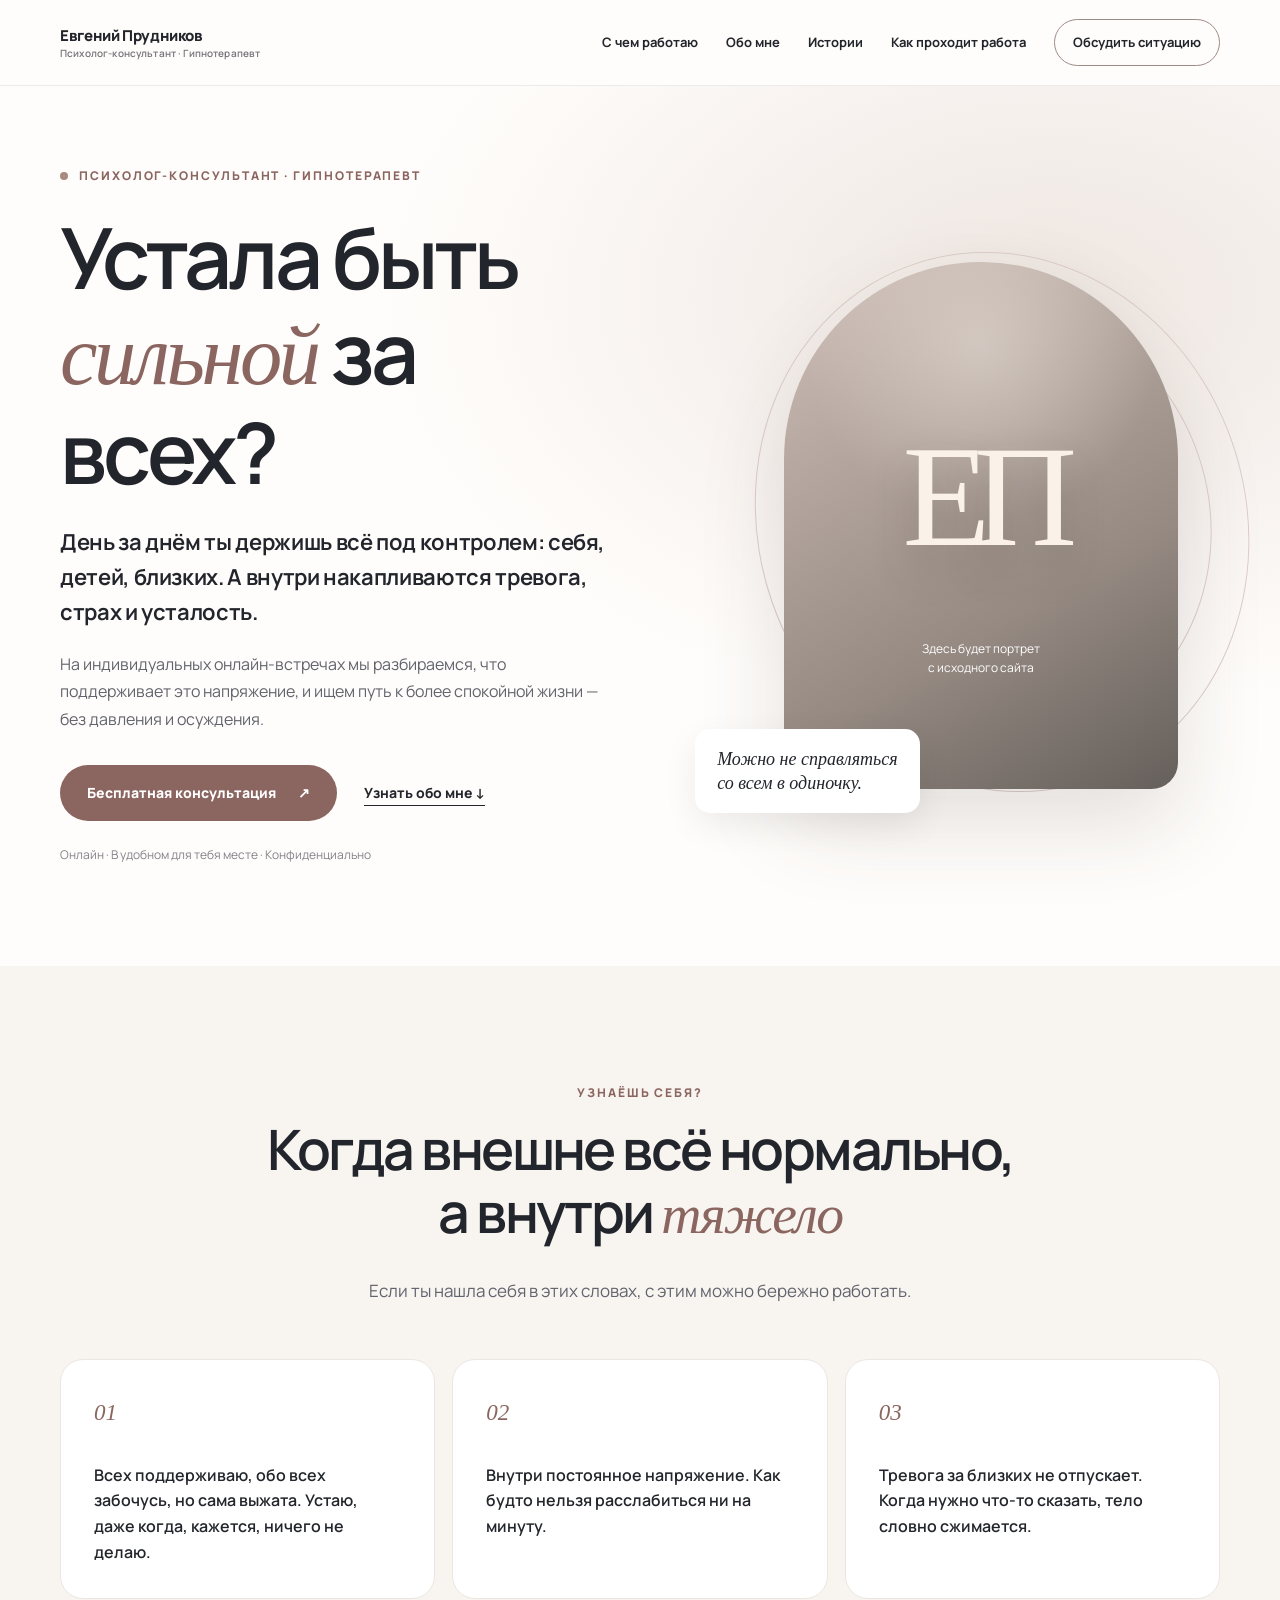
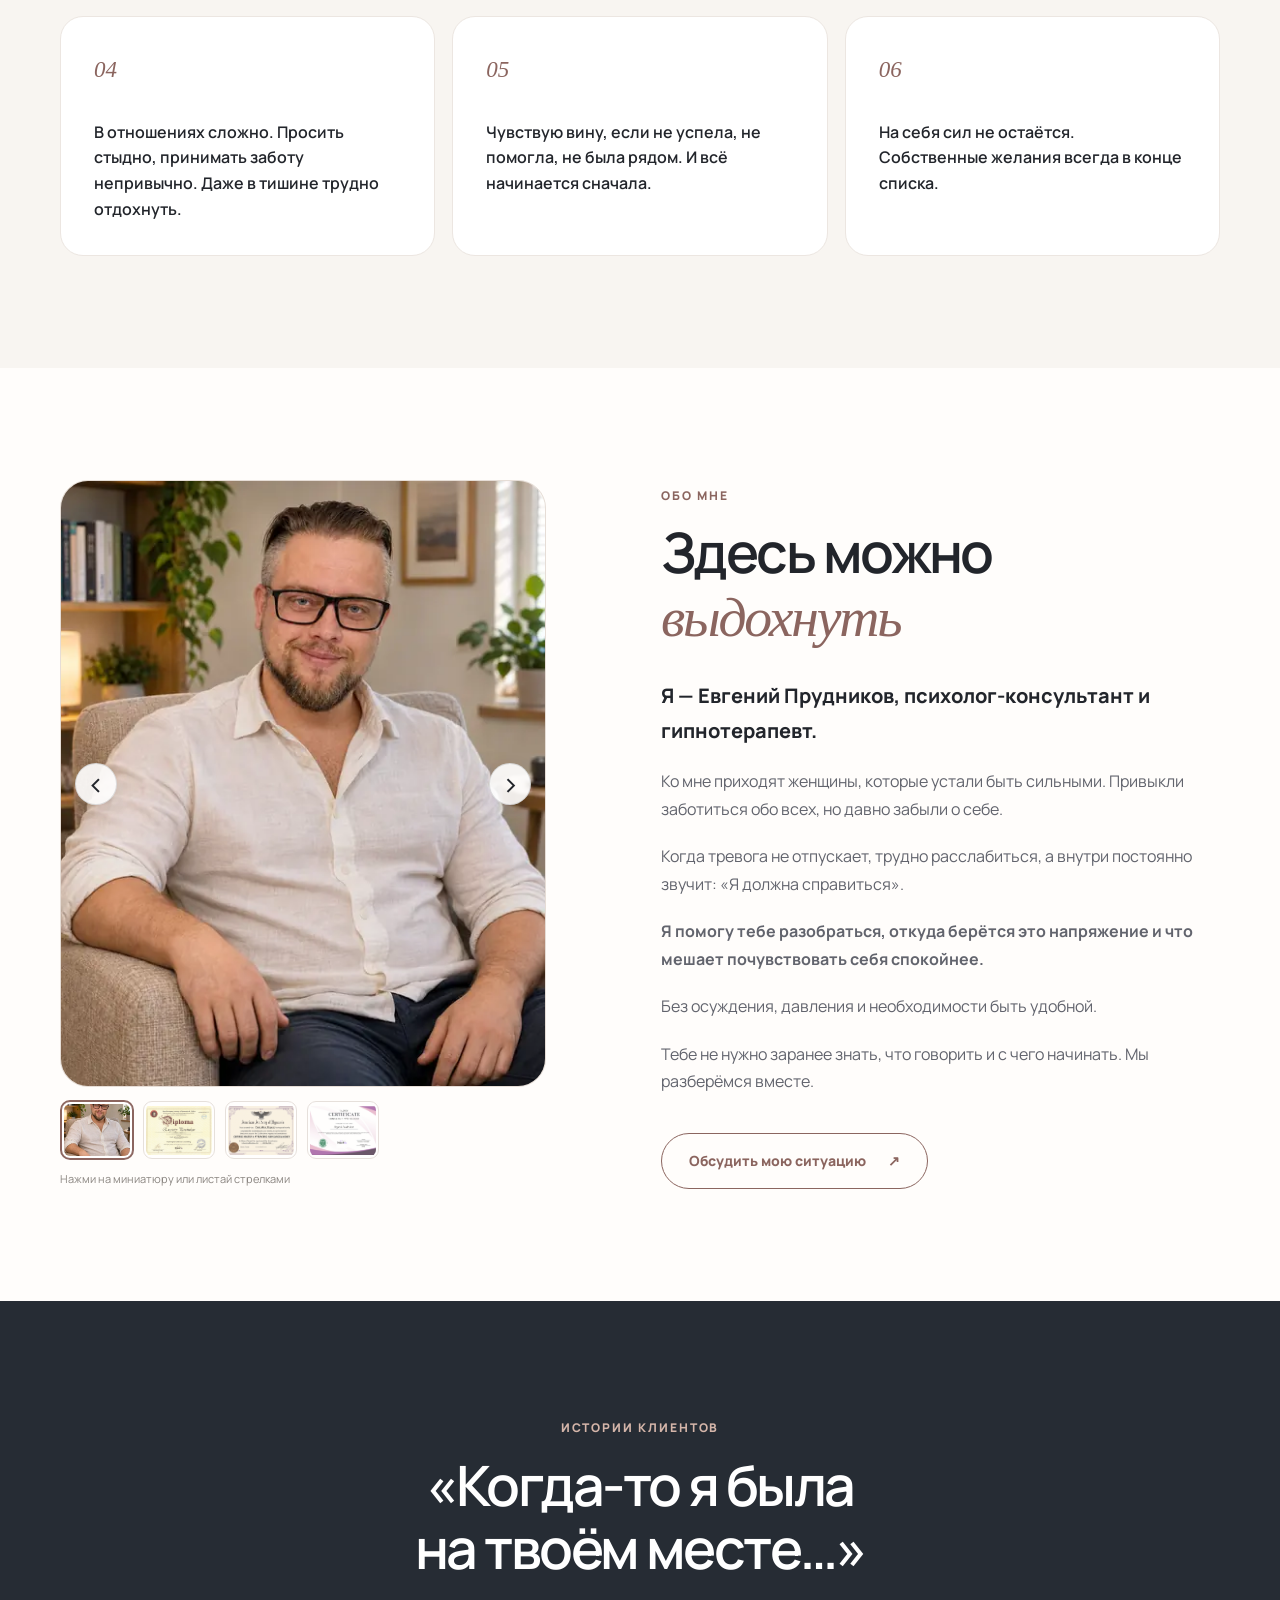
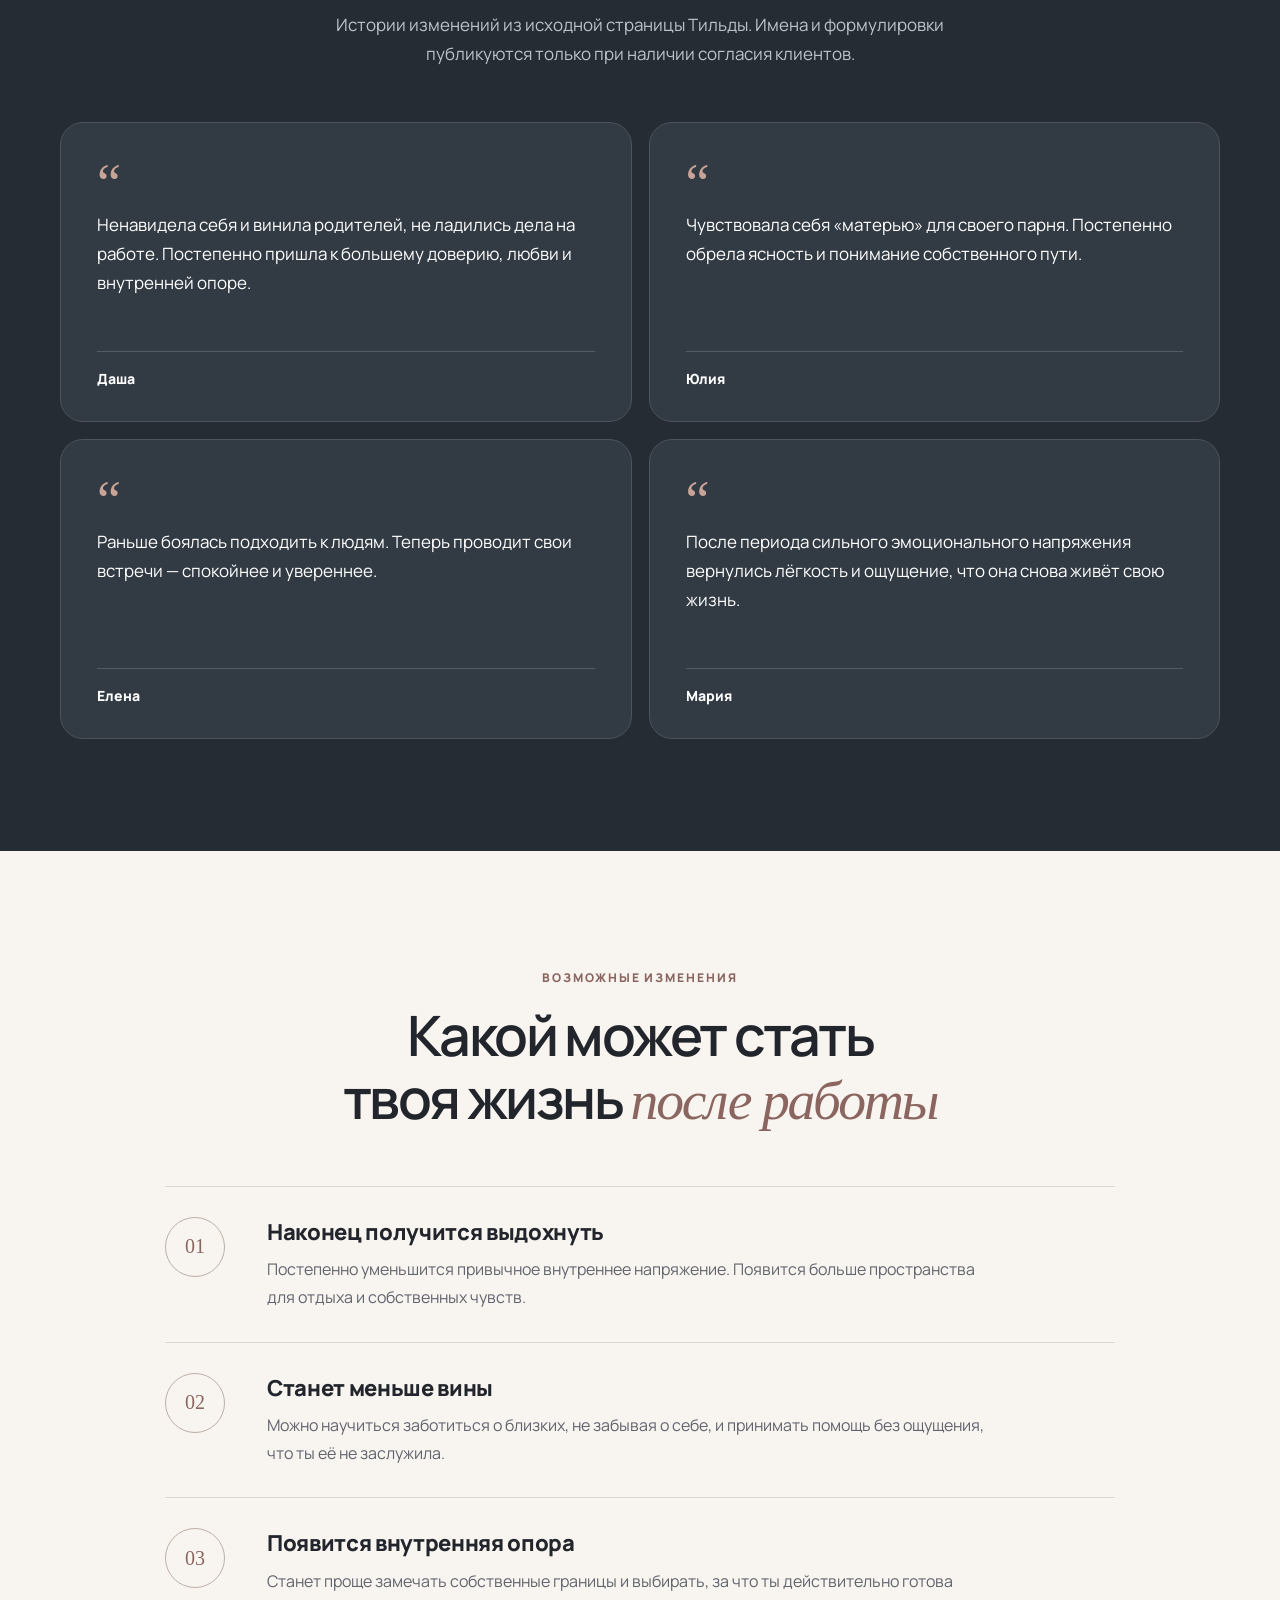
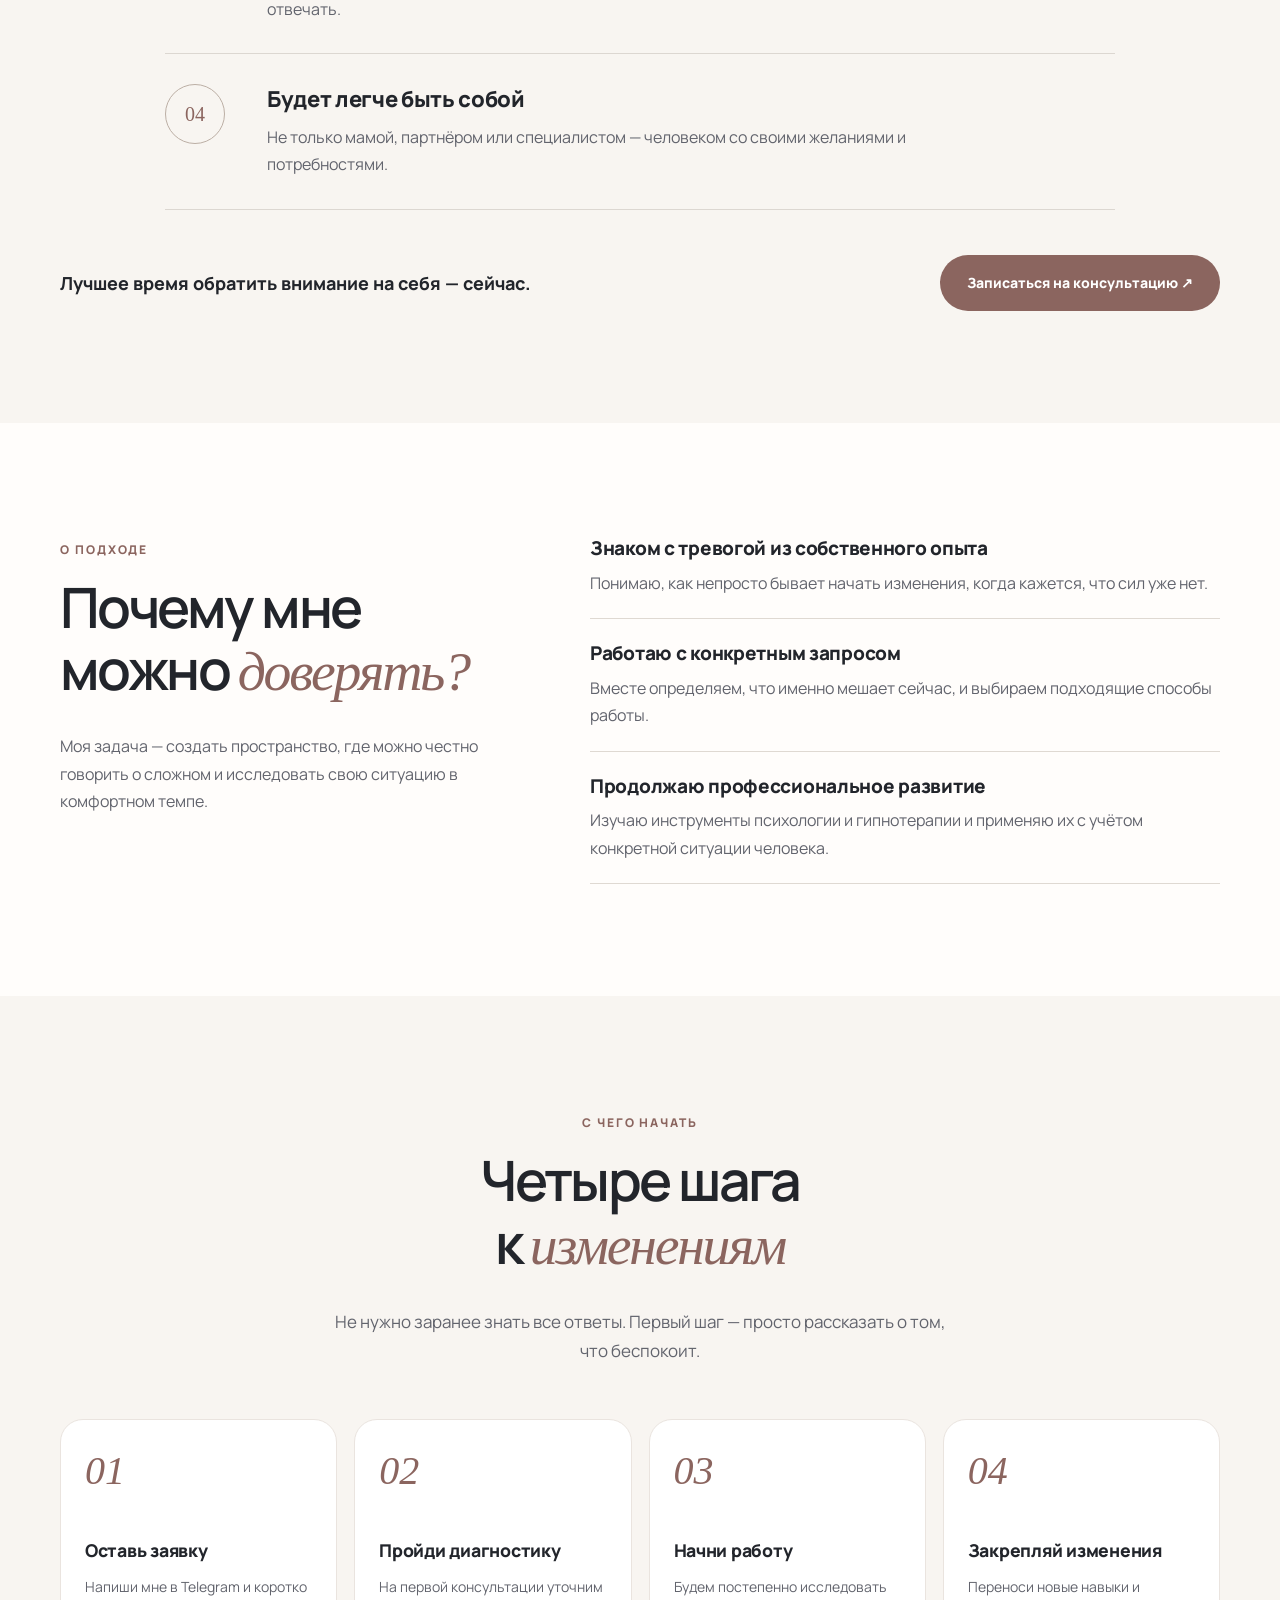
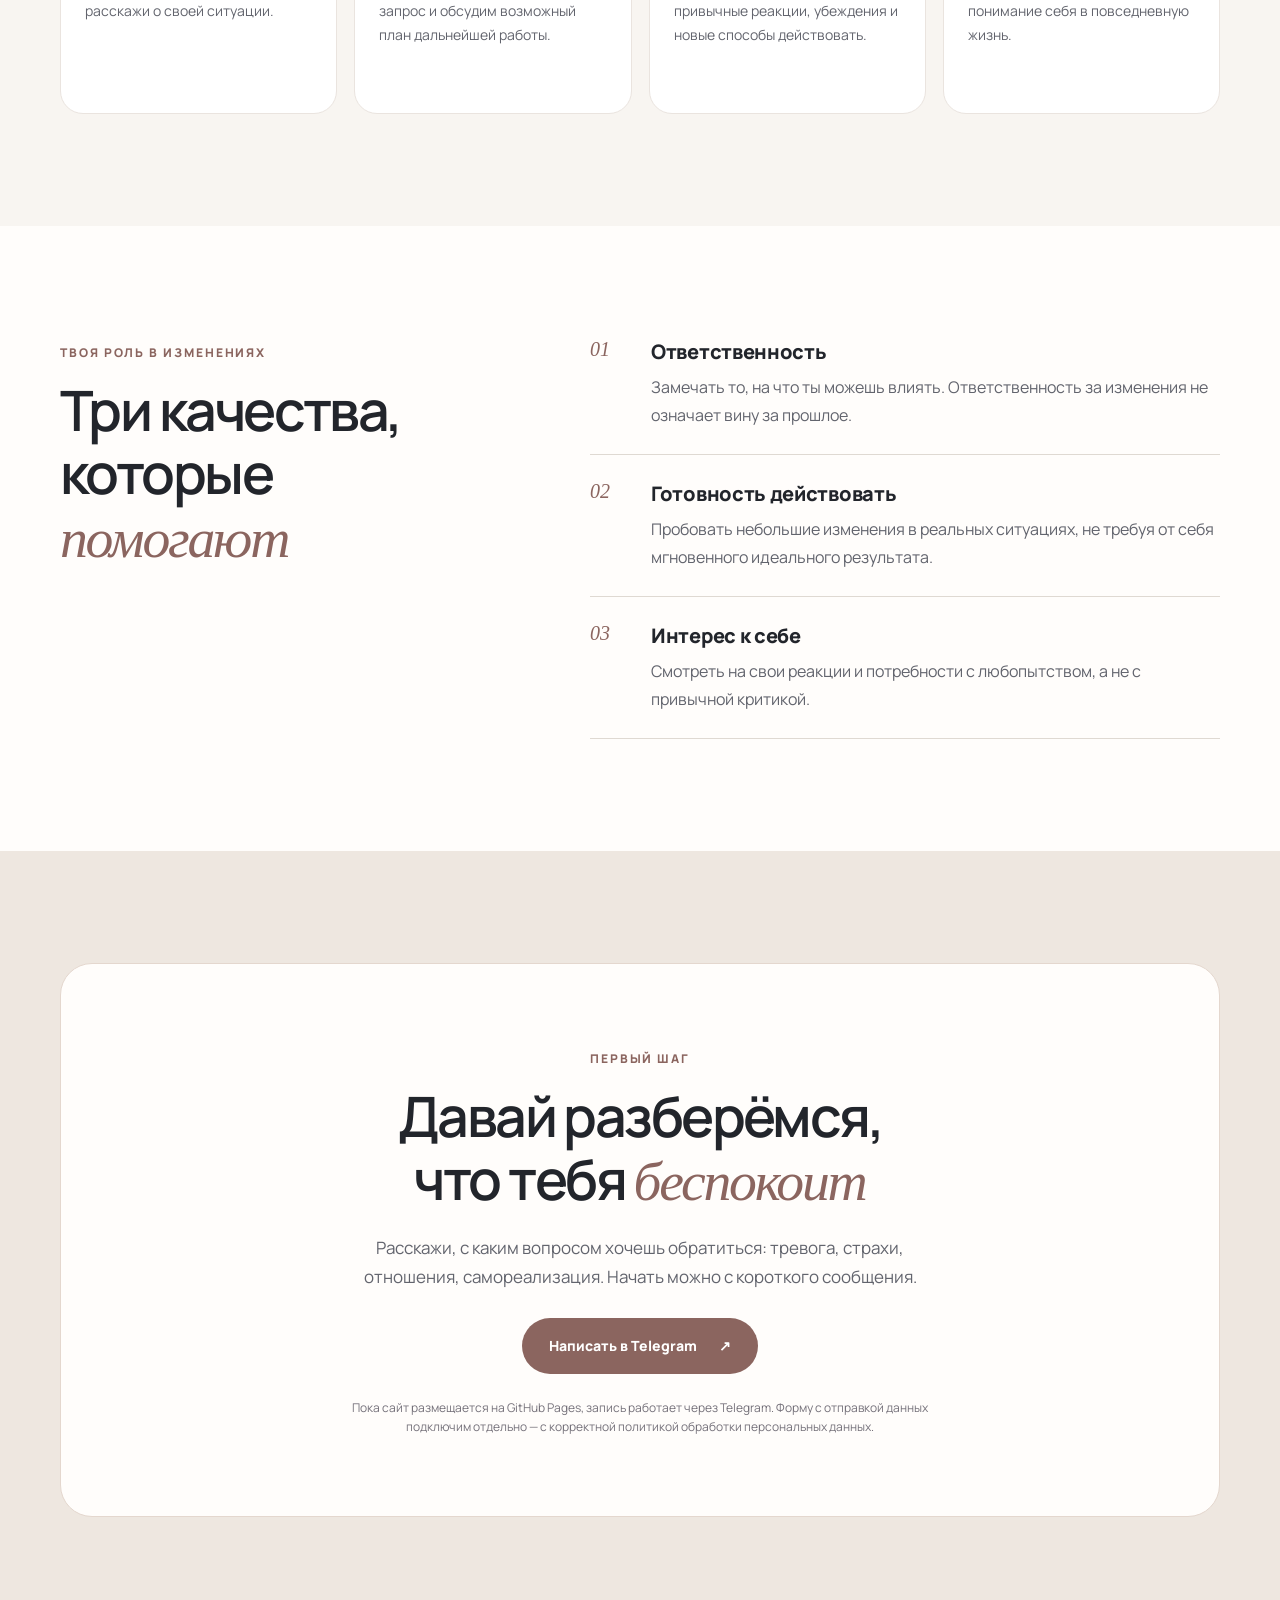
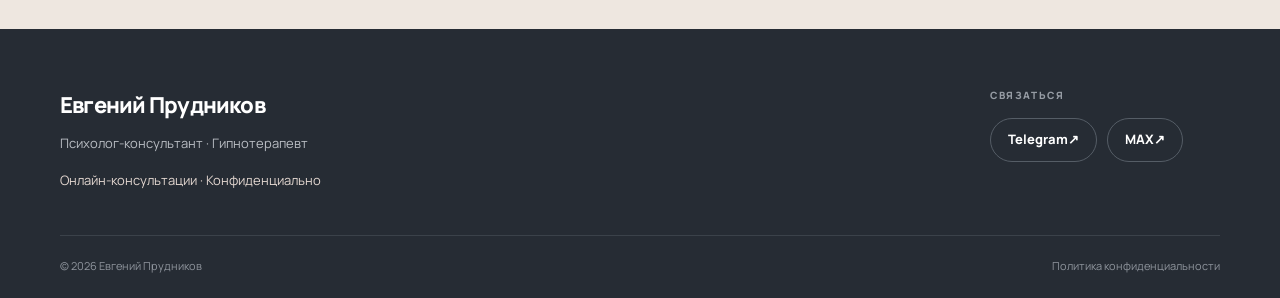
==== commit e88b36ed: "Add privacy policy link to index.html" ====
--- a/index.html
+++ b/index.html
@@ -226,7 +226,7 @@
       </div>
       <div class="footer-bottom">
         <small>© <span id="year">2026</span> Евгений Прудников</small>
-        <small>Сайт не собирает персональные данные через формы</small>
+        <small><a href="./privacy/">Политика конфиденциальности</a></small>
       </div>
     </div>
   </footer>
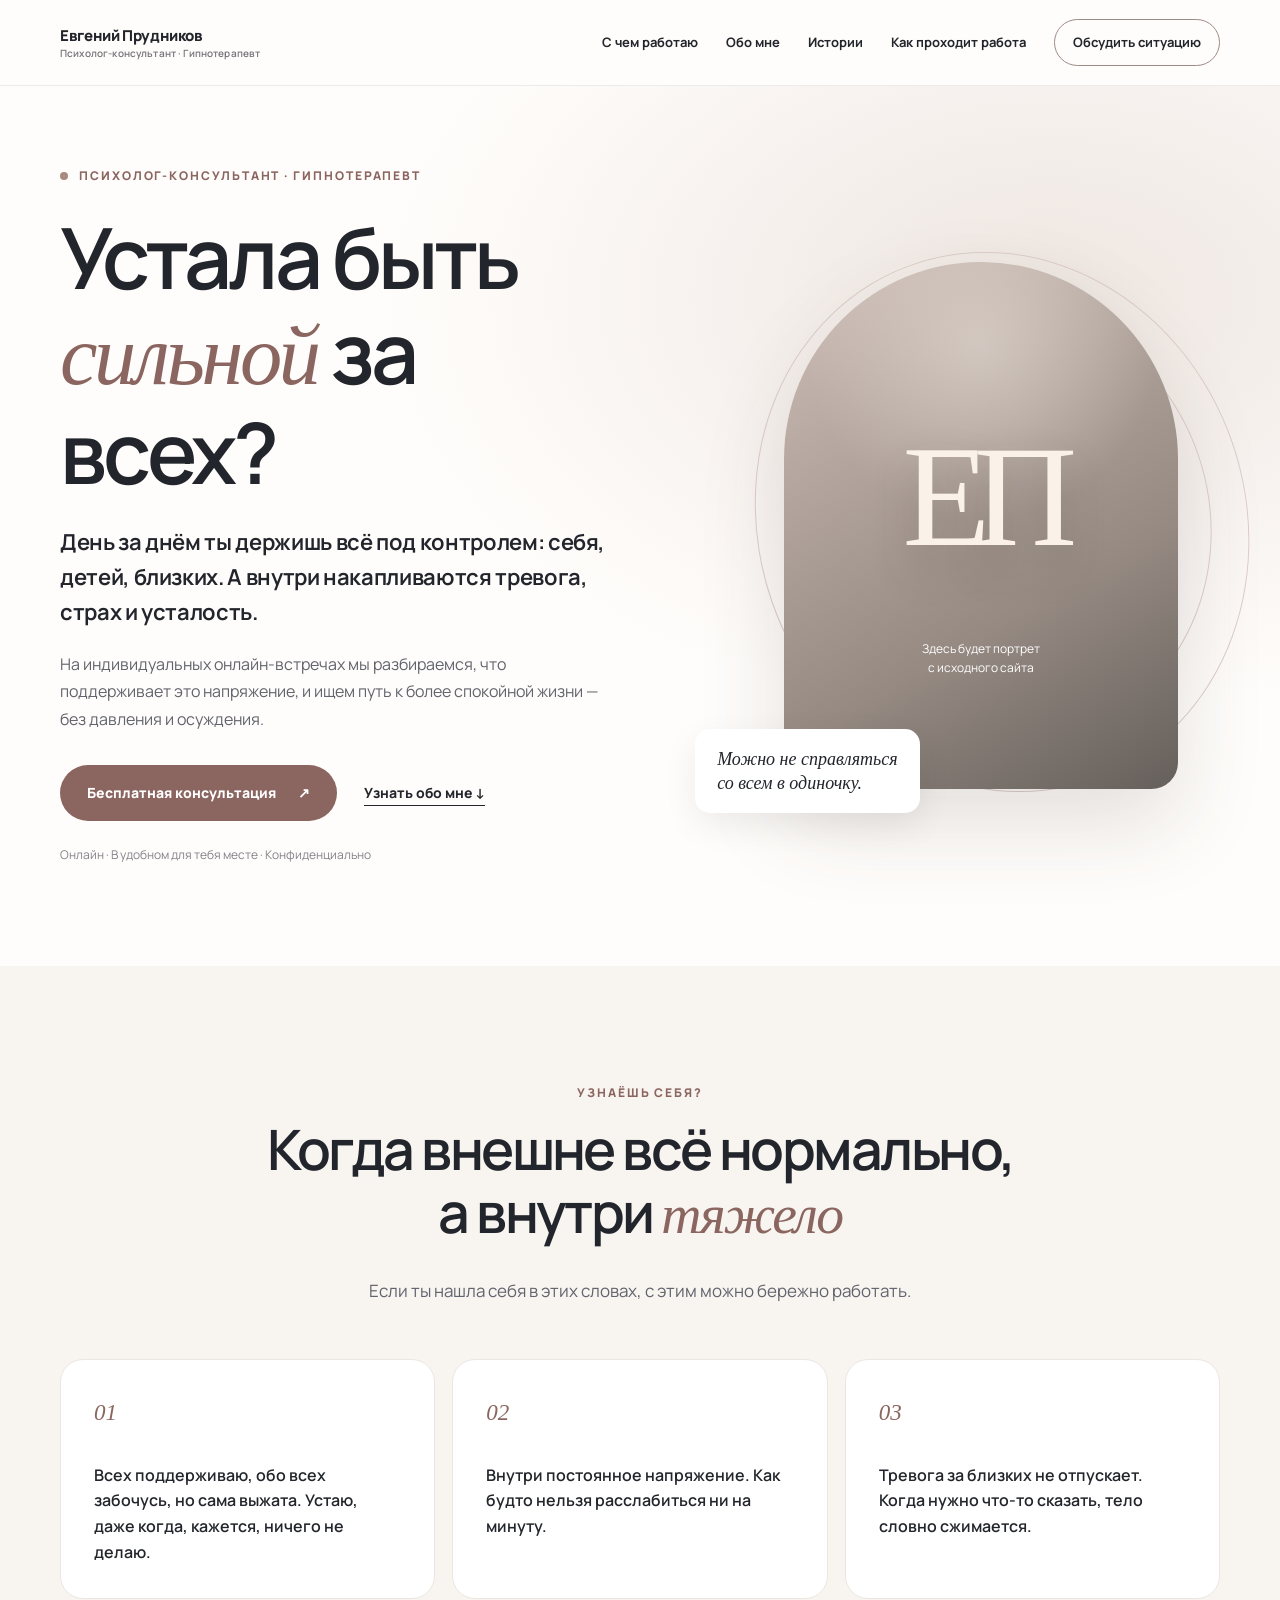
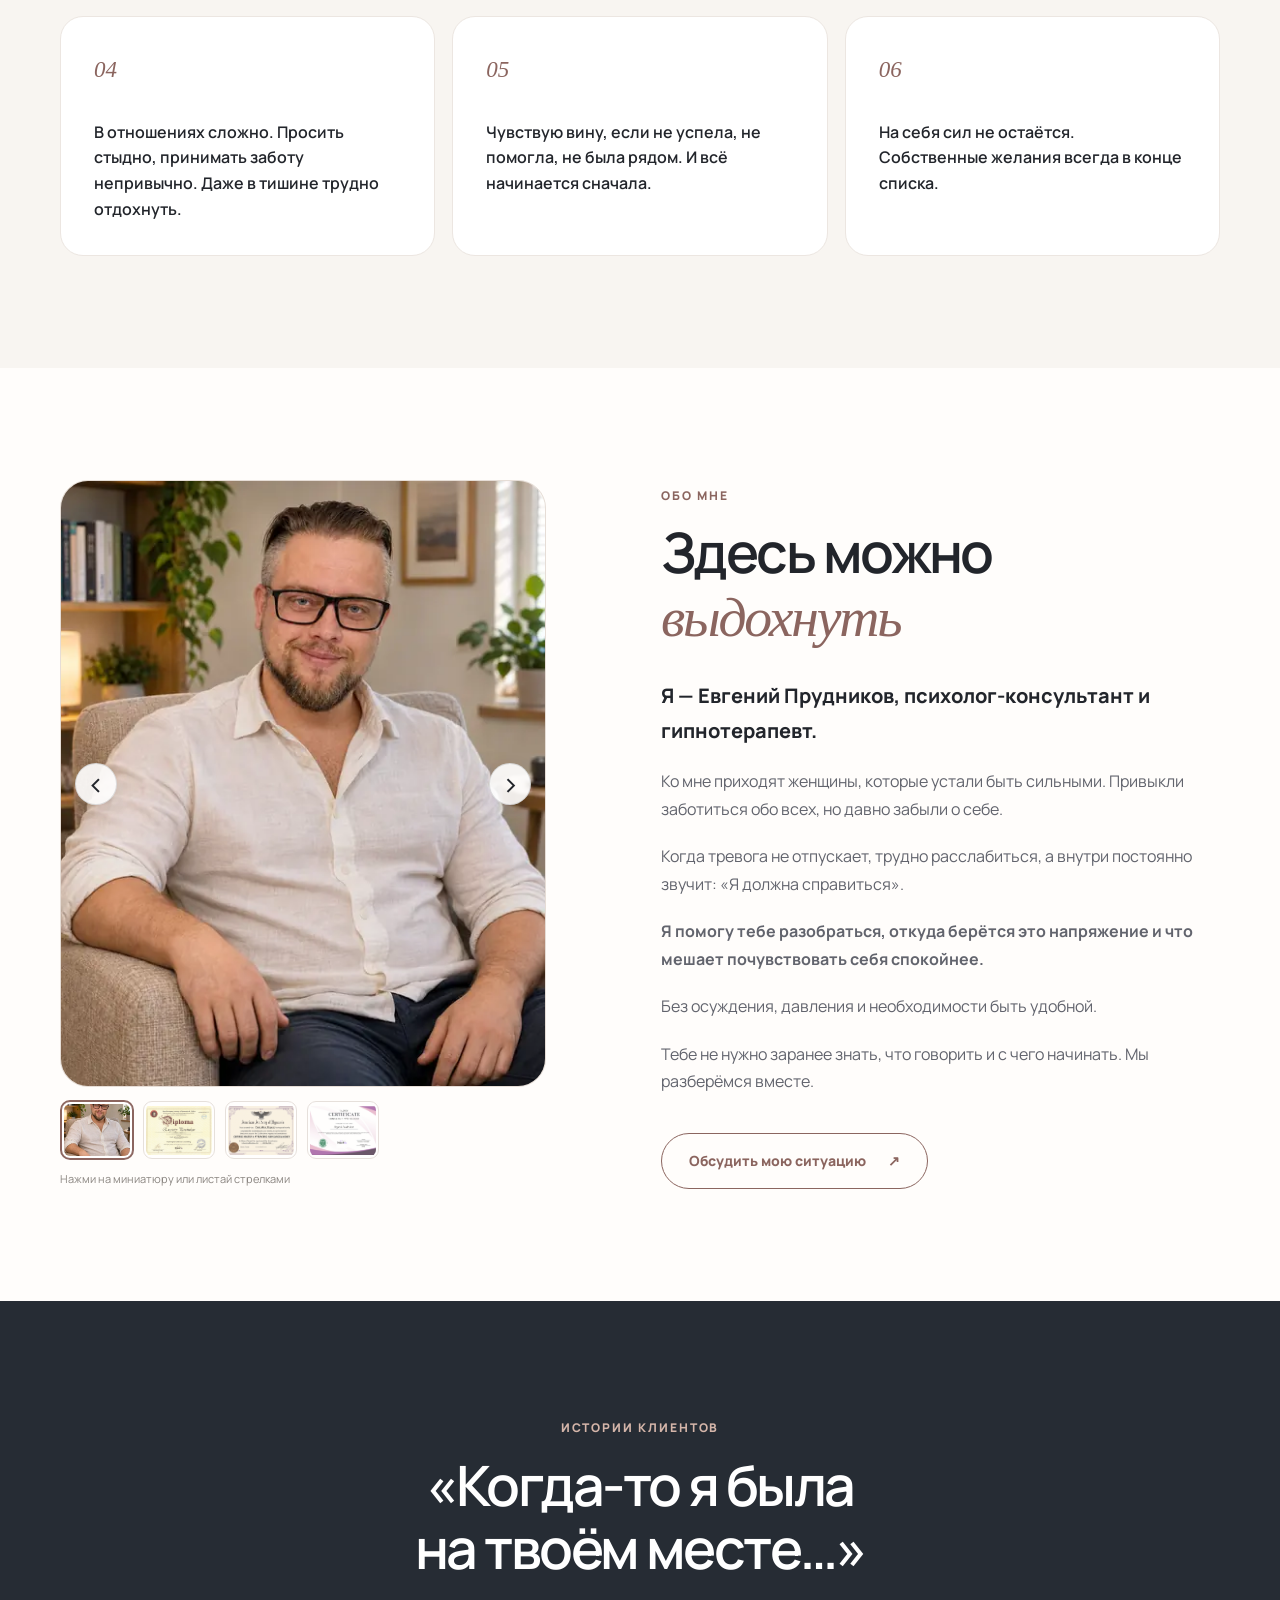
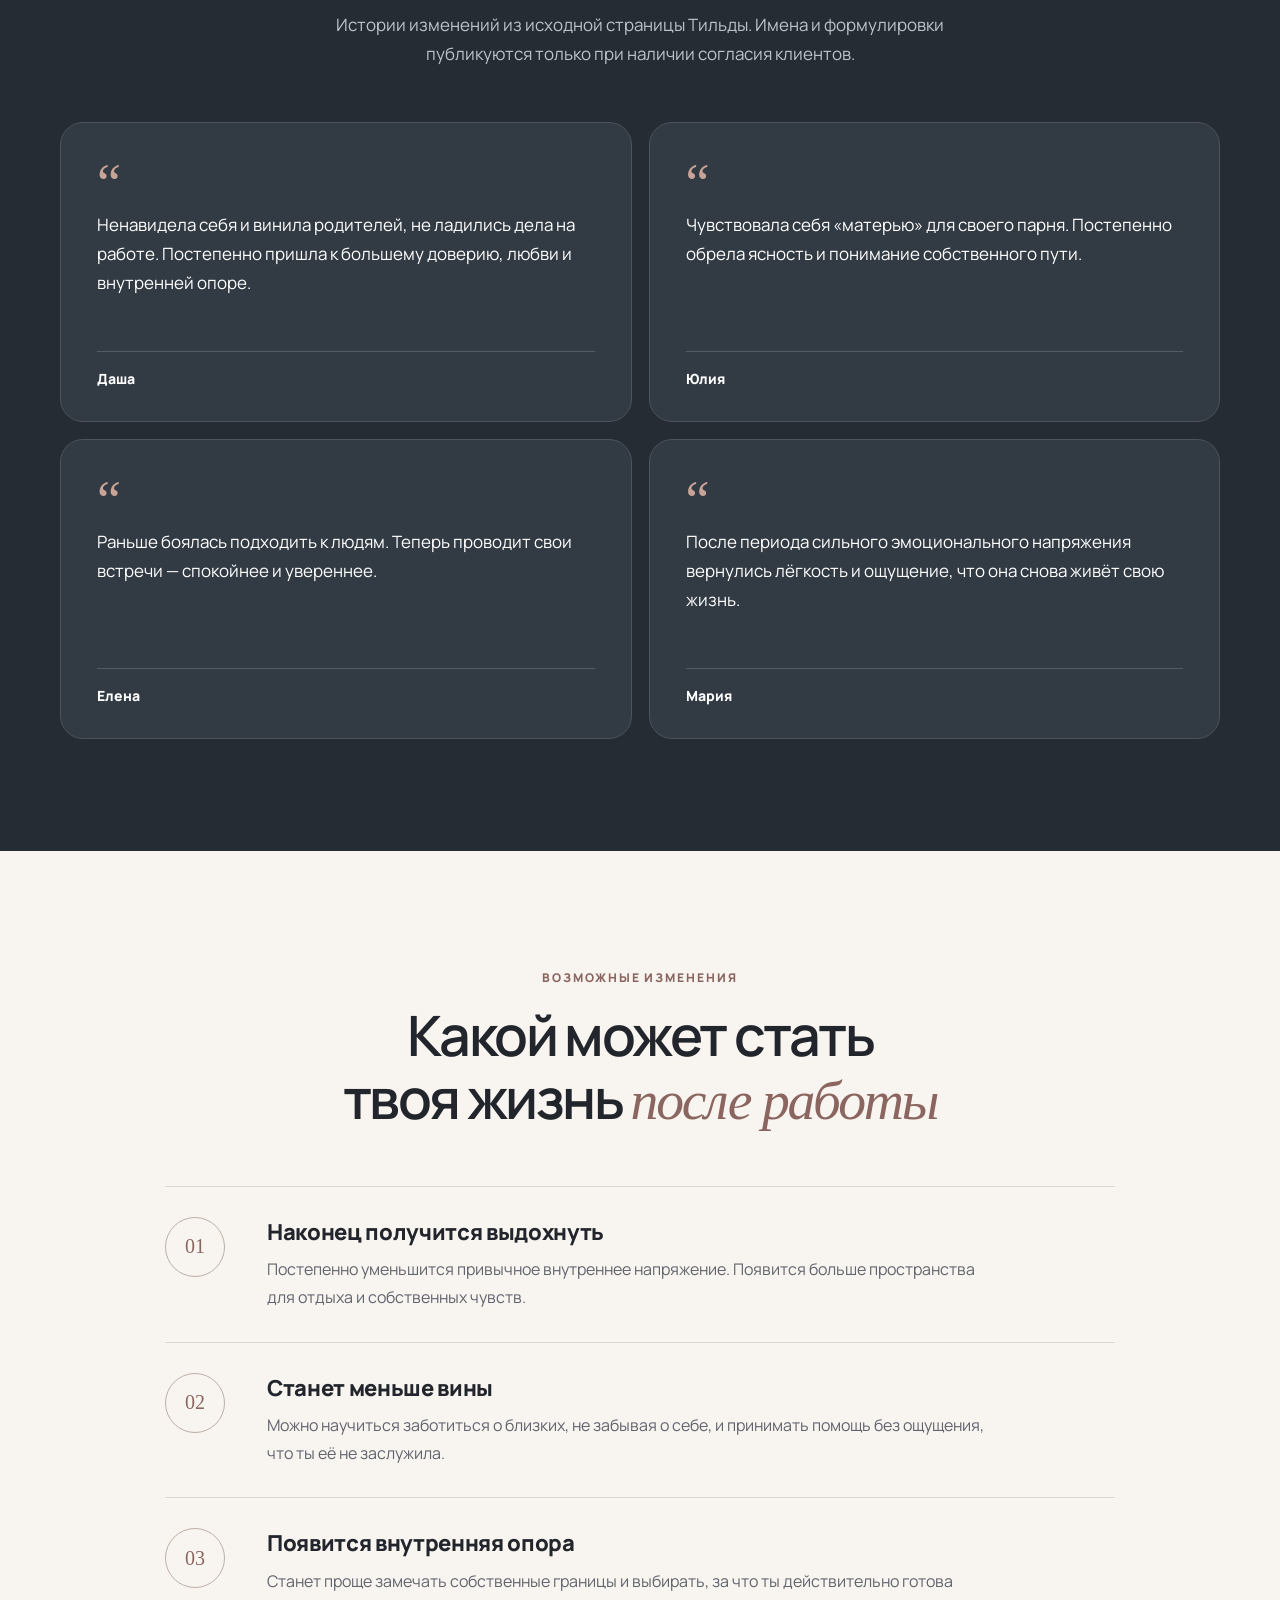
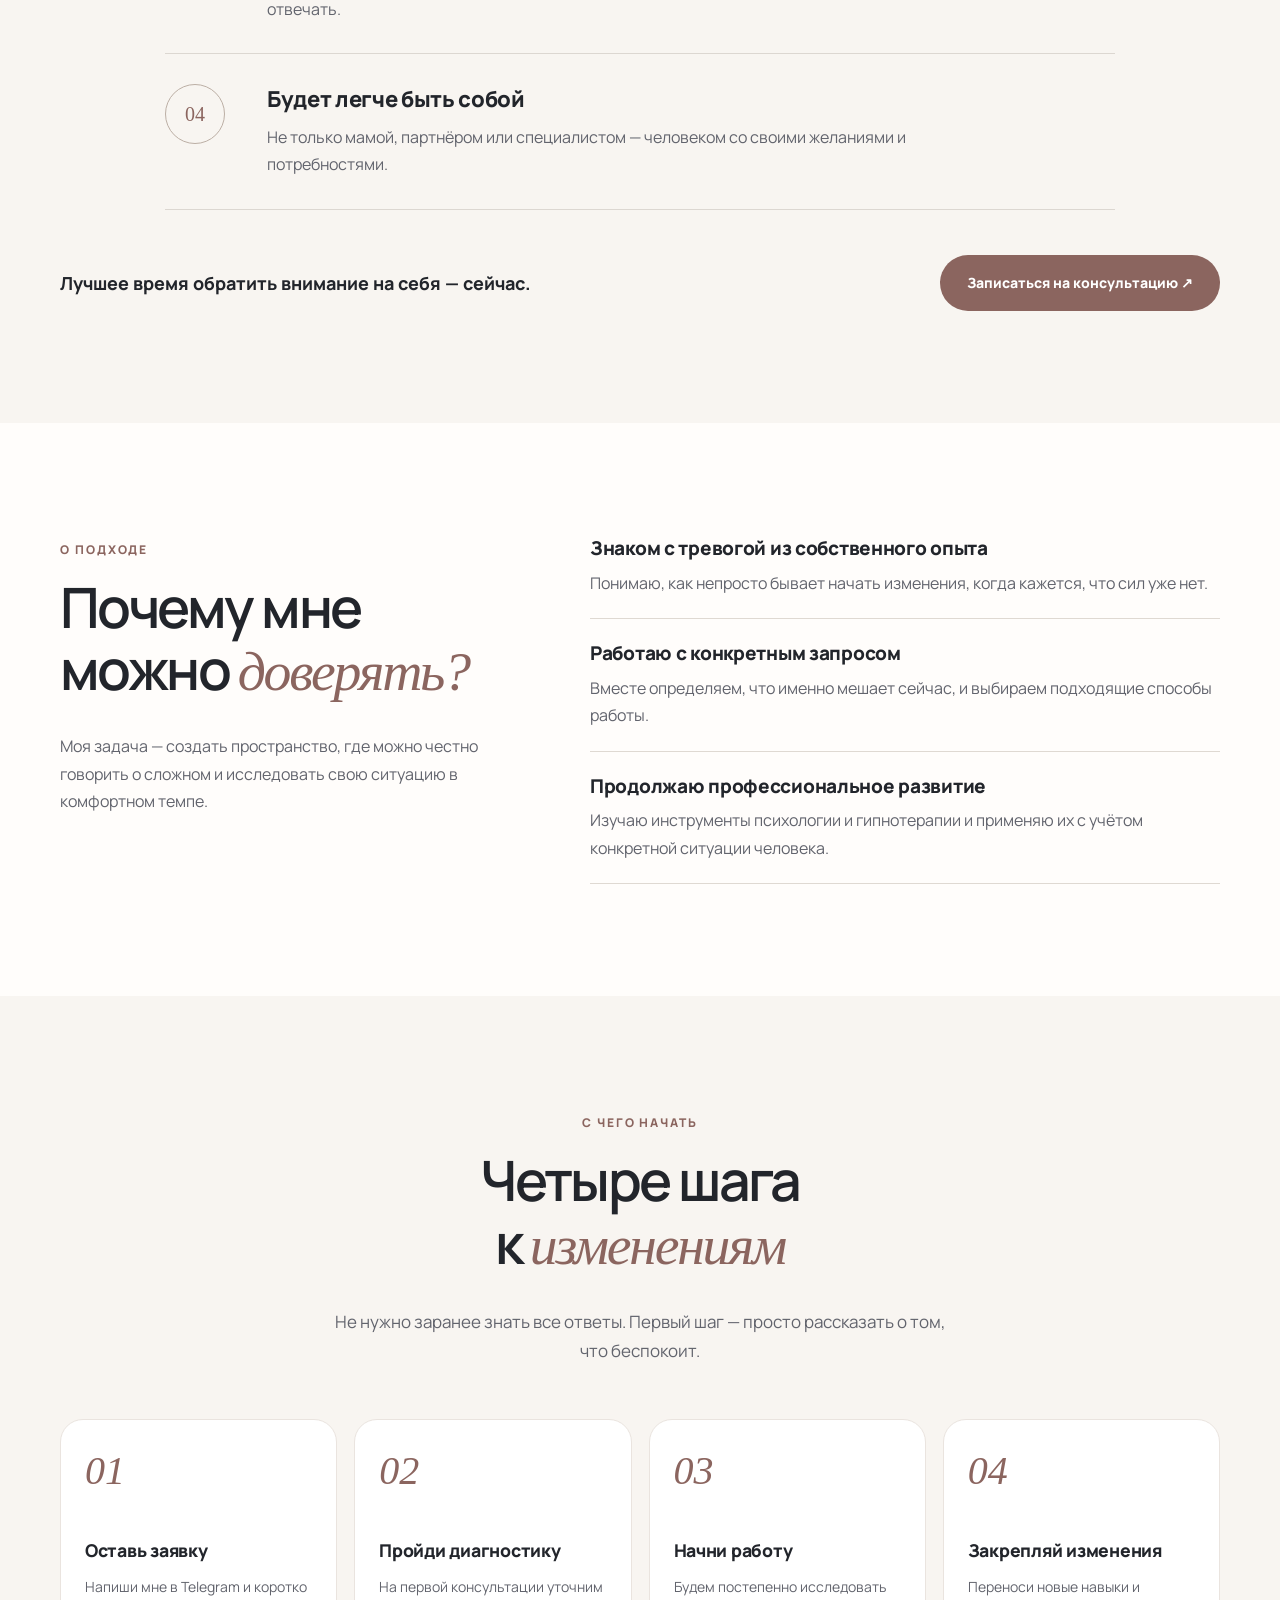
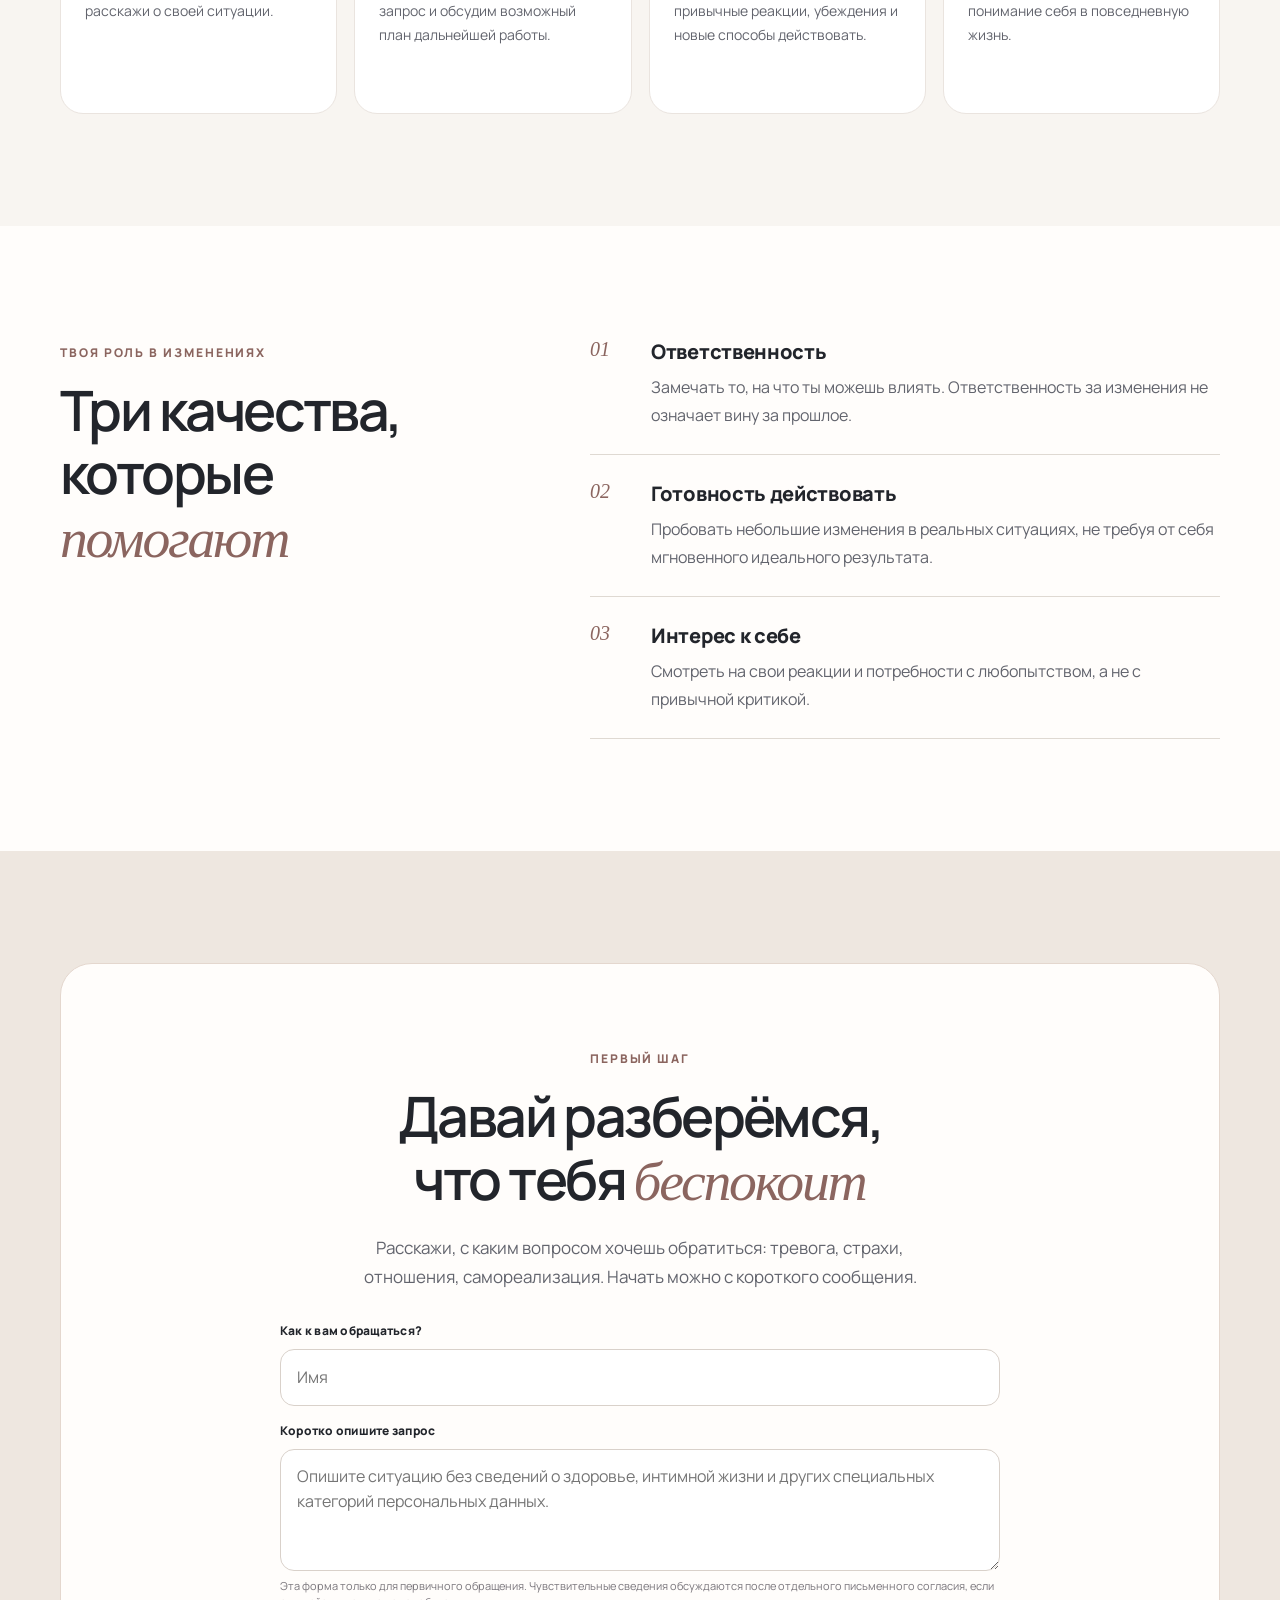
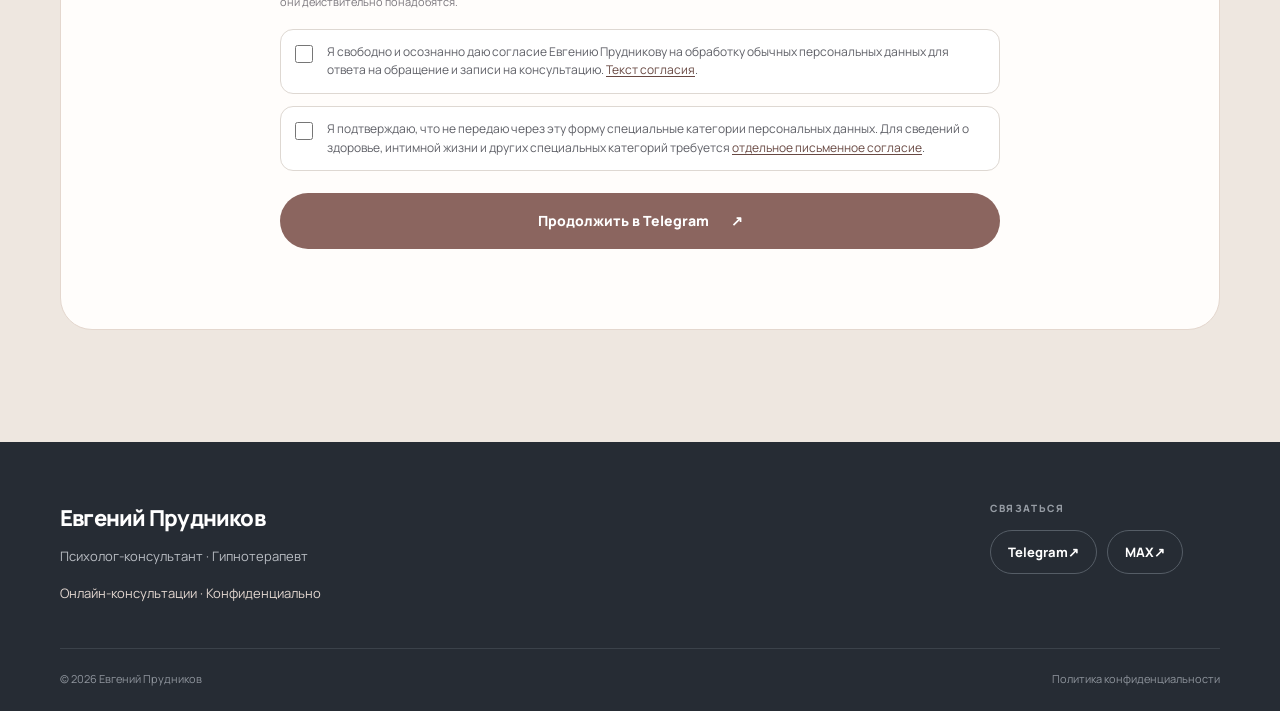
==== commit 38868c22: "Add consent forms and separate special-data consent flow" ====
--- a/index.html
+++ b/index.html
@@ -203,9 +203,30 @@
         <span class="kicker">Первый шаг</span>
         <h2>Давай разберёмся,<br>что тебя <em>беспокоит</em></h2>
         <p>Расскажи, с каким вопросом хочешь обратиться: тревога, страхи, отношения, самореализация. Начать можно с короткого сообщения.</p>
-        <a class="button button-primary" href="https://t.me/Evgeniy_Prudnikov" target="_blank" rel="noopener noreferrer">Написать в Telegram <span aria-hidden="true">↗</span></a>
-        <p class="contact-note">Пока сайт размещается на GitHub Pages, запись работает через Telegram. Форму с отправкой данных подключим отдельно — с корректной политикой обработки персональных данных.</p>
-      </div>
+        <form class="contact-form" data-contact-form data-topic="Сайт для женщин" data-consent-version="05.11.2026">
+          <div class="contact-fields">
+            <label class="contact-field">
+              <span>Как к вам обращаться?</span>
+              <input type="text" name="name" maxlength="80" autocomplete="name" required placeholder="Имя">
+            </label>
+            <label class="contact-field">
+              <span>Коротко опишите запрос</span>
+              <textarea name="request" maxlength="1200" required placeholder="Опишите ситуацию без сведений о здоровье, интимной жизни и других специальных категорий персональных данных."></textarea>
+              <small>Эта форма только для первичного обращения. Чувствительные сведения обсуждаются после отдельного письменного согласия, если они действительно понадобятся.</small>
+            </label>
+          </div>
+          <div class="consent-stack">
+            <label class="consent-check">
+              <input type="checkbox" name="personal_data_consent" required>
+              <span>Я свободно и осознанно даю согласие Евгению Прудникову на обработку обычных персональных данных для ответа на обращение и записи на консультацию. <a href="./consent/" target="_blank" rel="noopener">Текст согласия</a>.</span>
+            </label>
+            <label class="consent-check">
+              <input type="checkbox" name="special_data_notice" required>
+              <span>Я подтверждаю, что не передаю через эту форму специальные категории персональных данных. Для сведений о здоровье, интимной жизни и других специальных категорий требуется <a href="./special-consent/" target="_blank" rel="noopener">отдельное письменное согласие</a>.</span>
+            </label>
+          </div>
+          <button class="button button-primary" type="submit">Продолжить в Telegram <span aria-hidden="true">↗</span></button>
+          </div>
     </section>
   </main>
   <footer class="footer">
--- a/style.css
+++ b/style.css
@@ -88,3 +88,22 @@
   .footer-channels{width:100%}
   .footer-channels a,.footer-channel{flex:1 1 auto}
 }
+
+
+/* Contact form and consent gate */
+.contact-form{max-width:720px;margin:30px auto 0;text-align:left}
+.contact-fields{display:grid;gap:15px;margin-bottom:18px}
+.contact-field{display:grid;gap:7px}
+.contact-field>span{font-size:12px;font-weight:800;letter-spacing:.02em;color:var(--ink)}
+.contact-field input,.contact-field textarea{width:100%;border:1px solid #d9d1ca;border-radius:14px;background:#fff;padding:14px 16px;font:inherit;color:var(--ink);outline:none;transition:border-color .2s,box-shadow .2s}
+.contact-field textarea{resize:vertical;min-height:122px;line-height:1.55}
+.contact-field input:focus,.contact-field textarea:focus{border-color:var(--rose);box-shadow:0 0 0 3px rgba(139,101,95,.10)}
+.contact-field small{font-size:11px;line-height:1.5;color:#7a767c}
+.consent-stack{display:grid;gap:12px;margin:18px 0 22px}
+.consent-check{display:grid;grid-template-columns:22px 1fr;gap:10px;align-items:start;padding:13px 14px;border:1px solid #ded8d2;border-radius:13px;background:#fff}
+.consent-check input{width:18px;height:18px;margin:2px 0 0;accent-color:var(--rose)}
+.consent-check span{font-size:12px;line-height:1.55;color:#5f6067}
+.consent-check a{text-decoration:underline;text-underline-offset:2px;color:var(--rose-dark)}
+.contact-form .button{width:100%;border:0;cursor:pointer}
+.form-status{min-height:20px;margin:12px 0 0;font-size:12px;color:#6b676d;text-align:center}
+@media(max-width:540px){.contact-form{margin-top:24px}.contact-field input,.contact-field textarea{font-size:16px}.consent-check{padding:12px}}
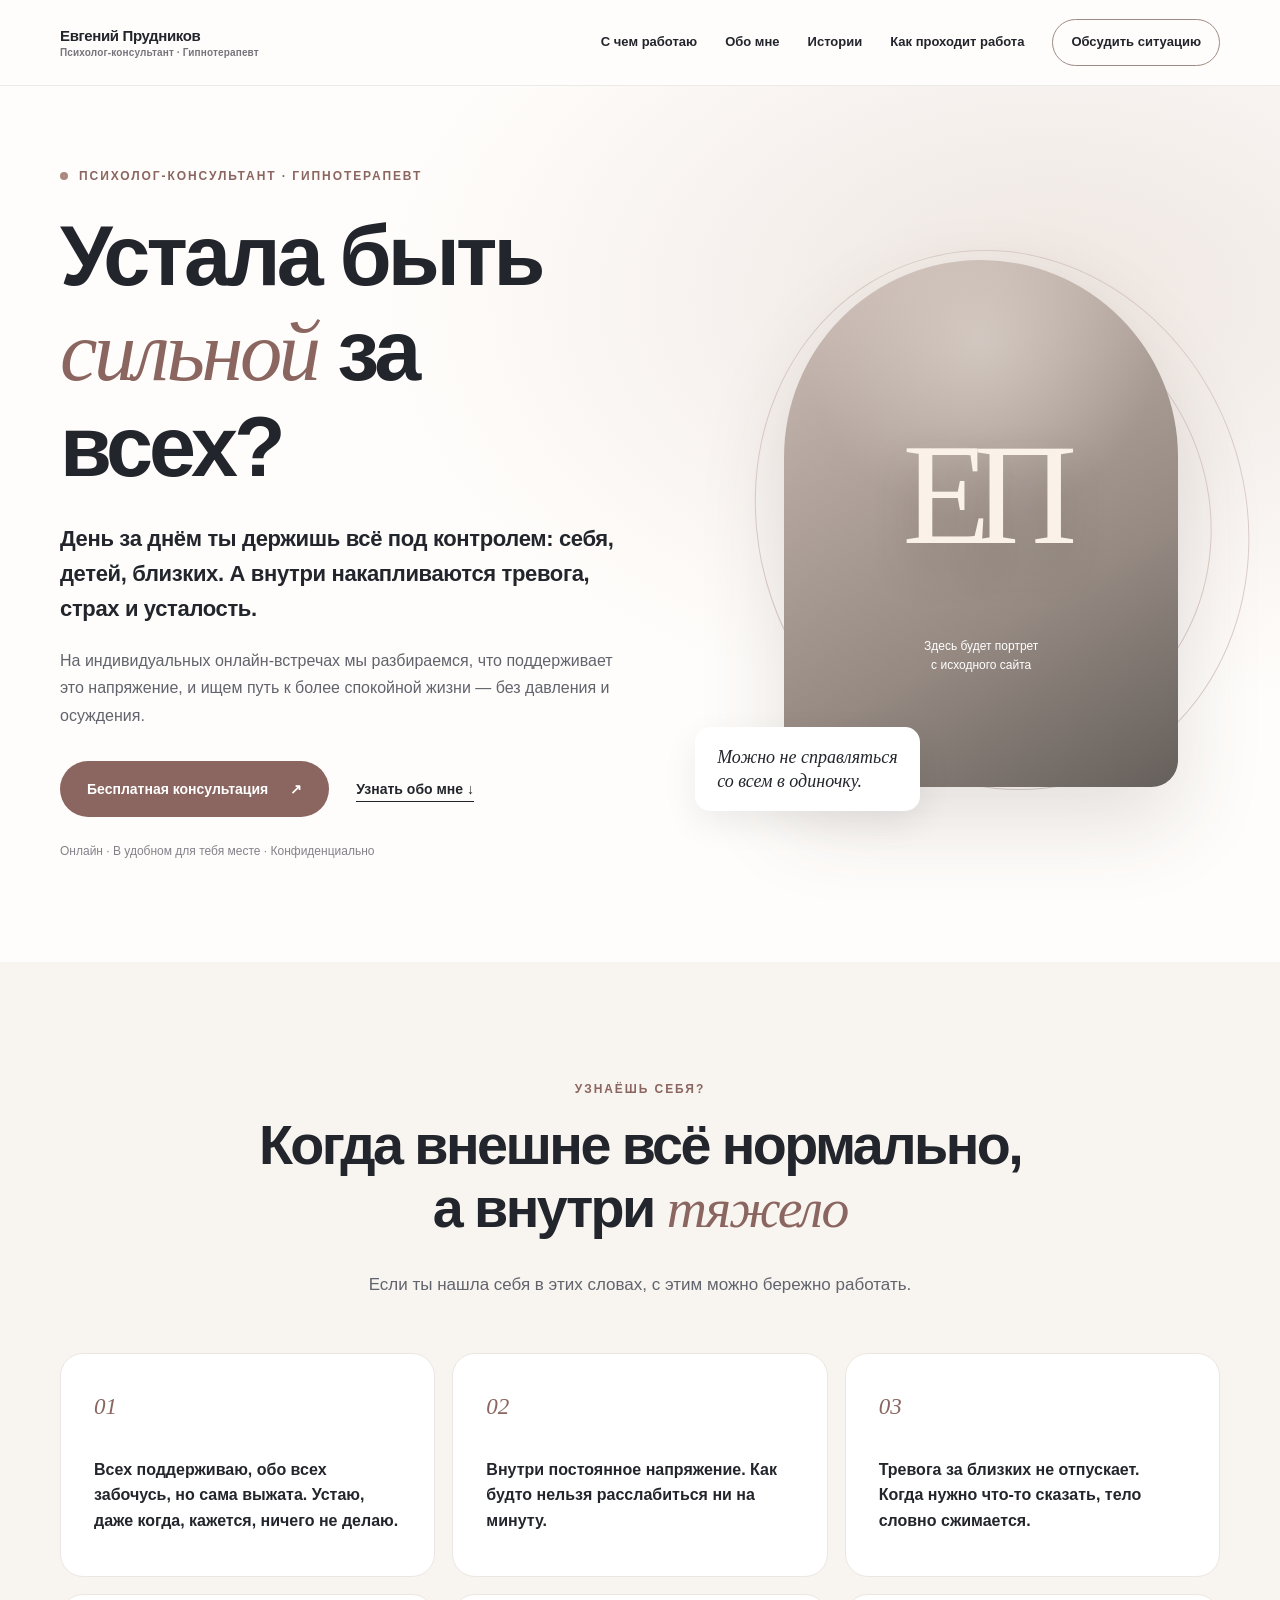
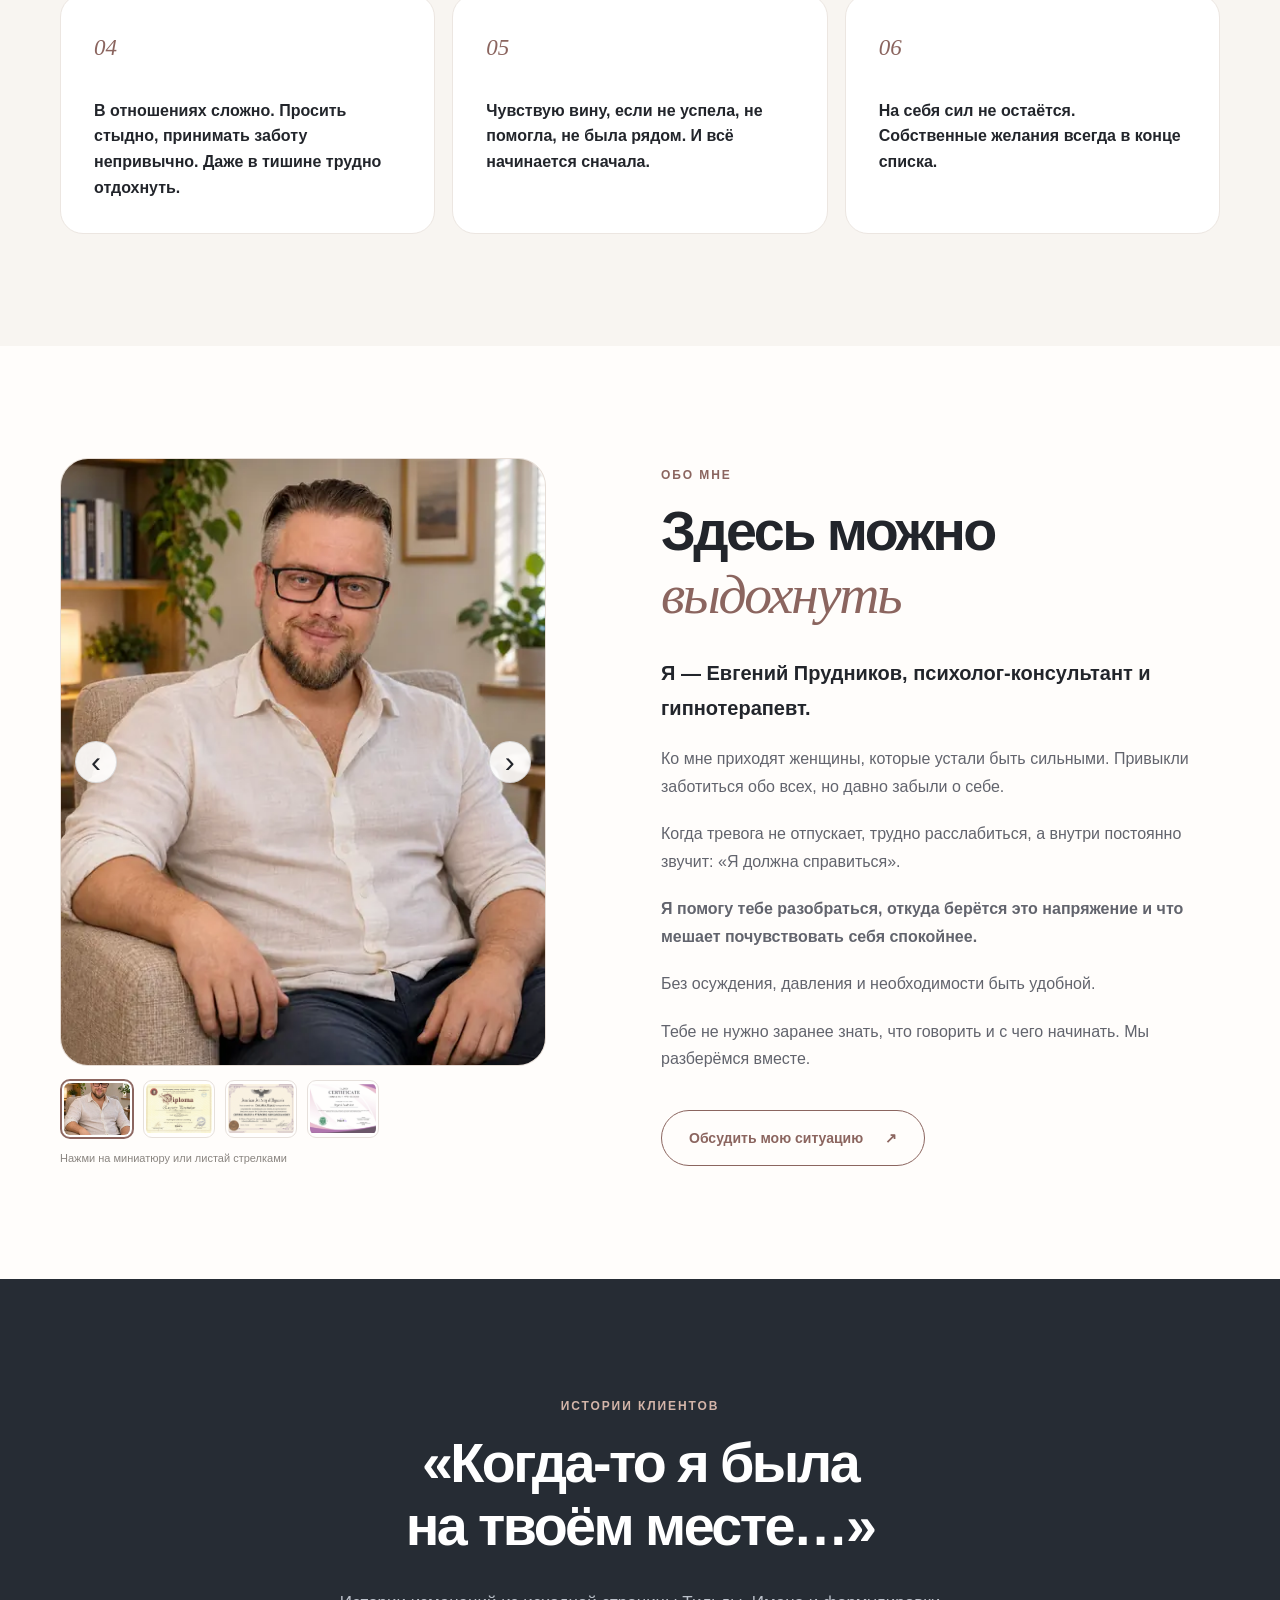
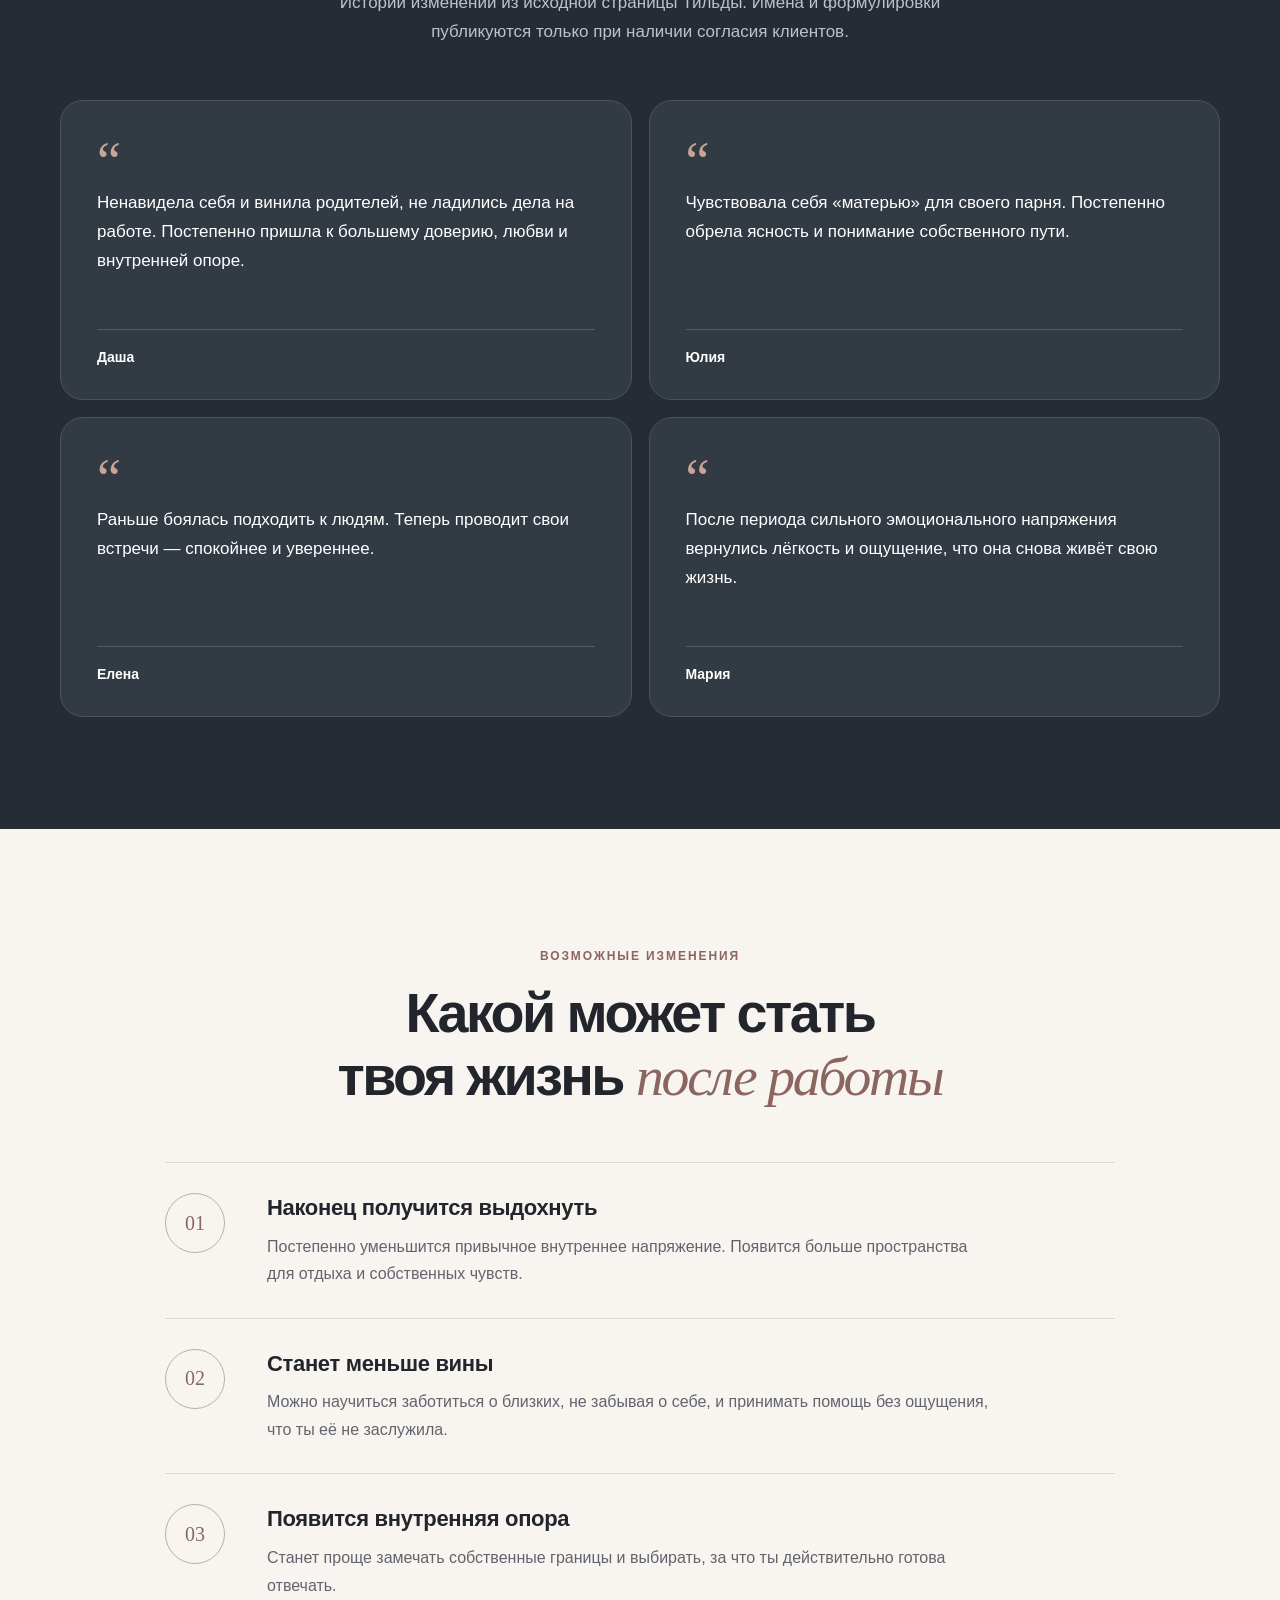
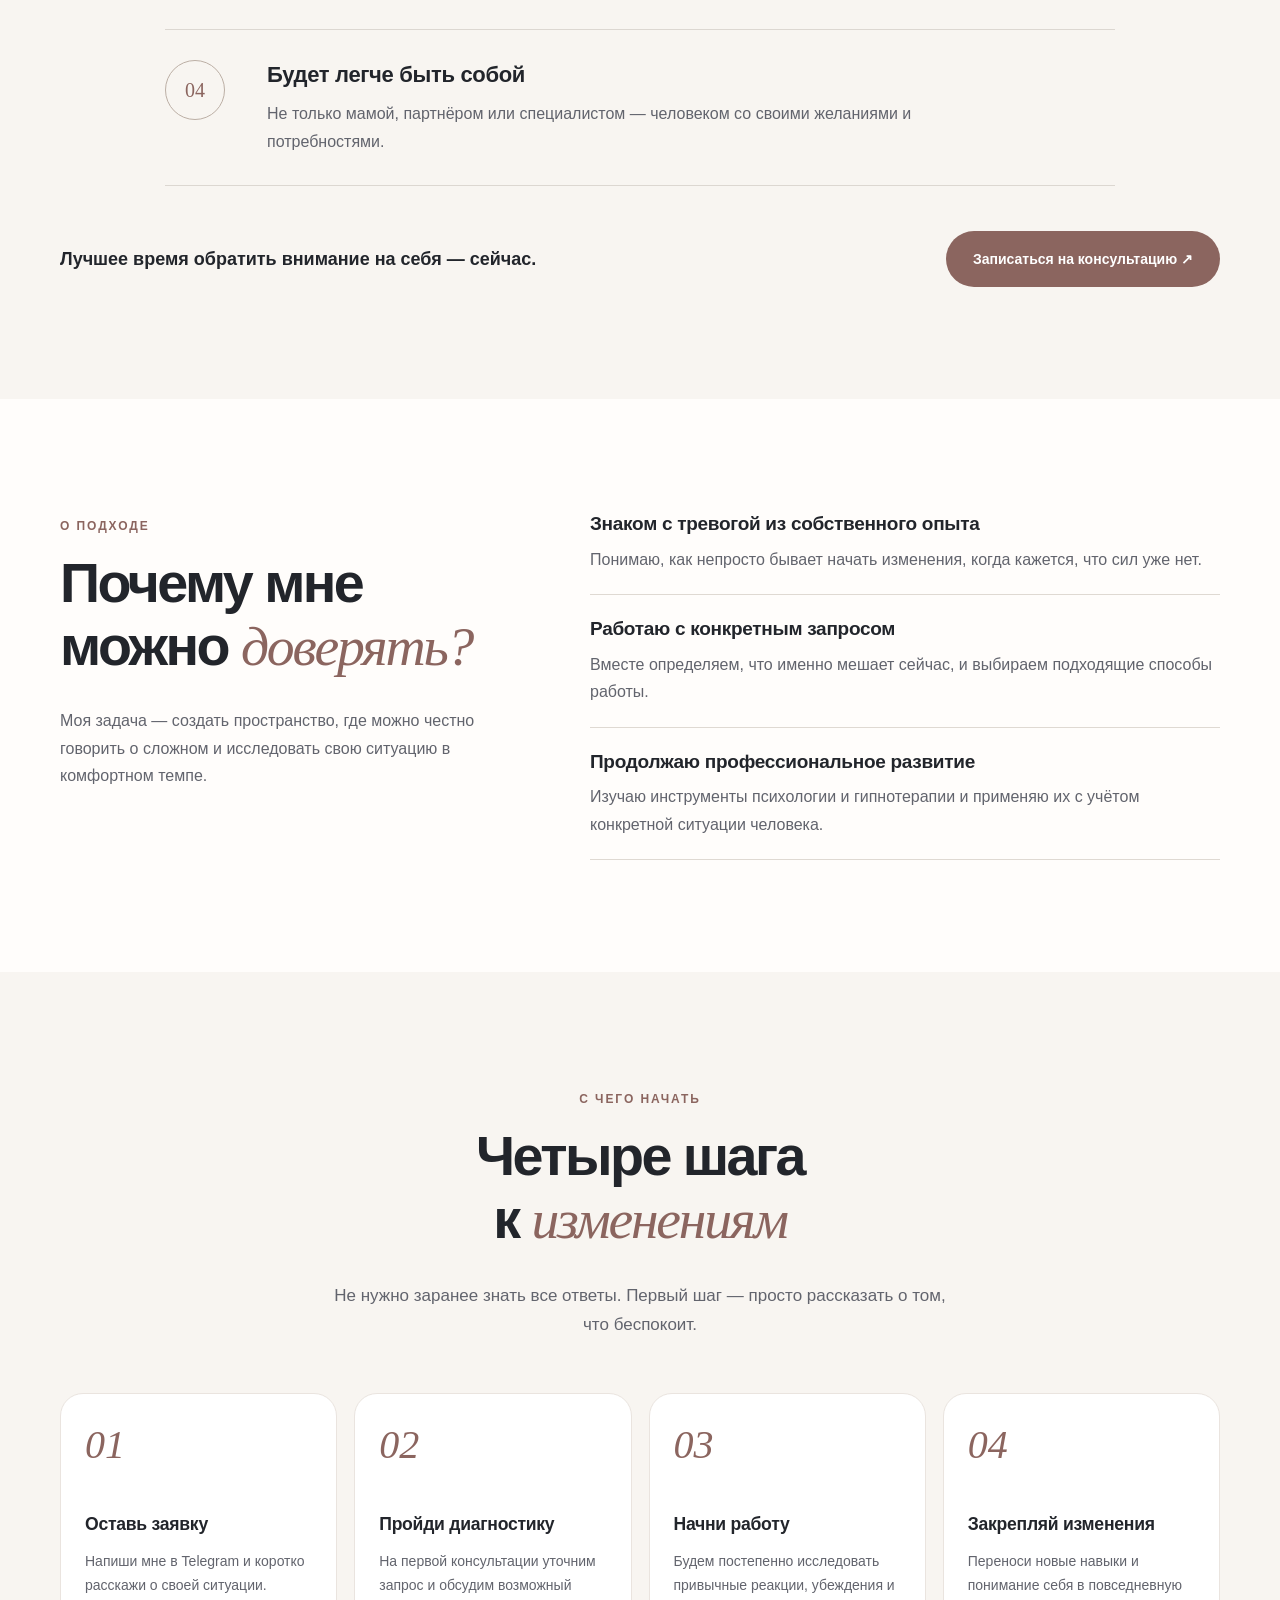
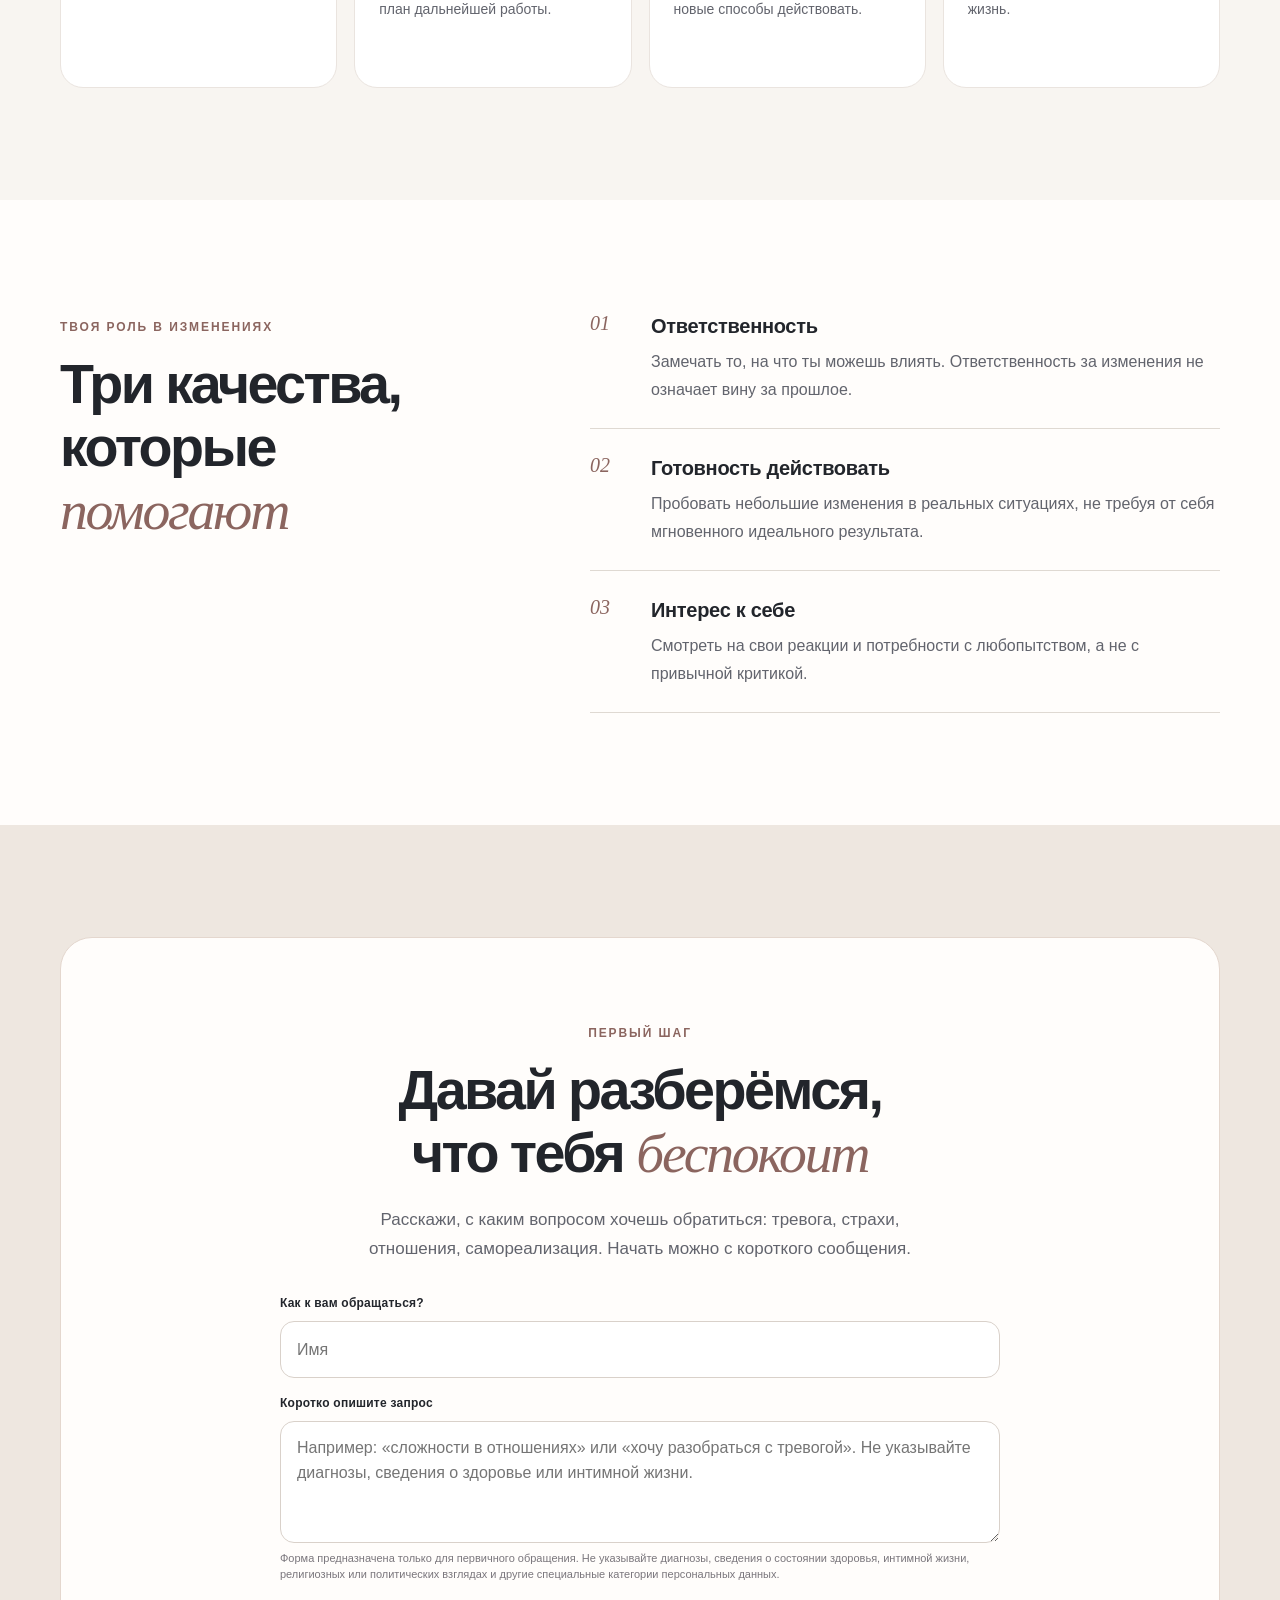
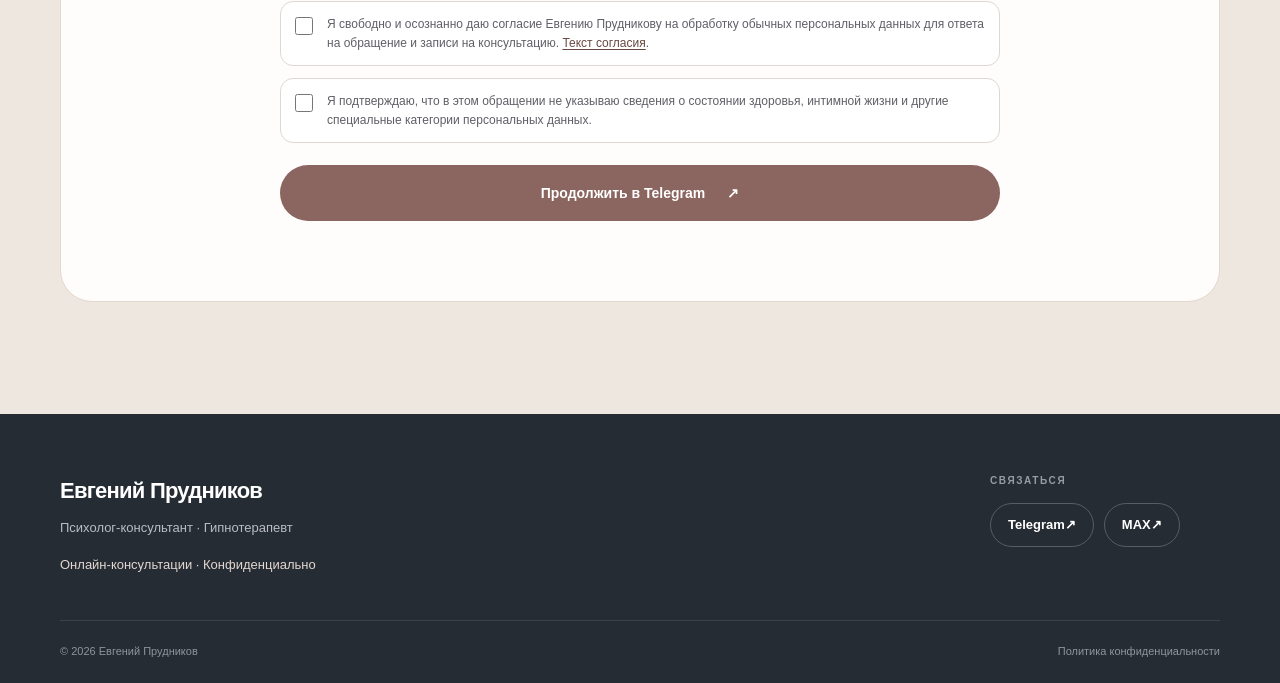
==== commit acbb7c72: "Harden primary contact form" ====
--- a/index.html
+++ b/index.html
@@ -9,9 +9,6 @@
   <meta property="og:description" content="Бережная индивидуальная работа с тревогой, внутренним напряжением и повторяющимися сценариями.">
   <meta property="og:type" content="website">
   <title>Евгений Прудников — психолог-консультант и гипнотерапевт</title>
-  <link rel="preconnect" href="https://fonts.googleapis.com">
-  <link rel="preconnect" href="https://fonts.gstatic.com" crossorigin>
-  <link href="https://fonts.googleapis.com/css2?family=Manrope:wght@400;500;600;700;800&display=swap" rel="stylesheet">
   <link rel="stylesheet" href="./style.css">
 </head>
 <body>
@@ -203,7 +200,7 @@
         <span class="kicker">Первый шаг</span>
         <h2>Давай разберёмся,<br>что тебя <em>беспокоит</em></h2>
         <p>Расскажи, с каким вопросом хочешь обратиться: тревога, страхи, отношения, самореализация. Начать можно с короткого сообщения.</p>
-        <form class="contact-form" data-contact-form data-topic="Сайт для женщин" data-consent-version="05.11.2026">
+        <form class="contact-form" data-contact-form data-topic="Сайт для женщин" data-consent-version="10.11.2026">
           <div class="contact-fields">
             <label class="contact-field">
               <span>Как к вам обращаться?</span>
@@ -211,8 +208,8 @@
             </label>
             <label class="contact-field">
               <span>Коротко опишите запрос</span>
-              <textarea name="request" maxlength="1200" required placeholder="Опишите ситуацию без сведений о здоровье, интимной жизни и других специальных категорий персональных данных."></textarea>
-              <small>Эта форма только для первичного обращения. Чувствительные сведения обсуждаются после отдельного письменного согласия, если они действительно понадобятся.</small>
+              <textarea name="request" maxlength="500" required placeholder="Например: «сложности в отношениях» или «хочу разобраться с тревогой». Не указывайте диагнозы, сведения о здоровье или интимной жизни."></textarea>
+              <small>Форма предназначена только для первичного обращения. Не указывайте диагнозы, сведения о состоянии здоровья, интимной жизни, религиозных или политических взглядах и другие специальные категории персональных данных.</small>
             </label>
           </div>
           <div class="consent-stack">
@@ -222,7 +219,7 @@
             </label>
             <label class="consent-check">
               <input type="checkbox" name="special_data_notice" required>
-              <span>Я подтверждаю, что не передаю через эту форму специальные категории персональных данных. Для сведений о здоровье, интимной жизни и других специальных категорий требуется <a href="./special-consent/" target="_blank" rel="noopener">отдельное письменное согласие</a>.</span>
+              <span>Я подтверждаю, что в этом обращении не указываю сведения о состоянии здоровья, интимной жизни и другие специальные категории персональных данных.</span>
             </label>
           </div>
           <button class="button button-primary" type="submit">Продолжить в Telegram <span aria-hidden="true">↗</span></button>
